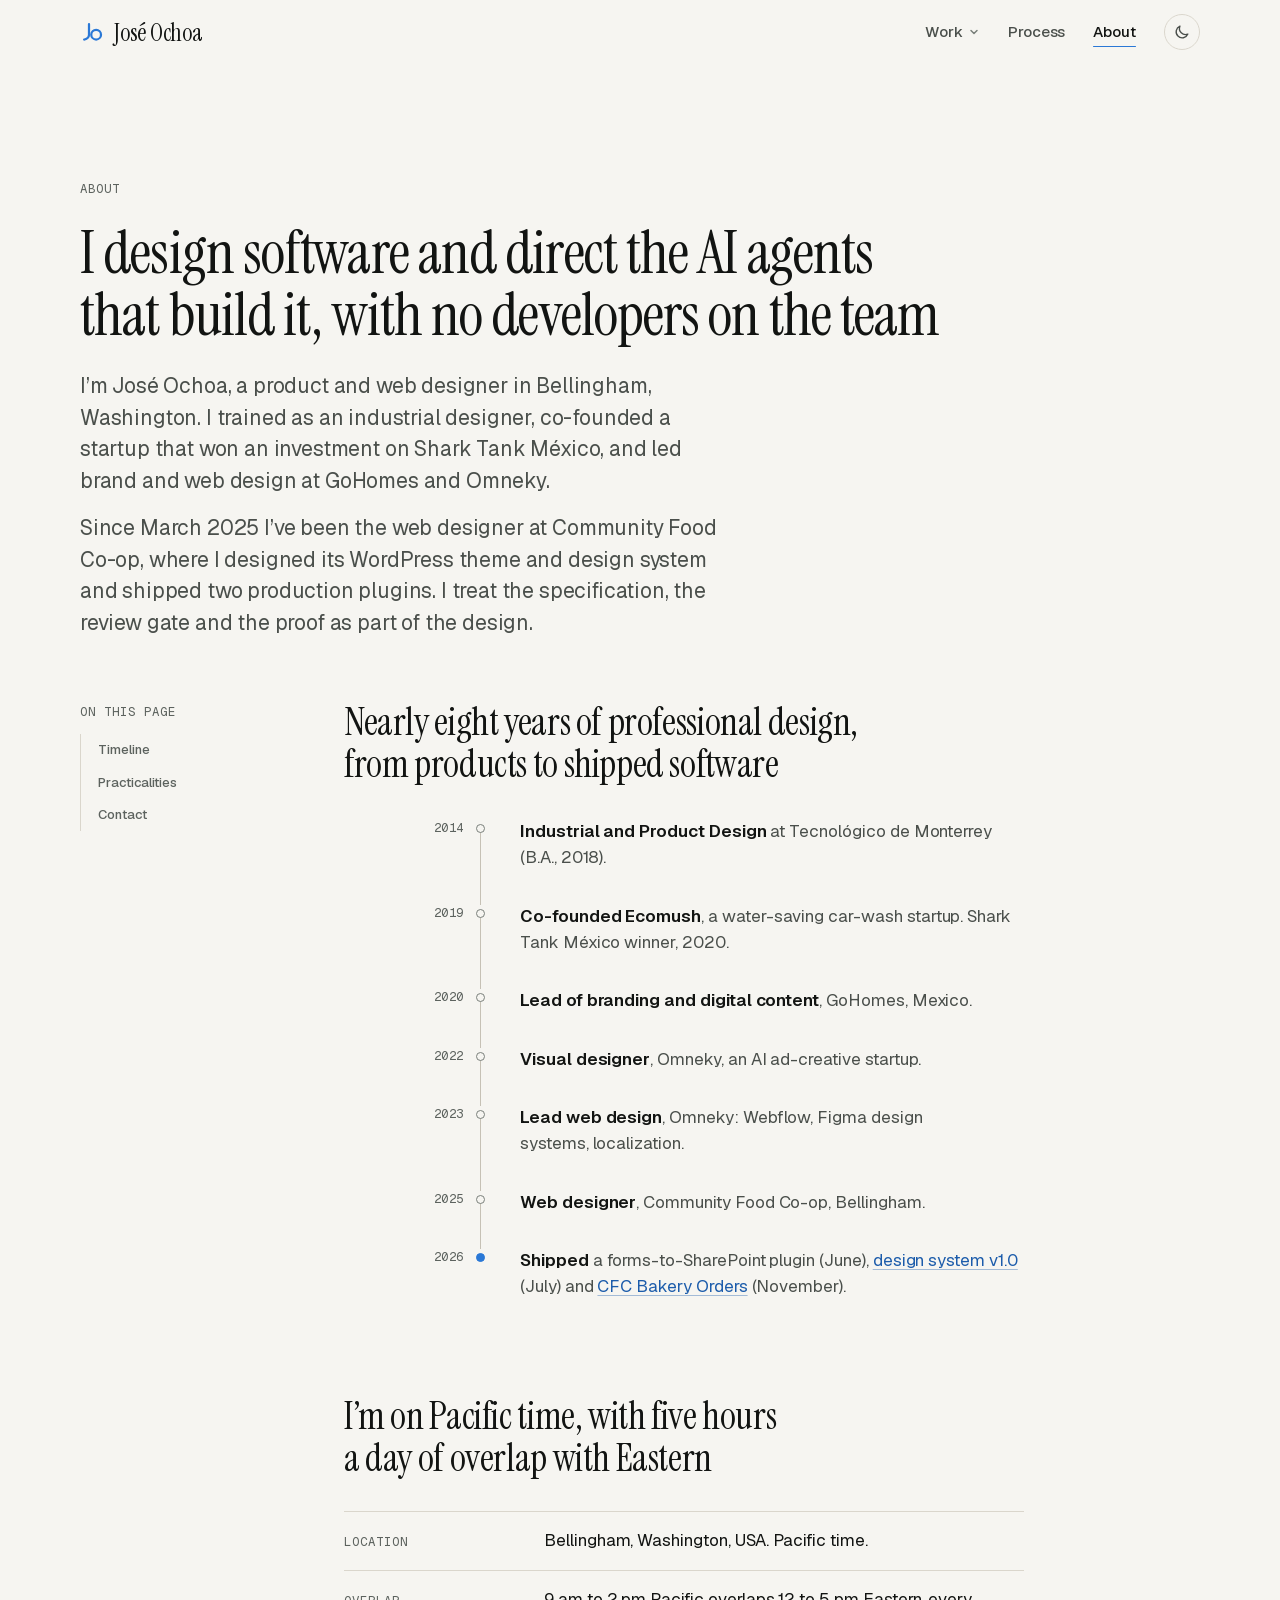
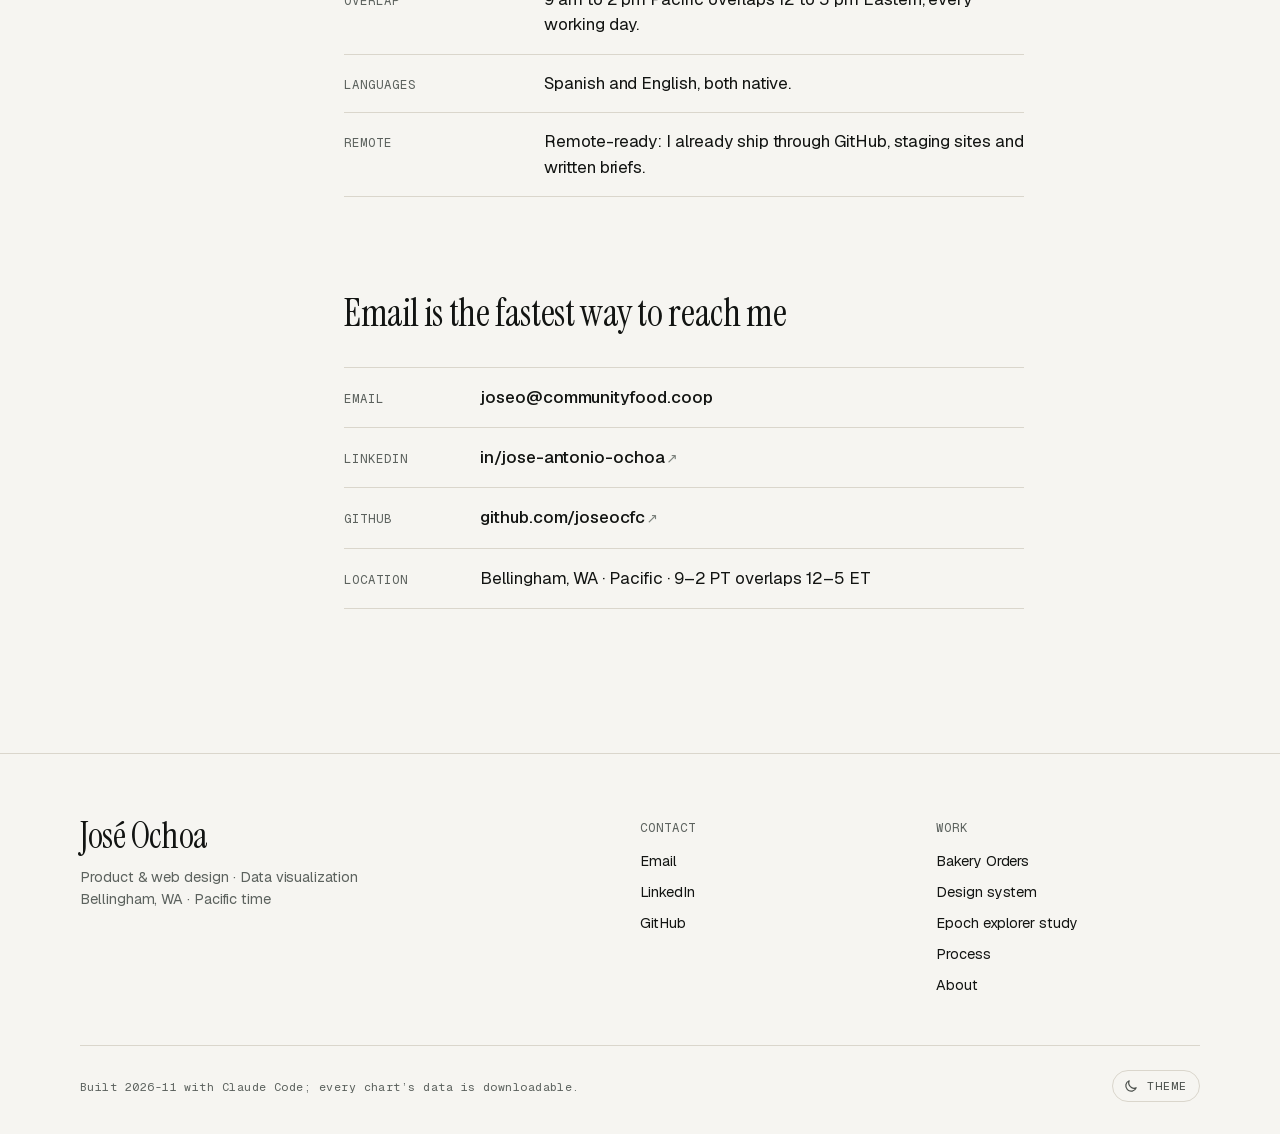
==== about/index.html @ f715d83a "perf: preload Geist too, so the body face lands before first paint (F14) With only the serif preload" ====
<!doctype html>
<html lang="en">
<head>
<meta charset="utf-8">
<meta name="viewport" content="width=device-width,initial-scale=1">
<title>About — José Ochoa</title>
<meta name="description" content="I design software and direct the AI agents that build it, with no developers on the team. Product and web designer in Bellingham, WA.">
<meta name="author" content="José Ochoa">
<link rel="canonical" href="https://joseocfc.github.io/about/">
<meta property="og:type" content="website">
<meta property="og:site_name" content="José Ochoa">
<meta property="og:title" content="José Ochoa, product and web designer">
<meta property="og:description" content="Industrial designer turned product and web designer. Pacific time, five hours of daily overlap with Eastern, Spanish and English.">
<meta property="og:url" content="https://joseocfc.github.io/about/">
<meta property="og:image" content="https://joseocfc.github.io/assets/img/og/about.jpg">
<meta property="og:image:type" content="image/jpeg">
<meta property="og:image:width" content="1200">
<meta property="og:image:height" content="630">
<meta property="og:image:alt" content="Screenshot of the top of the page: José Ochoa, product and web designer">
<meta name="twitter:card" content="summary_large_image">
<meta name="twitter:title" content="José Ochoa, product and web designer">
<meta name="twitter:description" content="Industrial designer turned product and web designer. Pacific time, five hours of daily overlap with Eastern, Spanish and English.">
<meta name="twitter:image" content="https://joseocfc.github.io/assets/img/og/about.jpg">
<meta name="twitter:image:alt" content="Screenshot of the top of the page: José Ochoa, product and web designer">
<meta name="theme-color" content="#F6F5F1" media="(prefers-color-scheme: light)">
<meta name="theme-color" content="#121412" media="(prefers-color-scheme: dark)">
<link rel="icon" href="/assets/img/favicon.svg" type="image/svg+xml">
<!-- Theme boot: runs before first paint. Reads localStorage 'theme' ('light' | 'dark'); falls back to the OS
     preference; stamps data-theme on <html> so CSS and charts read a single source. Do not edit per page. -->
<script>(function(){var d=document.documentElement;d.classList.add('js');try{var s=localStorage.getItem('theme');d.setAttribute('data-theme',s==='light'||s==='dark'?s:(matchMedia('(prefers-color-scheme: dark)').matches?'dark':'light'));}catch(e){}})();</script>
<link rel="preload" href="/assets/fonts/instrument-serif-latin.woff2" as="font" type="font/woff2" crossorigin>
<link rel="preload" href="/assets/fonts/geist-latin.woff2" as="font" type="font/woff2" crossorigin>
<link rel="stylesheet" href="/assets/css/tokens.css">
<link rel="stylesheet" href="/assets/css/base.css">
<link rel="stylesheet" href="/assets/css/components.css">
<link rel="stylesheet" href="/assets/css/charts.css">
<link rel="stylesheet" href="/assets/css/pages/about.css">
</head>
<body>
<a class="skip" href="#main">Skip to content</a>

<header class="site-header">
  <div class="site-header__inner">
    <a class="wordmark" href="/" aria-label="José Ochoa, home">
      <svg class="wordmark__mark" viewBox="0 0 32 32" width="24" height="24" aria-hidden="true" focusable="false"><path d="M12 5.5v14a6.5 6.5 0 0 1-6.5 6.5" fill="none" stroke="currentColor" stroke-width="3" stroke-linecap="round"/><circle cx="21.5" cy="19.5" r="6.5" fill="none" stroke="currentColor" stroke-width="3"/></svg>
      <span class="wordmark__name">José Ochoa</span>
    </a>

    <button class="nav-toggle" type="button" aria-expanded="false" aria-controls="site-nav">
      <span class="nav-toggle__label">Menu</span>
      <span class="nav-toggle__icon" aria-hidden="true"><span></span><span></span></span>
    </button>

    <nav class="site-nav" id="site-nav" aria-label="Primary">
      <ul class="site-nav__list">
        <li class="site-nav__item site-nav__item--menu">
          <button class="site-nav__link site-nav__trigger" type="button" aria-expanded="false" aria-controls="work-menu">
            Work
            <svg class="site-nav__chev" viewBox="0 0 12 12" width="12" height="12" aria-hidden="true" focusable="false"><path d="M3 4.5l3 3 3-3" fill="none" stroke="currentColor" stroke-width="1.5" stroke-linecap="round" stroke-linejoin="round"/></svg>
          </button>
          <p class="site-nav__group" aria-hidden="true">Work</p>
          <ul class="site-nav__menu" id="work-menu" aria-label="Work">
            <li><a class="site-nav__menu-link" href="/work/bakery-orders/">
              <span class="site-nav__menu-title">Bakery Orders</span>
              <span class="site-nav__menu-desc">An ordering system shipped by one designer directing AI agents</span>
            </a></li>
            <li><a class="site-nav__menu-link" href="/work/design-system/">
              <span class="site-nav__menu-title">Design system</span>
              <span class="site-nav__menu-desc">One system in both directions: code and Figma in parity</span>
            </a></li>
            <li><a class="site-nav__menu-link" href="/work/epoch-explorer/">
              <span class="site-nav__menu-title">Epoch explorer study</span>
              <span class="site-nav__menu-desc">Notable AI models, redrawn for a phone</span>
            </a></li>
          </ul>
        </li>
        <li class="site-nav__item"><a class="site-nav__link" href="/process/">Process</a></li>
        <li class="site-nav__item"><a class="site-nav__link" href="/about/">About</a></li>
      </ul>
    </nav>

    <button class="theme-toggle" type="button" data-theme-toggle aria-label="Switch to dark theme">
      <svg class="theme-toggle__icon theme-toggle__icon--moon" viewBox="0 0 20 20" width="18" height="18" aria-hidden="true" focusable="false"><path d="M16.5 12.3A6.75 6.75 0 0 1 7.7 3.5a6.75 6.75 0 1 0 8.8 8.8Z" fill="none" stroke="currentColor" stroke-width="1.5" stroke-linejoin="round"/></svg>
      <svg class="theme-toggle__icon theme-toggle__icon--sun" viewBox="0 0 20 20" width="18" height="18" aria-hidden="true" focusable="false"><circle cx="10" cy="10" r="3.5" fill="none" stroke="currentColor" stroke-width="1.5"/><path d="M10 1.75v1.5M10 16.75v1.5M1.75 10h1.5M16.75 10h1.5M4.17 4.17l1.06 1.06M14.77 14.77l1.06 1.06M4.17 15.83l1.06-1.06M14.77 5.23l1.06-1.06" stroke="currentColor" stroke-width="1.5" stroke-linecap="round"/></svg>
    </button>
  </div>
</header>

<main id="main" tabindex="-1">
<!-- PAGE CONTENT -->
<!-- About · copy: content/about.md. No photo. -->

<section class="hero container about-hero" aria-labelledby="about-title">
  <p class="eyebrow hero__eyebrow">About</p>
  <h1 class="hero__title hero__title--h1" id="about-title">I design software and direct the AI agents that build it, with no developers on the team</h1>
  <div class="about-bio">
    <p class="lead">I’m José Ochoa, a product and web designer in Bellingham, Washington. I trained as an industrial designer, co-founded a startup that won an investment on Shark Tank México, and led brand and web design at GoHomes and Omneky.</p>
    <p class="lead">Since March 2025 I’ve been the web designer at Community Food <span class="nowrap">Co-op</span>, where I designed its WordPress theme and design system and shipped two production plugins. I treat the specification, the review gate and the proof as part of the design.</p>
  </div>
  <!-- src: research/jose-profile.md Roles, Awards ("Shark Tank México — Winner (investee), Mar 2020"); research/design-system-case.md §1;
       research/other-projects.md GitHub table (gf-excel-sync live 2026-06-09; cfc-bakery-orders live 2026-11-01) -->
</section>

<div class="container case-layout about-layout">
  <nav class="toc" aria-label="On this page">
    <p class="toc__title">On this page</p>
    <ol class="toc__list">
      <li><a class="toc__link" href="#timeline">Timeline</a></li>
      <li><a class="toc__link" href="#practical">Practicalities</a></li>
      <li><a class="toc__link" href="#contact">Contact</a></li>
    </ol>
  </nav>

  <div class="prose">
    <section class="about-section" id="timeline" aria-labelledby="timeline-title">
      <h2 id="timeline-title">Nearly eight years of professional design, from products to shipped software</h2>
      <ol class="timeline">
        <li class="timeline__item"><time class="timeline__date" datetime="2014">2014</time><div class="timeline__body"><p class="timeline__text"><strong>Industrial and Product Design</strong> at Tecnológico de Monterrey (B.A., 2018).</p></div></li>
        <li class="timeline__item"><time class="timeline__date" datetime="2019">2019</time><div class="timeline__body"><p class="timeline__text"><strong>Co-founded Ecomush</strong>, a water-saving car-wash startup. Shark Tank México winner, 2020.</p></div></li>
        <li class="timeline__item"><time class="timeline__date" datetime="2020">2020</time><div class="timeline__body"><p class="timeline__text"><strong>Lead of branding and digital content</strong>, GoHomes, Mexico.</p></div></li>
        <li class="timeline__item"><time class="timeline__date" datetime="2022">2022</time><div class="timeline__body"><p class="timeline__text"><strong>Visual designer</strong>, Omneky, an AI ad-creative startup.</p></div></li>
        <li class="timeline__item"><time class="timeline__date" datetime="2023">2023</time><div class="timeline__body"><p class="timeline__text"><strong>Lead web design</strong>, Omneky: Webflow, Figma design systems, localization.</p></div></li>
        <li class="timeline__item"><time class="timeline__date" datetime="2025">2025</time><div class="timeline__body"><p class="timeline__text"><strong>Web designer</strong>, Community Food <span class="nowrap">Co-op</span>, Bellingham.</p></div></li>
        <li class="timeline__item is-current"><time class="timeline__date" datetime="2026">2026</time><div class="timeline__body"><p class="timeline__text"><strong>Shipped</strong> a forms-to-SharePoint plugin (June), <a href="/work/design-system/">design system v1.0</a> (July) and <a href="/work/bakery-orders/">CFC Bakery Orders</a> (November).</p></div></li>
      </ol>
      <!-- src: research/jose-profile.md Roles table and Education; data/profile.json roles + about timeline. HEINEKEN Green Challenge semifinalist 2019 omitted for length. -->
    </section>


    <section class="about-section" id="practical" aria-labelledby="practical-title">
      <h2 id="practical-title">I’m on Pacific time, with five hours a day of overlap with Eastern</h2>
      <dl class="facts">
        <div><dt>Location</dt><dd>Bellingham, Washington, USA. Pacific time.</dd></div>
        <div><dt>Overlap</dt><dd>9 am to 2 pm Pacific overlaps 12 to 5 pm Eastern, every working day.</dd></div>
        <div><dt>Languages</dt><dd>Spanish and English, both native.</dd></div>
        <div><dt>Remote</dt><dd>Remote-ready: I already ship through GitHub, staging sites and written briefs.</dd></div>
      </dl>
      <!-- src: research/jose-profile.md Identity; data/profile.json overlap.core_shared_window (09:00–14:00 PT = 12:00–17:00 ET, 5 h).
           Not stated, because not in research: work authorization and travel availability. -->
    </section>

    <section class="about-section" id="contact" aria-labelledby="contact-title">
      <h2 id="contact-title">Email is the fastest way to reach me</h2>
      <ul class="contact-list" aria-label="Contact">
        <li><span class="contact-list__label">Email</span><a href="mailto:joseo@communityfood.coop">joseo@communityfood.coop</a><!-- F17: José to replace with a personal address --></li>
        <li><span class="contact-list__label">LinkedIn</span><a href="https://www.linkedin.com/in/jose-antonio-ochoa">in/jose-antonio-ochoa</a></li>
        <li><span class="contact-list__label">GitHub</span><a href="https://github.com/joseocfc">github.com/joseocfc</a></li>
        <li><span class="contact-list__label">Location</span><span class="contact-list__value">Bellingham, WA · Pacific · <span class="nowrap">9–2 PT</span> overlaps <span class="nowrap">12–5 ET</span></span></li>
      </ul>
      <!-- LinkedIn: public visibility is off (research/jose-profile.md flag 4). -->
    </section>
  </div>
</div>
<!-- /PAGE CONTENT -->
</main>

<footer class="site-footer">
  <div class="site-footer__inner">
    <div class="site-footer__lead">
      <p class="site-footer__name">José Ochoa</p>
      <p class="site-footer__role">Product &amp; web design · Data visualization<br>Bellingham, WA · Pacific time</p>
    </div>
    <nav class="site-footer__col" aria-label="Contact">
      <p class="site-footer__heading">Contact</p>
      <ul>
        <li><a href="mailto:joseo@communityfood.coop">Email</a><!-- F17: José to replace with a personal address --></li>
        <li><a href="https://www.linkedin.com/in/jose-antonio-ochoa">LinkedIn</a></li>
        <li><a href="https://github.com/joseocfc">GitHub</a></li>
      </ul>
    </nav>
    <nav class="site-footer__col" aria-label="Site">
      <p class="site-footer__heading">Work</p>
      <ul>
        <li><a href="/work/bakery-orders/">Bakery Orders</a></li>
        <li><a href="/work/design-system/">Design system</a></li>
        <li><a href="/work/epoch-explorer/">Epoch explorer study</a></li>
        <li><a href="/process/">Process</a></li>
        <li><a href="/about/">About</a></li>
      </ul>
    </nav>
    <div class="site-footer__base">
      <p class="site-footer__colophon">Built 2026-11 with Claude Code; every chart’s data is downloadable.</p>
      <button class="theme-toggle theme-toggle--labelled" type="button" data-theme-toggle aria-label="Switch to dark theme">
        <svg class="theme-toggle__icon theme-toggle__icon--moon" viewBox="0 0 20 20" width="16" height="16" aria-hidden="true" focusable="false"><path d="M16.5 12.3A6.75 6.75 0 0 1 7.7 3.5a6.75 6.75 0 1 0 8.8 8.8Z" fill="none" stroke="currentColor" stroke-width="1.5" stroke-linejoin="round"/></svg>
        <svg class="theme-toggle__icon theme-toggle__icon--sun" viewBox="0 0 20 20" width="16" height="16" aria-hidden="true" focusable="false"><circle cx="10" cy="10" r="3.5" fill="none" stroke="currentColor" stroke-width="1.5"/><path d="M10 1.75v1.5M10 16.75v1.5M1.75 10h1.5M16.75 10h1.5M4.17 4.17l1.06 1.06M14.77 14.77l1.06 1.06M4.17 15.83l1.06-1.06M14.77 5.23l1.06-1.06" stroke="currentColor" stroke-width="1.5" stroke-linecap="round"/></svg>
        <span class="theme-toggle__text" aria-hidden="true">Theme</span>
      </button>
    </div>
  </div>
</footer>

<!-- PAGE SCRIPTS: pages with figures add these two lines (D3 first, then the chart core):
<script src="https://cdnjs.cloudflare.com/ajax/libs/d3/7.9.0/d3.min.js" integrity="sha384-CjloA8y00+1SDAUkjs099PVfnY2KmDC2BZnws9kh8D/lX1s46w6EPhpXdqMfjK6i" crossorigin="anonymous" referrerpolicy="no-referrer" defer></script>
<script type="module" src="/assets/js/charts/index.js"></script>
-->
<script type="module" src="/assets/js/site.js"></script>
</body>
</html>
---- assets/css/tokens.css ----
/* ==========================================================================
   tokens.css — José Ochoa portfolio · design tokens (lane A1 "shell")
   The single source for colour, type, space, layout, radius and motion.
   Every other stylesheet and every chart reads these; nothing hardcodes a value.

   Theme model
   - :root carries the light values.
   - Dark is declared under BOTH scopes (SPEC §3):
       1. @media (prefers-color-scheme: dark) { :root:not([data-theme="light"]) }  → OS preference
       2. :root[data-theme="dark"]                                                → explicit toggle
   - The inline boot script in <head> sets data-theme before first paint, so (2) wins
     both ways; (1) is the no-JS fallback.
   - The duplication is deliberate (review F20): light-dark() would declare it once, but
     charts and site.js read tokens with getPropertyValue(), which would then return the
     unresolved light-dark(…) string instead of a colour. Edit both blocks together.
   - .theme-light / .theme-dark pin a subtree to one theme (styleguide specimens, an always-dark
     band). Set `color: var(--ink); background: var(--paper)` on that element too.
   ========================================================================== */

/* ---- Self-hosted fonts (review F14) ----------------------------------------
   Latin subset woff2 from Google Fonts, licences in /assets/fonts/LICENSE.txt.
   The display serif is preloaded in every <head>. unicode-range matches Google's
   latin subset, so characters outside it fall back exactly as before. */
@font-face {
  font-family: "Instrument Serif";
  font-style: normal;
  font-weight: 400;
  font-display: swap;
  src: url("/assets/fonts/instrument-serif-latin.woff2") format("woff2");
  unicode-range: U+0000-00FF, U+0131, U+0152-0153, U+02BB-02BC, U+02C6, U+02DA, U+02DC, U+0304, U+0308, U+0329, U+2000-206F, U+20AC, U+2122, U+2191, U+2193, U+2212, U+2215, U+FEFF, U+FFFD;
}
@font-face {
  font-family: "Instrument Serif";
  font-style: italic;
  font-weight: 400;
  font-display: swap;
  src: url("/assets/fonts/instrument-serif-italic-latin.woff2") format("woff2");
  unicode-range: U+0000-00FF, U+0131, U+0152-0153, U+02BB-02BC, U+02C6, U+02DA, U+02DC, U+0304, U+0308, U+0329, U+2000-206F, U+20AC, U+2122, U+2191, U+2193, U+2212, U+2215, U+FEFF, U+FFFD;
}
@font-face {
  font-family: "Geist";
  font-style: normal;
  font-weight: 400 600;
  font-display: swap;
  src: url("/assets/fonts/geist-latin.woff2") format("woff2");
  unicode-range: U+0000-00FF, U+0131, U+0152-0153, U+02BB-02BC, U+02C6, U+02DA, U+02DC, U+0304, U+0308, U+0329, U+2000-206F, U+20AC, U+2122, U+2191, U+2193, U+2212, U+2215, U+FEFF, U+FFFD;
}
@font-face {
  font-family: "Geist Mono";
  font-style: normal;
  font-weight: 400 500;
  font-display: swap;
  src: url("/assets/fonts/geist-mono-latin.woff2") format("woff2");
  unicode-range: U+0000-00FF, U+0131, U+0152-0153, U+02BB-02BC, U+02C6, U+02DA, U+02DC, U+0304, U+0308, U+0329, U+2000-206F, U+20AC, U+2122, U+2191, U+2193, U+2212, U+2215, U+FEFF, U+FFFD;
}

:root,
.theme-light {
  color-scheme: light;

  /* ---- Surfaces & ink (SPEC §3) ---------------------------------------- */
  --paper:        #F6F5F1;
  --paper-2:      #EDEBE4;   /* cards, alternate sections */
  --paper-3:      #E4E1D8;   /* hover, inset */
  --ink:          #121412;
  --ink-2:        #4A4F4B;
  --ink-3:        #7A807B;   /* muted: axis ticks, rules, icons, placeholders */
  --ink-meta:     #5C625E;   /* AA-safe muted text for small meta: 5.7 / 5.2 / 4.8:1 on paper / paper-2 / paper-3 (F15) */
  --line:         #DAD6CC;
  --line-strong:  #C6C1B5;   /* baselines, emphasised dividers */

  --accent:       #2A78D6;
  --accent-ink:   #1C5CAB;   /* accent text on paper */
  --accent-soft:  #DCE9F8;
  --accent-strong:#256ABF;   /* filled controls; white text clears 5.4:1 */
  --accent-strong-hover: #1C5CAB;
  --on-accent:    #FFFFFF;

  /* ---- Theme-invariant literals (declared once on :root, so light and dark share them; F4) */
  --media-mat:    #FFFFFF;   /* white mat behind light-UI screenshot crops */
  --swatch-hardcoded: #284734; /* the literal hex quoted in the bakery case study's hard-coded-colour example */

  /* ---- Status --------------------------------------------------------- */
  --good:         #1a7f37;
  --warn:         #b7791f;
  --bad:          #c62828;
  --callout-good: var(--good);
  --callout-warn: var(--warn);
  --callout-bad:  var(--bad);

  /* ---- Categorical series (validated palette, fixed slot order) ------- */
  --series-1: #2a78d6;  /* blue    */
  --series-2: #eb6834;  /* orange  */
  --series-3: #1baf7a;  /* aqua    */
  --series-4: #eda100;  /* yellow  */
  --series-5: #e87ba4;  /* magenta */
  --series-6: #008300;  /* green   */
  --series-7: #6250d6;  /* violet  */
  --series-8: #e34948;  /* red     */

  /* ---- Sequential blue ramp ------------------------------------------- */
  --seq-100: #cde2fb;
  --seq-150: #b7d3f6;
  --seq-200: #9ec5f4;
  --seq-250: #86b6ef;
  --seq-300: #6da7ec;
  --seq-350: #5598e7;
  --seq-400: #3987e5;
  --seq-450: #2a78d6;
  --seq-500: #256abf;
  --seq-550: #1c5cab;
  --seq-600: #184f95;
  --seq-650: #104281;
  --seq-700: #0d366b;

  /* ---- Chart chrome (recessive; charts lane reads these) -------------- */
  --grid:         #E3E0D7;   /* hairline gridlines */
  --axis:         #C6C1B5;   /* baseline / axis rule */
  --tip-bg:       #121412;
  --tip-ink:      #F6F5F1;
  --tip-shadow:   0 1px 2px rgba(18, 20, 18, .10), 0 8px 24px -6px rgba(18, 20, 18, .22);
  --selection:    #CFE0F6;
  --overlay:      rgba(18, 20, 18, .28);

  /* ---- Typography ------------------------------------------------------ */
  --font-display: "Instrument Serif", "Iowan Old Style", "Palatino Linotype", Georgia, serif;
  --font-text:    "Geist", ui-sans-serif, system-ui, -apple-system, "Segoe UI", Roboto, sans-serif;
  --font-mono:    "Geist Mono", ui-monospace, "SF Mono", Menlo, Consolas, monospace;

  --fs-display: clamp(2.75rem, 1.5rem + 5.5vw, 6rem);
  --fs-h1:      clamp(2.25rem, 1.4rem + 3vw, 3.75rem);
  --fs-h2:      clamp(1.625rem, 1.2rem + 1.6vw, 2.375rem);
  --fs-h3:      1.25rem;
  --fs-h4:      1.0625rem;
  --fs-lead:    clamp(1.125rem, 1.02rem + .45vw, 1.3125rem);  /* dek / standfirst */
  --fs-body:    1.0625rem;
  --fs-small:   .9rem;
  --fs-meta:    .78rem;
  --fs-micro:   .72rem;                                       /* axis + legend text */
  --fs-stat:    clamp(3rem, 2.3rem + 2.4vw, 4.5rem);
  --fs-quote:   clamp(1.5rem, 1.15rem + 1.3vw, 2.125rem);

  --lh-display: .98;
  --lh-h1:      1.04;
  --lh-h2:      1.1;
  --lh-h3:      1.3;
  --lh-body:    1.6;
  --lh-meta:    1.4;

  --track-display: -.015em;
  --track-h:       -.01em;
  --track-meta:    .08em;
  --track-text:    -.003em;

  --fw-regular: 400;
  --fw-medium:  500;
  --fw-semi:    600;

  /* ---- Spacing (4px base) --------------------------------------------- */
  --space-1:  4px;
  --space-2:  8px;
  --space-3:  12px;
  --space-4:  16px;
  --space-5:  24px;
  --space-6:  32px;
  --space-7:  48px;
  --space-8:  64px;
  --space-9:  96px;
  --space-10: 128px;
  --section-pad: clamp(4rem, 8vw, 8rem);
  --flow:        1.1em;     /* default vertical rhythm inside prose */

  /* ---- Layout ---------------------------------------------------------- */
  --w-content: 1120px;
  --w-prose:   680px;
  --gutter:    clamp(16px, 4vw, 40px);
  --header-h:  64px;
  --toc-w:     200px;

  /* ---- Radius & borders ------------------------------------------------ */
  --r-control: 6px;
  --r-card:    12px;
  --r-pill:    999px;
  --r-media:   10px;
  --focus-ring: 2px solid var(--accent);
  --focus-offset: 2px;

  /* ---- Motion ---------------------------------------------------------- */
  --ease-out:    cubic-bezier(.22, .61, .36, 1);
  --dur-fast:    140ms;
  --dur-base:    220ms;
  --dur-reveal:  500ms;
  --stagger:     60ms;
  --reveal-shift: 8px;

  /* ---- Layers ---------------------------------------------------------- */
  --z-sticky:  50;
  --z-header:  100;
  --z-menu:    110;
  --z-tip:     1000;
}

/* ---- Dark, scope 1: OS preference, unless the reader picked light ------ */
@media (prefers-color-scheme: dark) {
  :root:not([data-theme="light"]) {
    color-scheme: dark;

    --paper:        #121412;
    --paper-2:      #1B1E1B;
    --paper-3:      #242824;
    --ink:          #F1EFE9;
    --ink-2:        #BDBAB1;
    --ink-3:        #8A8C86;
    --ink-meta:     #969892;
    --line:         #2C302C;
    --line-strong:  #3C413C;

    --accent:       #3987E5;
    --accent-ink:   #6DA7EC;
    --accent-soft:  #17304F;
    --accent-strong:#256ABF;
    --on-accent:    #FFFFFF;

    --good:         #3fb950;
    --warn:         #d4a72c;
    --bad:          #ff6b6b;

    --series-1: #3987e5;
    --series-2: #d95926;
    --series-3: #199e70;
    --series-4: #c98500;
    --series-5: #d55181;
    --series-6: #008300;
    --series-7: #9085e9;
    --series-8: #e66767;

    --grid:         #232723;
    --axis:         #3C413C;
    --tip-bg:       #F1EFE9;
    --tip-ink:      #121412;
    --tip-shadow:   0 1px 2px rgba(0, 0, 0, .4), 0 10px 28px -6px rgba(0, 0, 0, .6);
    --selection:    #1E3F66;
    --overlay:      rgba(0, 0, 0, .55);
  }
}

/* ---- Dark, scope 2: explicit toggle ----------------------------------- */
:root[data-theme="dark"],
.theme-dark {
  color-scheme: dark;

  --paper:        #121412;
  --paper-2:      #1B1E1B;
  --paper-3:      #242824;
  --ink:          #F1EFE9;
  --ink-2:        #BDBAB1;
  --ink-3:        #8A8C86;
  --ink-meta:     #969892;
  --line:         #2C302C;
  --line-strong:  #3C413C;

  --accent:       #3987E5;
  --accent-ink:   #6DA7EC;
  --accent-soft:  #17304F;
  --accent-strong:#256ABF;
  --on-accent:    #FFFFFF;

  --good:         #3fb950;
  --warn:         #d4a72c;
  --bad:          #ff6b6b;

  --series-1: #3987e5;
  --series-2: #d95926;
  --series-3: #199e70;
  --series-4: #c98500;
  --series-5: #d55181;
  --series-6: #008300;
  --series-7: #9085e9;
  --series-8: #e66767;

  --grid:         #232723;
  --axis:         #3C413C;
  --tip-bg:       #F1EFE9;
  --tip-ink:      #121412;
  --tip-shadow:   0 1px 2px rgba(0, 0, 0, .4), 0 10px 28px -6px rgba(0, 0, 0, .6);
  --selection:    #1E3F66;
  --overlay:      rgba(0, 0, 0, .55);
}

/* C1 QA: alias tokens resolve on the element that declares them, so a .theme-dark subtree on a light page
   inherited the light --good/--warn/--bad etc. Re-declare the aliases inside the dark scope. */
.theme-dark {
  --callout-good: var(--good);
  --callout-warn: var(--warn);
  --callout-bad:  var(--bad);
  --focus-ring:   2px solid var(--accent);
}

/* The sequential ramp keeps the same steps in dark (SPEC §3); dark charts should
   start from the lighter end (--seq-100…--seq-400) against --paper. */

/* ---- Reduced motion: collapse every duration to zero ------------------ */
@media (prefers-reduced-motion: reduce) {
  :root {
    --dur-fast:   0ms;
    --dur-base:   0ms;
    --dur-reveal: 0ms;
    --stagger:    0ms;
    --reveal-shift: 0px;
  }
}
---- assets/css/base.css ----
/* ==========================================================================
   base.css — reset, page, typography, layout primitives (lane A1 "shell")
   Reads tokens.css only. Components live in components.css.
   ========================================================================== */

/* ---- Reset ------------------------------------------------------------ */
*, *::before, *::after { box-sizing: border-box; }
* { margin: 0; }
html {
  -webkit-text-size-adjust: 100%;
  text-size-adjust: 100%;
  scroll-padding-top: calc(var(--header-h) + var(--space-5));
  hanging-punctuation: first last;
}
@media (prefers-reduced-motion: no-preference) {
  html { scroll-behavior: smooth; }
}
body {
  min-height: 100vh;
  min-height: 100dvh;
  background: var(--paper);
  color: var(--ink);
  font-family: var(--font-text);
  font-size: var(--fs-body);
  line-height: var(--lh-body);
  letter-spacing: var(--track-text);
  font-weight: var(--fw-regular);
  font-kerning: normal;
  font-optical-sizing: auto;
  text-rendering: optimizeLegibility;
  -webkit-font-smoothing: antialiased;
  -moz-osx-font-smoothing: grayscale;
  overflow-x: clip;
  transition: background-color var(--dur-base) var(--ease-out), color var(--dur-base) var(--ease-out);
}
img, picture, video, canvas, svg { display: block; max-width: 100%; }
img, video { height: auto; }
input, button, textarea, select { font: inherit; color: inherit; letter-spacing: inherit; }
button { cursor: pointer; background: none; border: 0; padding: 0; }
button:disabled { cursor: default; }
ul[role="list"], ol[role="list"] { list-style: none; padding: 0; }
figure { margin: 0; }
table { border-collapse: collapse; border-spacing: 0; }
[hidden] { display: none !important; }
:target { scroll-margin-top: calc(var(--header-h) + var(--space-5)); }
::selection { background: var(--selection); color: var(--ink); }

/* ---- Focus ------------------------------------------------------------ */
:focus { outline: none; }
:focus-visible {
  outline: var(--focus-ring);
  outline-offset: var(--focus-offset);
  border-radius: 3px;
}
main:focus-visible { outline: none; }

/* ---- Typography ------------------------------------------------------- */
h1, h2, h3, h4, h5, h6 {
  color: var(--ink);
  font-weight: var(--fw-semi);
  text-wrap: balance;
  font-synthesis: none;
}
h1, h2, .h1, .h2, .display {
  font-family: var(--font-display);
  font-weight: var(--fw-regular);
  letter-spacing: var(--track-h);
}
.display {
  font-size: var(--fs-display);
  line-height: var(--lh-display);
  letter-spacing: var(--track-display);
  text-wrap: balance;
}
h1, .h1 { font-size: var(--fs-h1); line-height: var(--lh-h1); }
h2, .h2 { font-size: var(--fs-h2); line-height: var(--lh-h2); }
h3, .h3 {
  font-family: var(--font-text);
  font-size: var(--fs-h3);
  line-height: var(--lh-h3);
  letter-spacing: -.012em;
  font-weight: var(--fw-semi);
}
h4, .h4, h5, h6 {
  font-family: var(--font-text);
  font-size: var(--fs-h4);
  line-height: var(--lh-h3);
  font-weight: var(--fw-semi);
}
h1 em, h2 em, .display em, .h1 em, .h2 em {
  font-style: italic;
  letter-spacing: -.005em;
}
p, li, dd, figcaption, blockquote { text-wrap: pretty; }
strong, b { font-weight: var(--fw-semi); }
em, i { font-style: italic; }
small, .small { font-size: var(--fs-small); }

.lead, .dek {
  font-size: var(--fs-lead);
  line-height: 1.5;
  color: var(--ink-2);
  letter-spacing: -.008em;
  max-width: 38em;
}

.meta {
  font-family: var(--font-mono);
  font-size: var(--fs-meta);
  line-height: var(--lh-meta);
  letter-spacing: var(--track-meta);
  text-transform: uppercase;
  color: var(--ink-meta);
}
.mono, code, kbd, samp, pre {
  font-family: var(--font-mono);
  font-size: .88em;
  letter-spacing: 0;
}
.num, .tabular { font-variant-numeric: tabular-nums; }
.muted { color: var(--ink-meta); }

/* Inline code / file paths */
:not(pre) > code {
  padding: .08em .36em;
  border-radius: 4px;
  background: var(--paper-2);
  border: 1px solid var(--line);
  color: var(--ink);
  font-size: .84em;
  white-space: break-spaces;
  overflow-wrap: anywhere;
}
kbd {
  padding: .05em .4em;
  border: 1px solid var(--line-strong);
  border-bottom-width: 2px;
  border-radius: 4px;
  font-size: .8em;
}
pre {
  overflow-x: auto;
  padding: var(--space-4) var(--space-5);
  background: var(--paper-2);
  border: 1px solid var(--line);
  border-radius: var(--r-media);
  font-size: .84rem;
  line-height: 1.6;
  tab-size: 2;
  -webkit-overflow-scrolling: touch;
}
pre code { font-size: inherit; }

hr {
  border: 0;
  border-top: 1px solid var(--line);
  margin-block: var(--space-7);
}

abbr[title] { text-decoration: underline dotted; text-underline-offset: .2em; cursor: help; }
sup, sub { font-size: .7em; line-height: 0; }

/* ---- Links ------------------------------------------------------------ */
a {
  color: var(--accent-ink);
  text-decoration-line: underline;
  text-decoration-thickness: 1px;
  text-underline-offset: .2em;
  text-decoration-color: color-mix(in srgb, var(--accent-ink) 38%, transparent);
  transition: color var(--dur-fast) var(--ease-out), text-decoration-color var(--dur-fast) var(--ease-out);
}
a:hover { text-decoration-color: currentColor; }
a:not([class]):visited { color: var(--accent-ink); }

/* External links inside running text get a quiet arrow (alt text empty for screen readers). */
.prose a[href^="http"]:not([class])::after,
.ext::after {
  content: "\2197" / "";
  display: inline-block;
  margin-left: .12em;
  font-size: .8em;
  text-decoration: none;
  color: var(--ink-3);
}

/* ---- Layout primitives ------------------------------------------------ */
.container {
  width: 100%;
  max-width: calc(var(--w-content) + 2 * var(--gutter));
  margin-inline: auto;
  padding-inline: var(--gutter);
}

/* .prose is a flow column: its children sit at the prose measure, left-aligned to the
   container edge, while .bleed children (charts, media, tables) take the full width. */
.prose { width: 100%; }
.prose > * { max-width: var(--w-prose); }
.prose > * + * { margin-top: var(--flow); }
.prose > :is(h2, .h2) { margin-top: calc(var(--space-8) + var(--space-2)); }
.prose > :is(h3, .h3) { margin-top: var(--space-7); }
.prose > :is(h2, h3, .h2, .h3, .eyebrow) + * { margin-top: var(--space-4); }
.prose > .eyebrow + :is(h2, h3) { margin-top: var(--space-3); }
.prose > :is(figure, .figure, .media, .media-row, .quote, .callout, .table-wrap, .diagram, .stat-grid, .artefact, pre, .bleed) {
  margin-block: var(--space-7);
}
.prose > :first-child { margin-top: 0; }
.prose > :last-child { margin-bottom: 0; }
.prose > .bleed, .prose > .figure, .prose > .stat-grid, .prose > .media-row { max-width: none; }
.prose ul, .prose ol { padding-left: 1.25em; }
.prose li + li { margin-top: .4em; }
.prose li::marker { color: var(--ink-3); }
.prose ol > li::marker { font-family: var(--font-mono); font-size: .85em; }
.prose p, .prose li { color: var(--ink-2); }
.prose strong { color: var(--ink); }

.bleed { width: 100%; max-width: none; }
.measure { max-width: var(--w-prose); }

/* ---- Sections --------------------------------------------------------- */
.section { padding-block: var(--section-pad); }
.section--tight { padding-block: calc(var(--section-pad) * .6); }
.section--flush-top { padding-top: 0; }
.section--rule { border-top: 1px solid var(--line); }
.section--alt { background: var(--paper-2); }
.section--alt :not(pre) > code { background: var(--paper-3); }
/* Two plain sections in a row share one gap instead of stacking two. */
.section:not(.section--alt) + .section:not(.section--alt):not(.section--rule) { padding-top: 0; }

.section-head { margin-bottom: var(--space-7); max-width: 46rem; }
.section-head > * + * { margin-top: var(--space-4); }
.section-head > .eyebrow + * { margin-top: var(--space-3); }
.section-head .lead { margin-top: var(--space-4); }

.split { display: grid; gap: var(--space-6) var(--space-8); }
@media (min-width: 900px) {
  .split { grid-template-columns: minmax(0, 5fr) minmax(0, 7fr); align-items: start; }
  .split--even { grid-template-columns: repeat(2, minmax(0, 1fr)); }
}

.stack > * + * { margin-top: var(--space-4); }

/* ---- Utilities -------------------------------------------------------- */
.visually-hidden, .sr-only {
  position: absolute !important;
  width: 1px; height: 1px;
  padding: 0; margin: -1px;
  overflow: hidden; clip: rect(0 0 0 0);
  white-space: nowrap; border: 0;
}
.nowrap { white-space: nowrap; }
.no-js-hide { display: none; }
.js .no-js-hide { display: revert; }

/* ---- Page transitions (View Transitions API, same-origin navigation) -- */
@view-transition { navigation: auto; }
.site-header { view-transition-name: site-header; }
::view-transition-old(root),
::view-transition-new(root) { animation-duration: 260ms; animation-timing-function: var(--ease-out); }
::view-transition-group(site-header) { animation: none; }

/* ---- Reduced motion --------------------------------------------------- */
@media (prefers-reduced-motion: reduce) {
  @view-transition { navigation: none; }
  *, *::before, *::after {
    animation-duration: .01ms !important;
    animation-iteration-count: 1 !important;
    transition-duration: .01ms !important;
    scroll-behavior: auto !important;
  }
}

/* ---- Print ------------------------------------------------------------ */
@media print {
  .site-header, .site-footer, .skip, .toc, .theme-toggle, .figure-actions { display: none !important; }
  body { background: white; color: black; }  /* print: plain keywords, outside the theme */
  .section { padding-block: 1.5rem; }
  a { color: inherit; }
}
---- assets/css/components.css ----
/* ==========================================================================
   components.css — every component in SPEC §5 (lane A1 "shell")
   Order: skip · header/nav · theme toggle · footer · eyebrow · buttons · hero ·
   stats · media · quote · callout · timeline · steps · tags · cards · diagram ·
   artefact · findings · keep/change/drop · meta grid · facts · toc + case layout ·
   tables · details · case-nav · reveal.
   Charts (.figure, .chart, .chart-tip) are styled by charts.css (lane A2).
   ========================================================================== */

/* ---- Skip link -------------------------------------------------------- */
.skip {
  position: fixed;
  top: var(--space-3);
  left: var(--space-3);
  z-index: calc(var(--z-header) + 10);
  padding: var(--space-2) var(--space-4);
  border-radius: var(--r-control);
  background: var(--ink);
  color: var(--paper);
  font-size: var(--fs-small);
  font-weight: var(--fw-medium);
  text-decoration: none;
  transform: translateY(calc(-100% - var(--space-5)));
  transition: transform var(--dur-fast) var(--ease-out);
}
.skip:focus, .skip:focus-visible { transform: none; color: var(--paper); }

/* ==========================================================================
   Site header
   ========================================================================== */
.site-header {
  position: sticky;
  top: 0;
  z-index: var(--z-header);
  background: color-mix(in srgb, var(--paper) 86%, transparent);
  -webkit-backdrop-filter: saturate(1.4) blur(14px);
  backdrop-filter: saturate(1.4) blur(14px);
  border-bottom: 1px solid transparent;
  transition: border-color var(--dur-base) var(--ease-out), background-color var(--dur-base) var(--ease-out);
}
.site-header.is-scrolled { border-bottom-color: var(--line); }
.site-header__inner {
  display: flex;
  align-items: center;
  gap: var(--space-2);
  height: var(--header-h);
  max-width: calc(var(--w-content) + 2 * var(--gutter));
  margin-inline: auto;
  padding-inline: var(--gutter);
}

.wordmark {
  display: inline-flex;
  align-items: center;
  gap: 10px;
  margin-right: auto;
  padding-block: var(--space-2);
  color: var(--ink);
  text-decoration: none;
  white-space: nowrap;
}
.wordmark__mark { color: var(--accent); flex: none; transition: transform var(--dur-base) var(--ease-out); }
.wordmark__name {
  font-family: var(--font-display);
  font-size: 1.5rem;
  line-height: 1;
  letter-spacing: -.01em;
  padding-top: 2px;
}
.wordmark:hover .wordmark__mark { transform: rotate(-8deg); }

/* Primary nav (desktop) */
.site-nav__list {
  display: flex;
  align-items: center;
  gap: var(--space-1);
  list-style: none;
  padding: 0;
}
.site-nav__item { position: relative; }
.site-nav__link {
  position: relative;
  display: inline-flex;
  align-items: center;
  gap: 5px;
  height: 36px;
  padding: 0 var(--space-3);
  border-radius: var(--r-control);
  color: var(--ink-2);
  font-size: .9375rem;
  font-weight: var(--fw-medium);
  letter-spacing: -.005em;
  text-decoration: none;
  transition: color var(--dur-fast) var(--ease-out), background-color var(--dur-fast) var(--ease-out);
}
.site-nav__link:hover, .site-nav__trigger[aria-expanded="true"] { color: var(--ink); background: var(--paper-2); }
.site-nav__link[aria-current="page"], .site-nav__link.is-current { color: var(--ink); }
.site-nav__link[aria-current="page"]::after, .site-nav__link.is-current::after {
  content: "";
  position: absolute;
  left: var(--space-3);
  right: var(--space-3);
  bottom: 3px;
  height: 1.5px;
  border-radius: 2px;
  background: var(--accent);
}
.site-nav__trigger.is-current::after { right: calc(var(--space-3) + 17px); }
.site-nav__chev { transition: transform var(--dur-base) var(--ease-out); color: var(--ink-3); }
.site-nav__trigger[aria-expanded="true"] .site-nav__chev { transform: rotate(180deg); }
.site-nav__group { display: none; }

.site-nav__menu {
  position: absolute;
  top: calc(100% + 10px);
  left: -8px;
  z-index: var(--z-menu);
  width: 340px;
  padding: var(--space-2);
  list-style: none;
  background: var(--paper);
  border: 1px solid var(--line-strong);
  border-radius: var(--r-card);
  opacity: 0;
  visibility: hidden;
  transform: translateY(-4px);
  transition: opacity var(--dur-fast) var(--ease-out), transform var(--dur-fast) var(--ease-out), visibility 0s linear var(--dur-fast);
}
/* C1 QA: from 768 to ~1216px the left-anchored 340px menu ran 8–18px past the viewport (horizontal scroll on
   every page, even while closed). Anchor it to the trigger's right edge until the header is wide enough. */
@media (min-width: 768px) and (max-width: 1279.98px) {
  .site-nav__menu { left: auto; right: -8px; }
}
.site-nav__trigger[aria-expanded="true"] ~ .site-nav__menu {
  opacity: 1;
  visibility: visible;
  transform: none;
  transition-delay: 0s;
}
.site-nav__menu-link {
  display: grid;
  gap: 2px;
  padding: 10px 12px 11px;
  border-radius: 8px;
  color: var(--ink);
  text-decoration: none;
  transition: background-color var(--dur-fast) var(--ease-out);
}
.site-nav__menu-link:hover { background: var(--paper-2); }
.site-nav__menu-link[aria-current="page"] { background: var(--accent-soft); }
.site-nav__menu-title { font-size: .9375rem; font-weight: var(--fw-medium); line-height: 1.35; }
.site-nav__menu-desc { font-size: .8125rem; line-height: 1.4; color: var(--ink-meta); }
.site-nav__menu-link[aria-current="page"] .site-nav__menu-desc { color: var(--accent-ink); }

/* Theme toggle */
.theme-toggle {
  display: inline-grid;
  place-items: center;
  flex: none;
  width: 36px;
  height: 36px;
  margin-left: var(--space-2);
  border: 1px solid var(--line);
  border-radius: var(--r-pill);
  color: var(--ink-2);
  transition: color var(--dur-fast) var(--ease-out), background-color var(--dur-fast) var(--ease-out), border-color var(--dur-fast) var(--ease-out);
}
.theme-toggle:hover { color: var(--ink); background: var(--paper-2); border-color: var(--line-strong); }
.theme-toggle__icon { grid-area: 1 / 1; transition: transform var(--dur-base) var(--ease-out), opacity var(--dur-base) var(--ease-out); }
.theme-toggle__icon--sun { opacity: 0; transform: rotate(-60deg) scale(.6); }
:root[data-theme="dark"] .theme-toggle__icon--moon { opacity: 0; transform: rotate(60deg) scale(.6); }
:root[data-theme="dark"] .theme-toggle__icon--sun { opacity: 1; transform: none; }
@media (prefers-color-scheme: dark) {
  :root:not([data-theme]) .theme-toggle__icon--moon { opacity: 0; }
  :root:not([data-theme]) .theme-toggle__icon--sun { opacity: 1; transform: none; }
}
.theme-toggle--labelled {
  grid-template-columns: 16px auto;
  column-gap: var(--space-2);
  width: auto;
  height: 32px;
  margin: 0;
  padding: 0 var(--space-3) 0 10px;
  font-family: var(--font-mono);
  font-size: var(--fs-micro);
  letter-spacing: var(--track-meta);
  text-transform: uppercase;
}
.theme-toggle__text { grid-area: 1 / 2; line-height: 1; }

/* Mobile disclosure button */
.nav-toggle {
  display: none;
  align-items: center;
  gap: 10px;
  height: 36px;
  padding: 0 var(--space-3);
  border: 1px solid var(--line);
  border-radius: var(--r-pill);
  color: var(--ink);
  font-size: var(--fs-small);
  font-weight: var(--fw-medium);
}
.nav-toggle:hover { background: var(--paper-2); }
.nav-toggle__icon { position: relative; display: block; width: 16px; height: 10px; }
.nav-toggle__icon span {
  position: absolute;
  left: 0;
  width: 100%;
  height: 1.5px;
  border-radius: 2px;
  background: currentColor;
  transition: transform var(--dur-base) var(--ease-out), top var(--dur-base) var(--ease-out);
}
.nav-toggle__icon span:first-child { top: 1px; }
.nav-toggle__icon span:last-child { top: 7.5px; }
.nav-toggle[aria-expanded="true"] .nav-toggle__icon span:first-child { top: 4.25px; transform: rotate(45deg); }
.nav-toggle[aria-expanded="true"] .nav-toggle__icon span:last-child { top: 4.25px; transform: rotate(-45deg); }

@media (max-width: 767.98px) {
  .nav-toggle { display: inline-flex; }
  .wordmark__name { font-size: 1.375rem; }
  .theme-toggle { margin-left: 0; }

  .site-nav {
    position: fixed;
    top: var(--header-h);
    left: 0;
    right: 0;
    bottom: 0;
    z-index: var(--z-menu);
    padding: var(--space-5) var(--gutter) var(--space-8);
    overflow-y: auto;
    overscroll-behavior: contain;
    background: var(--paper);
    border-top: 1px solid var(--line);
    opacity: 0;
    visibility: hidden;
    transform: translateY(-6px);
    transition: opacity var(--dur-base) var(--ease-out), transform var(--dur-base) var(--ease-out), visibility 0s linear var(--dur-base);
  }
  .site-header.is-open .site-nav {
    opacity: 1;
    visibility: visible;
    transform: none;
    transition-delay: 0s;
  }
  .site-header.is-open { background: var(--paper); border-bottom-color: var(--line); }
  .site-nav__list { flex-direction: column; align-items: stretch; gap: 0; }
  .site-nav__item { border-bottom: 1px solid var(--line); }
  .site-nav__item--menu { padding-bottom: var(--space-3); }
  .site-nav__trigger { display: none; }
  .site-nav__group {
    display: block;
    padding-top: var(--space-2);
    font-family: var(--font-mono);
    font-size: var(--fs-meta);
    letter-spacing: var(--track-meta);
    text-transform: uppercase;
    color: var(--ink-meta);
  }
  .site-nav__menu {
    position: static;
    width: auto;
    padding: var(--space-2) 0 0;
    border: 0;
    background: none;
    opacity: 1;
    visibility: visible;
    transform: none;
    transition: none;
  }
  .site-nav__menu-link { padding: var(--space-3) 0; border-radius: 0; }
  .site-nav__menu-link:hover, .site-nav__menu-link[aria-current="page"] { background: none; }
  .site-nav__menu-title { font-family: var(--font-display); font-size: 1.875rem; font-weight: var(--fw-regular); line-height: 1.1; letter-spacing: -.01em; }
  .site-nav__menu-link[aria-current="page"] .site-nav__menu-title { color: var(--accent-ink); }
  .site-nav__menu-desc { font-size: var(--fs-small); }
  .site-nav__link {
    height: auto;
    padding: var(--space-4) 0;
    border-radius: 0;
    color: var(--ink);
    font-family: var(--font-display);
    font-size: 1.875rem;
    font-weight: var(--fw-regular);
    line-height: 1.1;
    letter-spacing: -.01em;
  }
  .site-nav__link:hover { background: none; }
  .site-nav__link[aria-current="page"] { color: var(--accent-ink); }
  .site-nav__link[aria-current="page"]::after { display: none; }
  :root.nav-open, :root.nav-open body { overflow: hidden; }
}

/* ==========================================================================
   Site footer
   ========================================================================== */
.site-footer {
  margin-top: var(--space-7);
  border-top: 1px solid var(--line);
  color: var(--ink-2);
  font-size: var(--fs-small);
}
.site-footer__inner {
  display: grid;
  grid-template-columns: repeat(2, minmax(0, 1fr));
  gap: var(--space-7) var(--space-6);
  max-width: calc(var(--w-content) + 2 * var(--gutter));
  margin-inline: auto;
  padding: var(--space-8) var(--gutter) var(--space-6);
}
.site-footer__lead { grid-column: 1 / -1; }
.site-footer__name {
  font-family: var(--font-display);
  font-size: 2.25rem;
  line-height: 1;
  letter-spacing: -.012em;
  color: var(--ink);
}
.site-footer__role { margin-top: var(--space-3); line-height: 1.55; color: var(--ink-meta); }
.site-footer__heading {
  margin-bottom: var(--space-3);
  font-family: var(--font-mono);
  font-size: var(--fs-meta);
  letter-spacing: var(--track-meta);
  text-transform: uppercase;
  color: var(--ink-meta);
}
.site-footer__col ul { list-style: none; padding: 0; display: grid; gap: var(--space-2); }
.site-footer a { color: var(--ink); text-decoration: none; background: linear-gradient(currentColor, currentColor) 0 100% / 0 1px no-repeat; transition: background-size var(--dur-base) var(--ease-out); }
.site-footer a:hover { background-size: 100% 1px; }
.site-footer__base {
  grid-column: 1 / -1;
  display: flex;
  flex-wrap: wrap;
  align-items: center;
  justify-content: space-between;
  gap: var(--space-4);
  padding-top: var(--space-5);
  border-top: 1px solid var(--line);
}
.site-footer__colophon {
  font-family: var(--font-mono);
  font-size: var(--fs-micro);
  letter-spacing: .04em;
  line-height: 1.5;
  color: var(--ink-meta);
}
@media (min-width: 768px) {
  .site-footer__inner { grid-template-columns: minmax(0, 2fr) minmax(0, 1fr) minmax(0, 1fr); }
  .site-footer__lead { grid-column: auto; }
}

/* ==========================================================================
   Eyebrow
   ========================================================================== */
.eyebrow {
  display: block;
  font-family: var(--font-mono);
  font-size: var(--fs-meta);
  font-weight: var(--fw-regular);
  line-height: var(--lh-meta);
  letter-spacing: var(--track-meta);
  text-transform: uppercase;
  color: var(--ink-meta);
  text-wrap: balance;
}
.eyebrow--accent { color: var(--accent-ink); }
.eyebrow__seg { white-space: nowrap; }
.eyebrow--dot::before {
  content: "";
  display: inline-block;
  width: 7px;
  height: 7px;
  margin-right: .7em;
  border-radius: 50%;
  background: var(--accent);
  vertical-align: .08em;
}
.eyebrow--rule { display: flex; align-items: center; gap: var(--space-4); }
.eyebrow--rule::after { content: ""; flex: 1; height: 1px; background: var(--line); }

/* ==========================================================================
   Buttons
   ========================================================================== */
.btn {
  display: inline-flex;
  align-items: center;
  justify-content: center;
  gap: var(--space-2);
  min-height: 44px;
  padding: 0 18px;
  border: 1px solid transparent;
  border-radius: var(--r-control);
  font-size: .9375rem;
  font-weight: var(--fw-medium);
  line-height: 1.2;
  letter-spacing: -.005em;
  text-decoration: none;
  white-space: nowrap;
  cursor: pointer;
  transition: background-color var(--dur-fast) var(--ease-out), border-color var(--dur-fast) var(--ease-out), color var(--dur-fast) var(--ease-out);
}
.btn svg, .btn .btn__arrow { flex: none; transition: transform var(--dur-base) var(--ease-out); }
.btn:hover .btn__arrow { transform: translateX(3px); }
.btn--primary { background: var(--accent-strong); color: var(--on-accent); }
.btn--primary:hover { background: var(--accent-strong-hover); color: var(--on-accent); }
.btn--primary:visited { color: var(--on-accent); }
.btn--ghost { background: transparent; color: var(--ink); border-color: var(--line-strong); }
.btn--ghost:hover { background: var(--paper-2); border-color: var(--ink-3); color: var(--ink); }
.btn--ghost:visited { color: var(--ink); }
.btn--sm { min-height: 34px; padding: 0 12px; font-size: var(--fs-small); }
.btn-row { display: flex; flex-wrap: wrap; gap: var(--space-3); }

.link-arrow {
  display: inline-flex;
  align-items: center;
  gap: .4em;
  font-weight: var(--fw-medium);
  color: var(--accent-ink);
  text-decoration: none;
}
.link-arrow::after { content: "\2192" / ""; transition: transform var(--dur-base) var(--ease-out); }
.link-arrow:hover { text-decoration: underline; text-decoration-thickness: 1px; }
.link-arrow:hover::after { transform: translateX(3px); }

/* ==========================================================================
   Hero
   ========================================================================== */
.hero { padding-top: clamp(var(--space-7), 9vw, 8.5rem); padding-bottom: clamp(var(--space-7), 6vw, var(--space-9)); }
.hero__eyebrow { margin-bottom: var(--space-5); }
.hero__title {
  max-width: 15.5em;
  font-family: var(--font-display);
  font-size: var(--fs-display);
  font-weight: var(--fw-regular);
  line-height: var(--lh-display);
  letter-spacing: var(--track-display);
  text-wrap: balance;
}
.hero__title--h1 { font-size: var(--fs-h1); line-height: var(--lh-h1); max-width: 20em; }
.hero__dek { margin-top: var(--space-5); max-width: 36em; }
.hero__actions { margin-top: var(--space-6); }
.hero .hero__figure { margin-top: clamp(var(--space-7), 7vw, var(--space-9)); }
/* F15: at desktop widths the hero fills the content width instead of a ~800px column.
   --split: h1 left, dek right (case studies). --wide: display title across, dek left, actions right (home). */
@media (min-width: 1100px) {
  .hero--split, .hero--wide { display: grid; grid-template-columns: minmax(0, 7fr) minmax(0, 5fr); column-gap: var(--space-8); align-items: end; }
  .hero--split > *, .hero--wide > * { grid-column: 1 / -1; }
  .hero--split { grid-template-columns: repeat(2, minmax(0, 1fr)); align-items: start; }
  .hero--split > .hero__title { grid-column: 1; }
  .hero--split > .hero__dek { grid-column: 2; margin-top: 0; max-width: none; }
  .hero--wide > .hero__title { max-width: none; }
  .hero--wide > .hero__dek { grid-column: 1; }
  .hero--wide > .hero__actions { grid-column: 2; justify-self: end; }
}

/* ==========================================================================
   Stat cards
   ========================================================================== */
.stat-grid {
  display: grid;
  grid-template-columns: repeat(auto-fit, minmax(220px, 1fr));
  gap: clamp(var(--space-6), 4vw, var(--space-7)) var(--space-6);
  list-style: none;
  padding: 0;
}
.stat-card {
  display: flex;
  flex-direction: column;
  min-width: 0;
  padding-top: var(--space-4);
  border-top: 1px solid var(--ink);
}
.stat-label {
  font-family: var(--font-text);
  font-size: var(--fs-small);
  font-weight: var(--fw-medium);
  line-height: var(--lh-meta);
  color: var(--ink-meta);
}
.stat-value {
  display: flex;
  align-items: baseline;
  flex-wrap: wrap;
  gap: .3em .3em;
  margin-top: var(--space-4);
  font-family: var(--font-display);
  font-size: var(--fs-stat);
  font-weight: var(--fw-regular);
  line-height: .92;
  letter-spacing: -.02em;
  font-variant-numeric: tabular-nums lining-nums;
  color: var(--ink);
  white-space: nowrap;
}
.stat-unit, .stat-value small {
  font-family: var(--font-mono);
  font-size: .8125rem;
  font-weight: var(--fw-medium);
  letter-spacing: .02em;
  line-height: 1;
  font-variant-numeric: tabular-nums;
  color: var(--ink-2);
  transform: translateY(-.15em);
}
.stat-claim {
  margin-top: var(--space-4);
  font-size: .975rem;
  line-height: 1.5;
  color: var(--ink-2);
  max-width: 28em;
}
.stat-claim strong { color: var(--ink); font-weight: var(--fw-medium); }
.stat-meta {
  margin-top: auto;
  padding-top: var(--space-4);
  font-family: var(--font-text);
  font-size: var(--fs-meta);
  line-height: 1.5;
  color: var(--ink-meta);
  overflow-wrap: anywhere;
}
.stat-claim + .stat-meta { margin-top: auto; }
.stat-card > .stat-claim:last-child { margin-bottom: 0; }
.stat-card--boxed {
  padding: var(--space-5);
  border: 1px solid var(--line);
  border-radius: var(--r-card);
  background: var(--paper-2);
}
.stat-card--accent { border-top-color: var(--accent); }
.stat-card--accent .stat-value { color: var(--accent-ink); }
.stat-grid--compact .stat-value { font-size: clamp(2.25rem, 1.9rem + 1.4vw, 3rem); }
.stat-grid--compact { grid-template-columns: repeat(auto-fit, minmax(160px, 1fr)); gap: var(--space-6) var(--space-5); }
@media (max-width: 600px) {
  .stat-grid { grid-template-columns: repeat(2, minmax(0, 1fr)); gap: var(--space-6) var(--space-5); }
  .stat-grid .stat-value { font-size: clamp(2.25rem, 1.9rem + 1.4vw, 3rem); }
}

/* ==========================================================================
   Media frames
   ========================================================================== */
.media { min-width: 0; }
.media img, .media video {
  width: 100%;
  border: 1px solid var(--line);
  border-radius: var(--r-media);
  background: var(--paper-2);
}
.media figcaption, .media-row > figcaption {
  margin-top: var(--space-3);
  max-width: var(--w-prose);
  font-size: var(--fs-small);
  line-height: 1.5;
  color: var(--ink-meta);
}
.media figcaption strong { color: var(--ink-2); font-weight: var(--fw-medium); }

.media--plate {
  padding: clamp(var(--space-3), 7%, var(--space-7));
  border-radius: var(--r-card);
  background: var(--paper-2);
}
.media--plate figcaption { margin-top: var(--space-4); }

.media--phone { width: 100%; max-width: 390px; margin-inline: auto; }
.media--phone img, .media--phone video {
  border-radius: 26px;
  border: 1px solid var(--line-strong);
  box-shadow: 0 0 0 5px var(--paper-2), 0 0 0 6px var(--line);
  margin: 6px;
  width: calc(100% - 12px);
}
.media--phone figcaption { text-align: center; margin-inline: auto; margin-top: var(--space-4); }

.media--browser { position: relative; }
.media--browser::before {
  content: "";
  display: block;
  height: 28px;
  border: 1px solid var(--line);
  border-bottom: 0;
  border-radius: var(--r-media) var(--r-media) 0 0;
  background:
    radial-gradient(circle at 16px 50%, var(--line-strong) 0 4px, transparent 4.5px),
    radial-gradient(circle at 32px 50%, var(--line-strong) 0 4px, transparent 4.5px),
    radial-gradient(circle at 48px 50%, var(--line-strong) 0 4px, transparent 4.5px),
    var(--paper-2);
}
.media--browser img, .media--browser video { border-radius: 0 0 var(--r-media) var(--r-media); }

.media-row {
  display: grid;
  grid-template-columns: repeat(auto-fit, minmax(min(220px, 100%), 1fr));
  gap: var(--space-5);
  align-items: start;
}
.media-row--3 { grid-template-columns: repeat(auto-fit, minmax(min(200px, 100%), 1fr)); }
.media-row > .media--phone { max-width: 320px; }
.media-row > figcaption { grid-column: 1 / -1; margin-top: 0; }

/* ==========================================================================
   Quote
   ========================================================================== */
.quote {
  position: relative;
  max-width: 40rem;
  padding-left: var(--space-5);
  border-left: 2px solid var(--accent);
}
.quote blockquote, .quote > p, .quote blockquote p {
  font-family: var(--font-display);
  font-size: var(--fs-quote);
  line-height: 1.18;
  letter-spacing: -.01em;
  color: var(--ink);
  text-wrap: balance;
}
.quote blockquote > * + * { margin-top: var(--space-3); }
.quote cite, .quote figcaption {
  display: block;
  margin-top: var(--space-4);
  font-family: var(--font-text);
  font-size: var(--fs-small);
  font-style: normal;
  line-height: 1.5;
  color: var(--ink-meta);
  overflow-wrap: anywhere;
}
.quote figcaption cite { margin-top: 0; display: inline; }
.quote--plain { padding-left: 0; border-left: 0; }
.quote--plain blockquote::before {
  content: "\201C" / "";
  display: block;
  height: .5em;
  margin-bottom: .1em;
  font-family: var(--font-display);
  font-size: 3.5em;
  line-height: 1;
  color: var(--accent);
}
.quote--small blockquote, .quote--small blockquote p { font-size: 1.375rem; line-height: 1.25; }

/* ==========================================================================
   Callout
   ========================================================================== */
.callout {
  --callout-color: var(--ink-3);
  position: relative;
  padding: var(--space-4) var(--space-5) var(--space-4) calc(var(--space-5) + 1px);
  border: 1px solid var(--line);
  border-radius: var(--r-media);
  background: var(--paper-2);
  font-size: var(--fs-small);
  line-height: 1.55;
  color: var(--ink-2);
}
.callout::before {
  content: "";
  position: absolute;
  left: -1px;
  top: -1px;
  bottom: -1px;
  width: 3px;
  border-radius: var(--r-media) 0 0 var(--r-media);
  background: var(--callout-color);
}
.callout > * + * { margin-top: var(--space-2); }
.callout__title {
  display: flex;
  align-items: center;
  gap: var(--space-2);
  font-family: var(--font-mono);
  font-size: var(--fs-meta);
  letter-spacing: var(--track-meta);
  text-transform: uppercase;
  color: var(--ink);
}
.callout__title::before {
  content: "";
  width: 7px;
  height: 7px;
  border-radius: 50%;
  background: var(--callout-color);
}
.callout--accent { --callout-color: var(--accent); background: var(--accent-soft); border-color: color-mix(in srgb, var(--accent) 22%, transparent); }
.callout--good { --callout-color: var(--callout-good); }
.callout--warn { --callout-color: var(--callout-warn); }
.callout--bad  { --callout-color: var(--callout-bad); }
.callout code { background: var(--paper); }

/* ==========================================================================
   Timeline
   ========================================================================== */
.timeline { list-style: none; padding: 0; position: relative; container-type: inline-size; }
.timeline__item {
  position: relative;
  display: grid;
  grid-template-columns: 1fr;
  gap: var(--space-1);
  padding: 0 0 var(--space-6) var(--space-6);
}
.timeline__item::before {
  content: "";
  position: absolute;
  left: 4px;
  top: 14px;
  bottom: -2px;
  width: 1px;
  background: var(--line-strong);
}
.timeline__item:last-child::before { display: none; }
.timeline__item::after {
  content: "";
  position: absolute;
  left: 0;
  top: 6px;
  width: 9px;
  height: 9px;
  border-radius: 50%;
  background: var(--paper);
  border: 1.5px solid var(--ink-3);
}
.timeline__item.is-current::after { border-color: var(--accent); background: var(--accent); }
.timeline__date {
  font-family: var(--font-mono);
  font-size: var(--fs-meta);
  letter-spacing: .04em;
  line-height: 1.6;
  color: var(--ink-meta);
  font-variant-numeric: tabular-nums;
}
.timeline__title { font-size: 1.0625rem; line-height: 1.4; font-weight: var(--fw-semi); }
.timeline__text { font-size: var(--fs-small); line-height: 1.55; color: var(--ink-2); max-width: 36em; }
@container (min-width: 480px) {
  .timeline__item {
    grid-template-columns: 7.5rem minmax(0, 1fr);
    column-gap: var(--space-6);
    padding-left: 0;
  }
  .timeline__item::before { left: calc(7.5rem + var(--space-6) / 2 - .5px); }
  .timeline__item::after { left: calc(7.5rem + var(--space-6) / 2 - 4.5px); }
  .timeline__date { text-align: right; padding-right: 0; }
  .timeline__body { padding-left: var(--space-5); }
  .timeline__date { grid-row: 1; }
}
.timeline__body > * + * { margin-top: var(--space-1); }

/* ==========================================================================
   Steps (numbered process ladder)
   ========================================================================== */
.steps { list-style: none; padding: 0; counter-reset: step; display: grid; gap: var(--space-6); }
.step { counter-increment: step; position: relative; padding-top: var(--space-4); border-top: 1px solid var(--line-strong); }
.step::before {
  content: counter(step, decimal-leading-zero);
  display: block;
  margin-bottom: var(--space-4);
  font-family: var(--font-mono);
  font-size: var(--fs-meta);
  letter-spacing: var(--track-meta);
  color: var(--accent-ink);
}
.step__title { font-family: var(--font-display); font-size: var(--fs-h2); font-weight: var(--fw-regular); line-height: 1.05; letter-spacing: -.01em; }
.step__text { margin-top: var(--space-3); font-size: .975rem; line-height: 1.55; color: var(--ink-2); max-width: 30em; }
.step__meta { margin-top: var(--space-3); font-family: var(--font-mono); font-size: var(--fs-micro); color: var(--ink-meta); letter-spacing: .02em; }
@media (min-width: 768px) {
  .steps { grid-template-columns: repeat(auto-fit, minmax(0, 1fr)); grid-auto-flow: column; gap: var(--space-6); }
  .step:not(:last-child)::after {
    content: "\2192" / "";
    position: absolute;
    top: calc(var(--space-4) - 2px);
    right: 0;
    font-family: var(--font-mono);
    font-size: var(--fs-meta);
    color: var(--ink-3);
  }
}
.steps.steps--vertical { grid-auto-flow: row; grid-template-columns: 1fr; gap: 0; }
.steps--vertical .step { display: grid; grid-template-columns: 3rem minmax(0, 1fr); padding-block: var(--space-5); }
.steps--vertical .step::before { margin: .35em 0 0; }
.steps--vertical .step::after { display: none; }
.steps--vertical .step__title { font-family: var(--font-text); font-size: var(--fs-h3); font-weight: var(--fw-semi); line-height: var(--lh-h3); letter-spacing: -.012em; }
.steps--vertical .step > * { grid-column: 2; }

/* ==========================================================================
   Tags
   ========================================================================== */
.tags { display: flex; flex-wrap: wrap; gap: 6px; list-style: none; padding: 0; }
.tags > li, .prose .tags > li { margin: 0; }
.tag {
  display: inline-flex;
  align-items: center;
  height: 24px;
  padding: 0 10px;
  border: 1px solid var(--line-strong);
  border-radius: var(--r-pill);
  font-size: .75rem;
  font-weight: var(--fw-medium);
  line-height: 1;
  letter-spacing: .005em;
  color: var(--ink-2);
  white-space: nowrap;
}
.tag--accent { background: var(--accent-soft); border-color: transparent; color: var(--accent-ink); }
.tag--solid { background: var(--ink); border-color: var(--ink); color: var(--paper); }
.tag--mono { font-family: var(--font-mono); font-size: .7rem; letter-spacing: .04em; text-transform: uppercase; font-weight: var(--fw-regular); }

/* ==========================================================================
   Cards / work cards (whole card is one link via a stretched title link)
   ========================================================================== */
.work-card {
  position: relative;
  display: grid;
  align-content: start; /* C1 QA: when a grid stretches cards to equal height, keep titles aligned instead of padding the gap */
  gap: var(--space-5);
  min-width: 0;
  isolation: isolate;
}
.work-card__media {
  position: relative;
  overflow: hidden;
  border-radius: var(--r-card);
  background: var(--paper-2);
  aspect-ratio: 16 / 10;
}
.work-card__media img {
  width: 100%;
  height: 100%;
  object-fit: cover;
  object-position: top center;
  transition: transform 600ms var(--ease-out);
}
.work-card__media--plate { padding: clamp(var(--space-4), 3vw, var(--space-6)); padding-bottom: 0; }
.work-card__media--plate img {
  object-position: left top;
  border: 1px solid var(--line);
  border-bottom: 0;
  border-radius: 8px 8px 0 0;
  background: var(--paper);
}
.work-card__body { display: grid; gap: var(--space-3); align-content: start; min-width: 0; }
.work-card__title {
  font-family: var(--font-text);
  font-size: var(--fs-h3);
  font-weight: var(--fw-semi);
  line-height: 1.25;
  letter-spacing: -.012em;
}
.work-card__title a { color: var(--ink); text-decoration: none; }
.work-card__title a::after {
  content: "";
  position: absolute;
  inset: 0;
  z-index: 1;
  border-radius: var(--r-card);
}
.work-card__title a:focus-visible { outline: none; }
.work-card:has(.work-card__title a:focus-visible) {
  outline: var(--focus-ring);
  outline-offset: 6px;
  border-radius: var(--r-card);
}
.work-card__text { font-size: .975rem; line-height: 1.55; color: var(--ink-2); max-width: 34em; }
.work-card__cta {
  display: inline-flex;
  align-items: center;
  gap: .45em;
  margin-top: var(--space-2);
  font-size: var(--fs-small);
  font-weight: var(--fw-medium);
  color: var(--accent-ink);
}
.work-card__cta::after { content: "\2192" / ""; transition: transform var(--dur-base) var(--ease-out); }
.work-card .tags { margin-top: var(--space-1); }
@media (hover: hover) {
  .work-card:hover .work-card__media img { transform: scale(1.015); }
  .work-card:hover .work-card__title a { text-decoration: underline; text-decoration-thickness: 1px; text-underline-offset: .18em; text-decoration-color: var(--line-strong); }
  .work-card:hover .work-card__cta::after { transform: translateX(4px); }
}

/* Duo: desktop capture with the phone capture overlapping, on a plate */
.work-card__media--duo img { position: absolute; height: auto; object-fit: initial; }
.work-card__media--duo .work-card__shot {
  left: 7%;
  top: 9%;
  width: 78%;
  border: 1px solid var(--line);
  border-radius: 6px;
  background: var(--paper);
}
.work-card__media--duo .work-card__phone {
  right: 7%;
  top: 30%;
  width: 21%;
  border: 1px solid var(--line-strong);
  border-radius: 12px;
  box-shadow: 0 0 0 4px var(--paper-2);
  background: var(--paper);
}
@media (hover: hover) {
  .work-card:hover .work-card__media--duo img { transform: none; }
  .work-card:hover .work-card__phone { transform: translateY(-6px); }
}
.work-card__media--duo .work-card__phone { transition: transform 600ms var(--ease-out); }
@media (max-width: 599.98px) {
  .work-card__media--duo .work-card__shot { opacity: 0; }
  .work-card__media--duo .work-card__phone { right: 37%; top: 8%; width: 26%; }
}

/* Logo plate: for projects without screenshots */
.work-card__media--logo { display: grid; place-items: center; }
.work-card__media--logo img { width: 72px; height: 72px; object-fit: contain; border-radius: 16px; }
.work-card__cta--ext::after { content: "\2197" / ""; }

.more-work { margin-top: var(--space-8); }
.more-work__title { margin-bottom: var(--space-6); }
.section-foot { margin-top: var(--space-7); }
.about-teaser__text { color: var(--ink-2); max-width: 32em; }

/* Feature: large, media-led, used for Selected work */
.work-list { display: grid; gap: 0; }
.work-card--feature { padding-block: var(--space-7); border-top: 1px solid var(--line); }
.work-card--feature:first-child { padding-top: 0; border-top: 0; }
.work-card--feature .work-card__title {
  font-family: var(--font-display);
  font-size: var(--fs-h2);
  font-weight: var(--fw-regular);
  line-height: 1.08;
  letter-spacing: -.012em;
}
.work-card--feature .work-card__text { font-size: var(--fs-body); }
@media (min-width: 900px) {
  .work-card--feature {
    grid-template-columns: minmax(0, 7fr) minmax(0, 5fr);
    gap: var(--space-8);
    align-items: center;
    padding-block: var(--space-8);
  }
  .work-card--feature:first-child { padding-top: 0; }
  .work-card--feature:nth-child(even) { grid-template-columns: minmax(0, 5fr) minmax(0, 7fr); }
  .work-card--feature:nth-child(even) .work-card__media { order: 2; }
  .work-card--feature .work-card__media { aspect-ratio: 4 / 3; }
}

/* Compact: "More work" */
.work-grid { display: grid; gap: var(--space-7) var(--space-6); }
@media (min-width: 768px) { .work-grid { grid-template-columns: repeat(2, minmax(0, 1fr)); } }
.work-card--compact { gap: var(--space-4); }
.work-card--compact .work-card__media { aspect-ratio: 16 / 9; }
.work-card--compact .work-card__title { font-size: 1.0625rem; }

/* Plain bordered card (generic) */

/* ==========================================================================
   Diagram (inline SVG; colour comes from tokens via currentColor + classes)
   ========================================================================== */
.diagram {
  padding: clamp(var(--space-4), 3vw, var(--space-6));
  border: 1px solid var(--line);
  border-radius: var(--r-card);
  background: var(--paper-2);
  color: var(--ink-2);
}
.diagram svg { width: 100%; height: auto; overflow: visible; }
.diagram figcaption { margin-top: var(--space-4); font-size: var(--fs-small); line-height: 1.5; color: var(--ink-meta); max-width: var(--w-prose); }
.diagram text, .diagram .d-label { font-family: var(--font-text); font-size: 13px; fill: var(--ink); }
.diagram .d-meta { fill: var(--ink-meta); }
.diagram .d-meta { font-family: var(--font-mono); font-size: 11px; letter-spacing: .04em; }
.diagram .d-node { fill: var(--paper); stroke: var(--line-strong); stroke-width: 1; }
.diagram .d-node--accent { fill: var(--accent-soft); stroke: var(--accent); }
.diagram .d-node--ink { fill: var(--ink); stroke: var(--ink); }
.diagram .d-node--ink + text, .diagram .d-label--on-ink { fill: var(--paper); }
.diagram .d-edge { fill: none; stroke: var(--ink-3); stroke-width: 1.25; }
.diagram .d-edge--accent { stroke: var(--accent); stroke-width: 1.5; }
.diagram .d-arrow { fill: var(--ink-3); }
.diagram .d-arrow--accent { fill: var(--accent); }
@media (prefers-reduced-motion: no-preference) {
  .diagram .d-edge--flow { stroke-dasharray: 3 5; animation: d-flow 1.4s linear infinite; }
  @keyframes d-flow { to { stroke-dashoffset: -16; } }
}

/* ==========================================================================
   Artefact — an excerpt of a real file (prompt, hand-off, register row)
   ========================================================================== */
.artefact {
  overflow: hidden;
  border: 1px solid var(--line);
  border-radius: var(--r-media);
  background: var(--paper);
}
.artefact__head {
  display: flex;
  align-items: center;
  justify-content: space-between;
  gap: var(--space-3);
  padding: var(--space-2) var(--space-4);
  border-bottom: 1px solid var(--line);
  background: var(--paper-2);
  font-family: var(--font-mono);
  font-size: var(--fs-micro);
  letter-spacing: .02em;
  color: var(--ink-meta);
}
.artefact__path { min-width: 0; overflow-wrap: anywhere; color: var(--ink-2); }
.artefact__head > :not(.artefact__path) { flex: none; white-space: nowrap; }
.artefact__body, .artefact pre {
  margin: 0;
  padding: var(--space-4) var(--space-5);
  border: 0;
  border-radius: 0;
  background: none;
  font-size: .8125rem;
  line-height: 1.65;
  white-space: pre-wrap;
  overflow-wrap: anywhere;
  color: var(--ink);
}
.artefact mark { background: var(--accent-soft); color: var(--accent-ink); padding: 0 .15em; border-radius: 2px; }
.artefact figcaption:not(.artefact__head) { padding: var(--space-3) var(--space-5); border-top: 1px solid var(--line); font-size: var(--fs-small); color: var(--ink-meta); }

/* ==========================================================================
   Findings — numbered insights with a source path
   ========================================================================== */
.findings { list-style: none; padding: 0; counter-reset: finding; display: grid; gap: 0; }
.finding {
  counter-increment: finding;
  display: grid;
  grid-template-columns: 2.75rem minmax(0, 1fr);
  gap: var(--space-1) var(--space-4);
  padding-block: var(--space-5);
  border-top: 1px solid var(--line);
}
.finding::before {
  content: counter(finding, decimal-leading-zero);
  grid-row: 1 / span 3;
  font-family: var(--font-mono);
  font-size: var(--fs-meta);
  line-height: 2.1;
  color: var(--accent-ink);
}
.finding__title { font-size: 1.0625rem; line-height: 1.4; font-weight: var(--fw-semi); }
.finding__text { font-size: .975rem; line-height: 1.55; color: var(--ink-2); }
.finding__source { font-family: var(--font-mono); font-size: var(--fs-micro); line-height: 1.5; color: var(--ink-meta); overflow-wrap: anywhere; }

/* ==========================================================================
   Keep / change / drop (retro ledger)
   ========================================================================== */
.kcd { display: grid; gap: var(--space-6); }
@media (min-width: 768px) { .kcd { grid-template-columns: repeat(3, minmax(0, 1fr)); } }
.kcd__col { padding-top: var(--space-4); border-top: 2px solid var(--kcd-color, var(--ink-3)); }
.kcd__col--keep   { --kcd-color: var(--good); }
.kcd__col--change { --kcd-color: var(--warn); }
.kcd__col--drop   { --kcd-color: var(--bad); }
.kcd__label {
  display: flex; align-items: center; gap: var(--space-2);
  font-family: var(--font-mono); font-size: var(--fs-meta); letter-spacing: var(--track-meta); text-transform: uppercase; color: var(--ink);
}
.kcd__label::before { content: ""; width: 8px; height: 8px; border-radius: 2px; background: var(--kcd-color); }
.kcd__col ul { list-style: none; padding: 0; margin-top: var(--space-4); display: grid; gap: var(--space-4); }
.kcd__col li { font-size: .975rem; line-height: 1.5; color: var(--ink-2); }
.kcd__col li strong { display: block; color: var(--ink); font-weight: var(--fw-semi); margin-bottom: 2px; }

/* ==========================================================================
   Meta grid (case-study facts row) and facts list
   ========================================================================== */
.meta-grid {
  display: grid;
  grid-template-columns: repeat(auto-fit, minmax(min(150px, 100%), 1fr));
  gap: var(--space-5) var(--space-6);
  padding-top: var(--space-5);
  border-top: 1px solid var(--line);
}
.meta-grid dt, .facts dt {
  font-family: var(--font-mono);
  font-size: var(--fs-meta);
  letter-spacing: var(--track-meta);
  text-transform: uppercase;
  color: var(--ink-meta);
}
.meta-grid dd { margin: var(--space-2) 0 0; font-size: var(--fs-small); line-height: 1.5; color: var(--ink); }
.facts { display: grid; gap: 0; container-type: inline-size; }
.facts > div { display: grid; gap: var(--space-1) var(--space-5); padding-block: var(--space-4); border-top: 1px solid var(--line); }
.facts > div:last-child { border-bottom: 1px solid var(--line); }
.facts dd { margin: 0; color: var(--ink); line-height: 1.5; }
@container (min-width: 440px) { .facts > div { grid-template-columns: 11rem minmax(0, 1fr); align-items: baseline; } }

/* ==========================================================================
   TOC + case layout
   Desktop ≥1024: sticky left rail. Below: sticky horizontal chip strip.
   ========================================================================== */
.case-layout { display: block; }
.toc {
  position: sticky;
  top: var(--header-h);
  z-index: var(--z-sticky);
  margin-inline: calc(-1 * var(--gutter));
  margin-bottom: var(--space-7);
  background: color-mix(in srgb, var(--paper) 90%, transparent);
  -webkit-backdrop-filter: blur(12px);
  backdrop-filter: blur(12px);
  border-bottom: 1px solid var(--line);
}
.toc__title { display: none; }
.toc__list {
  display: flex;
  gap: var(--space-2);
  padding: 10px var(--gutter);
  overflow-x: auto;
  list-style: none;
  scroll-snap-type: x proximity;
  scroll-padding-inline: var(--gutter);
  scrollbar-width: none;
  -webkit-overflow-scrolling: touch;
  -webkit-mask-image: linear-gradient(90deg, transparent 0, black var(--gutter), black calc(100% - var(--gutter)), transparent 100%);
  mask-image: linear-gradient(90deg, transparent 0, black var(--gutter), black calc(100% - var(--gutter)), transparent 100%);
}
.toc__list::-webkit-scrollbar { display: none; }
.toc__list li { flex: none; scroll-snap-align: start; }
.toc__link {
  display: inline-flex;
  align-items: center;
  height: 30px;
  padding: 0 12px;
  border: 1px solid var(--line);
  border-radius: var(--r-pill);
  font-size: .8125rem;
  font-weight: var(--fw-medium);
  color: var(--ink-2);
  text-decoration: none;
  white-space: nowrap;
  transition: color var(--dur-fast) var(--ease-out), background-color var(--dur-fast) var(--ease-out), border-color var(--dur-fast) var(--ease-out);
}
.toc__link:hover { color: var(--ink); border-color: var(--line-strong); }
.toc__link[aria-current="true"], .toc__link.is-current { background: var(--ink); border-color: var(--ink); color: var(--paper); }
/* C1 QA: was `color: inherit; opacity: .6`, which put --ink-meta at 2.4:1 on paper. Muted via the AA-safe token instead. */
.toc__num { margin-right: .5em; font-family: var(--font-mono); font-size: .7rem; color: var(--ink-meta); }
.toc__link:is([aria-current="true"], .is-current) .toc__num { color: inherit; opacity: .75; }

@media (min-width: 1024px) {
  .case-layout {
    display: grid;
    grid-template-columns: var(--toc-w) minmax(0, 1fr);
    gap: var(--space-8);
    align-items: start;
  }
  .toc {
    top: calc(var(--header-h) + var(--space-6));
    max-height: calc(100vh - var(--header-h) - var(--space-8));
    margin: 0;
    overflow-y: auto;
    background: none;
    -webkit-backdrop-filter: none;
    backdrop-filter: none;
    border: 0;
    scrollbar-width: thin;
  }
  .toc__title {
    display: block;
    margin-bottom: var(--space-3);
    font-family: var(--font-mono);
    font-size: var(--fs-meta);
    letter-spacing: var(--track-meta);
    text-transform: uppercase;
    color: var(--ink-meta);
  }
  .toc__list {
    display: grid;
    gap: 0;
    padding: 0;
    overflow: visible;
    -webkit-mask-image: none;
    mask-image: none;
    border-left: 1px solid var(--line);
  }
  .toc__link {
    display: flex;
    align-items: baseline;
    height: auto;
    margin-left: -1px;
    padding: 7px 0 7px var(--space-4);
    border: 0;
    border-left: 2px solid transparent;
    border-radius: 0;
    font-size: .8125rem;
    line-height: 1.4;
    white-space: normal;
    color: var(--ink-meta);
  }
  .toc__link:hover { color: var(--ink); background: none; }
  .toc__link[aria-current="true"], .toc__link.is-current { background: none; color: var(--ink); border-left-color: var(--accent); }
}

/* ==========================================================================
   Tables (data tables). Low specificity so charts.css can refine.
   ========================================================================== */
.table-wrap {
  overflow-x: auto;
  -webkit-overflow-scrolling: touch;
  border-top: 1px solid var(--ink);
}
.table-wrap > table { min-width: 100%; }
:where(.table, .prose table, .table-wrap table) {
  width: 100%;
  font-size: var(--fs-small);
  line-height: 1.45;
  font-variant-numeric: tabular-nums;
}
:where(.table, .prose table, .table-wrap table) caption {
  caption-side: bottom;
  padding-top: var(--space-3);
  text-align: left;
  font-size: var(--fs-small);
  color: var(--ink-meta);
}
:where(.table, .prose table, .table-wrap table) th {
  padding: 10px var(--space-4) 9px 0;
  border-bottom: 1px solid var(--line-strong);
  font-family: var(--font-mono);
  font-size: var(--fs-micro);
  font-weight: var(--fw-regular);
  letter-spacing: .06em;
  text-transform: uppercase;
  text-align: left;
  vertical-align: bottom;
  color: var(--ink-meta);
  white-space: nowrap;
}
:where(.table, .prose table, .table-wrap table) td {
  padding: 11px var(--space-4) 11px 0;
  border-bottom: 1px solid var(--line);
  vertical-align: top;
  color: var(--ink-2);
}
:where(.table, .prose table, .table-wrap table) :is(th, td):last-child { padding-right: 0; }
:where(.table, .prose table, .table-wrap table) tbody th { font-family: var(--font-text); font-size: inherit; text-transform: none; letter-spacing: 0; color: var(--ink); font-weight: var(--fw-medium); vertical-align: top; white-space: normal; border-bottom-color: var(--line); }
:where(.table, .prose table, .table-wrap table) tbody tr:hover td,
:where(.table, .prose table, .table-wrap table) tbody tr:hover th { background: color-mix(in srgb, var(--paper-2) 60%, transparent); }
:where(.table, .prose table, .table-wrap table) td.num,
:where(.table, .prose table, .table-wrap table) td[data-num] { text-align: right; font-family: var(--font-mono); font-size: .8125rem; color: var(--ink); white-space: nowrap; }
:where(.table, .prose table, .table-wrap table) th.num { text-align: right; }
:where(.table, .prose table, .table-wrap table) td.mono { font-family: var(--font-mono); font-size: .8125rem; white-space: nowrap; color: var(--ink); }
:where(.table, .prose table, .table-wrap table) code { font-size: .8em; }
.table--compact td, .table--compact th { padding-block: 7px; }

/* Status chips inside tables */
.status { display: inline-flex; align-items: center; gap: 6px; font-family: var(--font-mono); font-size: var(--fs-micro); letter-spacing: .04em; text-transform: uppercase; color: var(--ink-2); white-space: nowrap; }
.status::before { content: ""; width: 7px; height: 7px; border-radius: 50%; background: var(--status-color, var(--ink-3)); }
.status--good { --status-color: var(--good); }
.status--warn { --status-color: var(--warn); }
.status--bad  { --status-color: var(--bad); }

/* ==========================================================================
   Details / disclosure (collapsible code, long lists)
   ========================================================================== */
.disclosure { border: 1px solid var(--line); border-radius: var(--r-media); background: var(--paper); }
.disclosure > summary {
  display: flex;
  align-items: center;
  justify-content: space-between;
  gap: var(--space-3);
  padding: var(--space-3) var(--space-4);
  cursor: pointer;
  list-style: none;
  font-size: var(--fs-small);
  font-weight: var(--fw-medium);
  color: var(--ink);
}
.disclosure > summary::-webkit-details-marker { display: none; }
.disclosure > summary::after { content: "+" / ""; font-family: var(--font-mono); color: var(--ink-3); transition: transform var(--dur-base) var(--ease-out); }
.disclosure[open] > summary::after { transform: rotate(45deg); }
.disclosure[open] > summary { border-bottom: 1px solid var(--line); }
.disclosure > :not(summary) { margin: 0; }
.disclosure > pre { border: 0; border-radius: 0 0 var(--r-media) var(--r-media); }
.disclosure__body { padding: var(--space-4); }

/* ==========================================================================
   Case nav (prev / next)
   ========================================================================== */
.case-nav {
  display: grid;
  gap: var(--space-5);
  padding-top: var(--space-7);
  border-top: 1px solid var(--line);
}
@media (min-width: 768px) { .case-nav { grid-template-columns: repeat(2, minmax(0, 1fr)); } }
.case-nav__link {
  display: grid;
  align-content: start; /* C1 QA: stretched to its neighbour's height, the rows spread and the title floated */
  gap: var(--space-2);
  padding: var(--space-5);
  border: 1px solid var(--line);
  border-radius: var(--r-card);
  color: var(--ink);
  text-decoration: none;
  transition: border-color var(--dur-fast) var(--ease-out), background-color var(--dur-fast) var(--ease-out);
}
.case-nav__link:hover { border-color: var(--line-strong); background: var(--paper-2); }
.case-nav__link--next { text-align: right; }
.case-nav__link--next:only-child { grid-column: 1 / -1; }
@media (min-width: 768px) { .case-nav__link--next:only-child { grid-column: 2; } }
.case-nav__dir { font-family: var(--font-mono); font-size: var(--fs-meta); letter-spacing: var(--track-meta); text-transform: uppercase; color: var(--ink-meta); }
.case-nav__link--prev .case-nav__dir::before { content: "\2190\00a0\00a0" / ""; }
.case-nav__link--next .case-nav__dir::after { content: "\00a0\00a0\2192" / ""; }
.case-nav__title { font-family: var(--font-display); font-size: var(--fs-h2); line-height: 1.08; letter-spacing: -.012em; text-wrap: balance; }
.case-nav__desc { font-size: var(--fs-small); color: var(--ink-meta); }

/* ==========================================================================
   Contact block
   ========================================================================== */
.contact-list { list-style: none; padding: 0; display: grid; border-top: 1px solid var(--line); container-type: inline-size; }
.contact-list li { display: grid; gap: var(--space-1); padding-block: var(--space-4); border-bottom: 1px solid var(--line); }
.contact-list__label { font-family: var(--font-mono); font-size: var(--fs-meta); letter-spacing: var(--track-meta); text-transform: uppercase; color: var(--ink-meta); }
.contact-list a { justify-self: start; max-width: 100%; font-size: 1.0625rem; font-weight: var(--fw-medium); color: var(--ink); text-decoration: none; overflow-wrap: break-word; }
.contact-list a:hover { color: var(--accent-ink); text-decoration: underline; text-decoration-thickness: 1px; }
.contact-list__value { color: var(--ink); }
@container (min-width: 400px) {
  .contact-list li { grid-template-columns: 7rem minmax(0, 1fr); align-items: baseline; gap: var(--space-5); }
}

/* ==========================================================================
   Reveal-on-scroll (only when JS is running; content is visible without JS)
   ========================================================================== */
.js .reveal {
  opacity: 0;
  transform: translateY(var(--reveal-shift));
  transition:
    opacity var(--dur-reveal) var(--ease-out) calc(var(--reveal-i, 0) * var(--stagger)),
    transform var(--dur-reveal) var(--ease-out) calc(var(--reveal-i, 0) * var(--stagger));
}
.js .reveal.is-visible { opacity: 1; transform: none; }
@media (prefers-reduced-motion: reduce) {
  .js .reveal { opacity: 1; transform: none; transition: none; }
}
---- assets/css/charts.css ----
/* ==========================================================================
   charts.css — figure anatomy, chart chrome, tooltip, table view (lane A2)
   Reads tokens.css only; no raw colour values. Marks get their colours from the
   renderers (which read the same tokens at render time); text gets them here.
   ========================================================================== */

/* ---- Figure anatomy ------------------------------------------------------
   <figure class="figure"> header(.eyebrow, .figure-title, .figure-sub) · .chart ·
   figcaption · footer.figure-foot(source · .figure-actions)                       */
.figure {
  --chart-surface: var(--paper);
  margin: 0;
  container-type: inline-size;
  container-name: figure;
  min-width: 0;
}
.figure--card,
.figure[data-surface="paper-2"] { --chart-surface: var(--paper-2); }
.figure--card {
  background: var(--paper-2);
  border-radius: var(--r-card);
  padding: clamp(var(--space-4), 3cqi, var(--space-6));
}
.section--alt .figure { --chart-surface: var(--paper-2); }

.figure > header { margin-bottom: var(--space-5); }
.figure > header > .eyebrow { margin: 0 0 var(--space-2); }
.figure-title {
  margin: 0;
  max-width: 34em;
  font-family: var(--font-text);
  font-size: var(--fs-h3);
  font-weight: var(--fw-semi);
  line-height: var(--lh-h3);
  letter-spacing: var(--track-h);
  color: var(--ink);
  text-wrap: balance;
}
.figure-sub {
  margin: var(--space-2) 0 0;
  max-width: 62ch;
  font-size: var(--fs-small);
  line-height: 1.55;
  color: var(--ink-2);
  text-wrap: pretty;
}
.figure figcaption {
  margin-top: var(--space-4);
  max-width: 62ch;
  font-size: var(--fs-small);
  line-height: 1.55;
  color: var(--ink-2);
  text-wrap: pretty;
}
.figure-foot {
  display: flex;
  flex-wrap: wrap;
  align-items: center;
  justify-content: space-between;
  gap: var(--space-3) var(--space-5);
  margin-top: var(--space-4);
  padding-top: var(--space-3);
  border-top: 1px solid var(--line);
  font-family: var(--font-mono);
  font-size: var(--fs-micro);
  line-height: var(--lh-meta);
  letter-spacing: .02em;
  color: var(--ink-meta);
}
.figure-foot > span:first-child { min-width: 0; flex: 1 1 18rem; }
.figure-actions { display: inline-flex; flex-wrap: wrap; gap: var(--space-2); }
/* Source links get at least a 24 × 24px target (WCAG 2.5.8). */
.figure-foot a:not([data-action]),
.ex-attrib a { display: inline-flex; align-items: center; min-height: var(--space-5); min-width: var(--space-5); }
.figure-actions > :is(button, a) {
  display: inline-flex;
  align-items: center;
  gap: 6px;
  min-height: 28px;
  padding: 4px 12px;
  border: 1px solid var(--line-strong);
  border-radius: var(--r-pill);
  background: transparent;
  font: inherit;
  font-size: var(--fs-micro);
  letter-spacing: .08em;
  text-transform: uppercase;
  text-decoration: none;
  color: var(--ink-2);
  cursor: pointer;
  transition: background-color var(--dur-fast) var(--ease-out), color var(--dur-fast) var(--ease-out), border-color var(--dur-fast) var(--ease-out);
}
.figure-actions > :is(button, a):hover { background: var(--paper-3); border-color: var(--ink-3); color: var(--ink); }
.figure-actions > :is(button, a):focus-visible { outline: var(--focus-ring); outline-offset: var(--focus-offset); }
.figure-actions > button[aria-expanded="true"] { background: var(--ink); border-color: var(--ink); color: var(--paper); }
.figure-actions > [data-action="table"]::before,
.figure-actions > [data-action="download"]::before {
  content: "";
  width: 10px;
  height: 10px;
  flex: none;
  background: currentColor;
  -webkit-mask: var(--icon) center / contain no-repeat;
  mask: var(--icon) center / contain no-repeat;
}
.figure-actions > [data-action="table"] {
  --icon: url("data:image/svg+xml,%3Csvg xmlns='http://www.w3.org/2000/svg' viewBox='0 0 10 10'%3E%3Cpath d='M0 1h10M0 5h10M0 9h10' stroke='black' stroke-width='1.4' fill='none'/%3E%3C/svg%3E");
}
.figure-actions > [data-action="download"] {
  --icon: url("data:image/svg+xml,%3Csvg xmlns='http://www.w3.org/2000/svg' viewBox='0 0 10 10'%3E%3Cpath d='M5 0.5v6M2 4l3 3 3-3M0.5 9.3h9' stroke='black' stroke-width='1.4' fill='none' stroke-linecap='round' stroke-linejoin='round'/%3E%3C/svg%3E");
}

/* ---- The chart box ------------------------------------------------------- */
.figure .chart,
.chart {
  position: relative;
  min-width: 0;
  border-radius: 4px;
  -webkit-tap-highlight-color: transparent;
}
.chart:focus { outline: none; }
.chart:focus-visible { outline: var(--focus-ring); outline-offset: 6px; }
.chart.is-interactive { touch-action: pan-y; }

/* Space reserved before the first draw (the chart draws on first intersection),
   sized to the rendered heights so nothing jumps. */
.chart[aria-busy="true"] { min-height: var(--chart-reserve, 240px); }
[data-chart="timeline"]   { --chart-reserve: 380px; }
[data-chart="ds-commits"] { --chart-reserve: 340px; }
[data-chart="growth"]     { --chart-reserve: 300px; }
[data-chart="issues"]     { --chart-reserve: 360px; }
[data-chart="heat"]       { --chart-reserve: 290px; }
[data-chart="rounds"]     { --chart-reserve: 240px; }
[data-chart="types"]      { --chart-reserve: 120px; }
[data-chart="models"]     { --chart-reserve: 290px; }
[data-chart="loc"]        { --chart-reserve: 400px; }
[data-chart="tokens"]     { --chart-reserve: 300px; }
[data-chart="build-log"]  { --chart-reserve: 420px; }
@container figure (max-width: 519px) {
  [data-chart="timeline"]   { --chart-reserve: 300px; }
  [data-chart="ds-commits"] { --chart-reserve: 290px; }
  [data-chart="growth"]     { --chart-reserve: 560px; }
  [data-chart="issues"]     { --chart-reserve: 320px; }
  [data-chart="heat"]       { --chart-reserve: 530px; }
  [data-chart="loc"]        { --chart-reserve: 420px; }
  [data-chart="build-log"]  { --chart-reserve: 480px; }
}
.chart-error {
  margin: 0;
  padding: var(--space-5);
  border: 1px solid var(--line);
  border-radius: var(--r-control);
  font-size: var(--fs-small);
  color: var(--ink-2);
}

/* ---- SVG chrome ---------------------------------------------------------- */
.chart-svg { display: block; overflow: visible; max-width: 100%; }
.chart-svg text {
  font-family: var(--font-text);
  font-size: .8125rem;
  fill: var(--ink-2);
  font-kerning: normal;
}
.chart-svg .c-axis {
  font-family: var(--font-mono);
  font-size: max(var(--fs-micro), .75rem); /* axis text never below 12px */
  letter-spacing: .01em;
  font-variant-numeric: tabular-nums;
  fill: var(--ink-meta);
}
.chart-svg .c-plate { fill: var(--chart-surface); stroke: none; } /* C1 QA: label plate, see kit.js yGridInline */
.chart-svg .c-halo {
  paint-order: stroke fill;
  stroke: var(--chart-surface);
  stroke-width: 4px;
  stroke-linejoin: round;
}
.chart-svg .c-grid { stroke: var(--grid); stroke-width: 1; fill: none; shape-rendering: crispEdges; }
.chart-svg .c-base { stroke: var(--axis); stroke-width: 1; shape-rendering: crispEdges; }
.chart-svg .c-tick { stroke: var(--axis); stroke-width: 1; shape-rendering: crispEdges; }
.chart-svg .c-line { fill: none; stroke-linejoin: round; stroke-linecap: round; }
.chart-svg .c-area { stroke: none; }
.chart-svg .c-cross { stroke: var(--ink-3); stroke-width: 1; shape-rendering: crispEdges; pointer-events: none; }
.chart-svg .c-now { stroke: var(--ink-2); stroke-width: 1; shape-rendering: crispEdges; }
.chart-svg .c-band { fill: color-mix(in srgb, var(--ink) 4.5%, transparent); }
.chart-svg .c-hover-col { fill: color-mix(in srgb, var(--ink) 7%, transparent); pointer-events: none; }
.chart-svg .c-hit { fill: transparent; }
.chart-svg .c-dot-ring { pointer-events: none; }

/* Labels and values */
.chart-svg .c-label { font-size: .8125rem; fill: var(--ink-2); }
.chart-svg .c-label.is-strong { fill: var(--ink); font-weight: var(--fw-medium); }
.chart-svg .c-sub {
  font-family: var(--font-mono);
  font-size: .6875rem;
  letter-spacing: .01em;
  fill: var(--ink-meta);
}
.chart-svg .c-value {
  font-family: var(--font-mono);
  font-size: .75rem;
  font-variant-numeric: tabular-nums;
  fill: var(--ink-2);
}
.chart-svg .c-value.is-strong { fill: var(--ink); font-weight: var(--fw-medium); }
.chart-svg .c-panel-title { font-size: .875rem; font-weight: var(--fw-semi); fill: var(--ink); letter-spacing: -.005em; }
.chart-svg .c-end-value { font-size: .9375rem; font-weight: var(--fw-semi); fill: var(--ink); font-variant-numeric: tabular-nums; }
.chart-svg .c-end-unit { font-size: .8125rem; fill: var(--ink-2); }
.chart-svg .c-anno { font-size: .78rem; fill: var(--ink-2); }
.chart-svg .c-anno-strong { font-size: .78rem; font-weight: var(--fw-semi); fill: var(--ink); }
.chart-svg .c-inside { font-family: var(--font-mono); font-size: .72rem; font-weight: var(--fw-medium); letter-spacing: .02em; }
.chart-svg .c-bracket { fill: none; stroke: var(--ink-3); stroke-width: 1; shape-rendering: crispEdges; }

/* Milestone flags */
.chart-svg .c-flag-date {
  font-family: var(--font-mono);
  font-size: .66rem;
  letter-spacing: .07em;
  text-transform: uppercase;
  fill: var(--ink-meta);
}
.chart-svg .c-flag-text { font-size: .78rem; fill: var(--ink-2); }
.chart-svg .c-flag-text.is-strong { fill: var(--ink); font-weight: var(--fw-semi); }
.chart-svg .c-flag-pole { stroke: var(--ink-3); stroke-width: 1; shape-rendering: crispEdges; }
.chart-svg .c-flag.is-strong .c-flag-pole { stroke: var(--ink); }
.chart-svg .c-band-label { fill: var(--ink-meta); }
.chart-svg .c-rail { fill: var(--ink-3); stroke: var(--chart-surface); stroke-width: 1.5; }
.chart-svg .c-rail.is-labelled { fill: var(--ink); }

/* Hover emphasis: the other marks recede */
.chart-svg .c-mark, .chart-svg .c-row, .chart-svg .c-seg { transition: opacity var(--dur-fast) var(--ease-out); }
.chart-svg .is-dim { opacity: .32; }

/* ---- Legend + notes (HTML, above the plot) ----------------------------- */
.chart-legend {
  display: flex;
  flex-wrap: wrap;
  align-items: center;
  gap: var(--space-2) var(--space-5);
  margin: 0 0 var(--space-4);
  padding: 0;
  list-style: none;
  font-family: var(--font-mono);
  font-size: max(var(--fs-micro), .75rem); /* legend text never below 12px */
  line-height: 1.4;
  letter-spacing: .02em;
  color: var(--ink-meta);
}
.chart-legend__item { display: inline-flex; align-items: center; gap: 8px; color: var(--ink-2); }
.chart-legend__key { flex: none; width: 10px; height: 10px; border-radius: 2px; background: var(--key); }
.chart-legend__key--line { width: 16px; height: 2px; border-radius: 1px; }
.chart-legend__key--dot { width: 8px; height: 8px; border-radius: 50%; }
.chart-legend__note { margin-left: auto; color: var(--ink-meta); }
@container figure (max-width: 519px) {
  .chart-legend { gap: var(--space-2) var(--space-4); }
  .chart-legend__note { margin-left: 0; flex-basis: 100%; }
}
.chart-note {
  margin: 0 0 var(--space-4);
  font-family: var(--font-mono);
  font-size: var(--fs-micro);
  letter-spacing: .02em;
  color: var(--ink-meta);
}

/* Meter (share of a whole above a ranked chart) */
.chart-meter { margin: 0 0 var(--space-5); }
.chart-meter__label { margin: 0 0 var(--space-2); font-size: var(--fs-small); color: var(--ink-2); }
.chart-meter__label strong { color: var(--ink); font-weight: var(--fw-semi); }
.chart-meter__track { height: 8px; border-radius: 4px; background: var(--track); overflow: hidden; }
.chart-meter__fill {
  height: 100%;
  width: calc(var(--share) * 100%);
  border-radius: 4px;
  background: var(--fill);
  transform-origin: left center;
}
.chart-meter__fill.is-drawing { animation: chart-meter-grow 900ms var(--ease-out) both; }
@keyframes chart-meter-grow { from { transform: scaleX(0); } to { transform: scaleX(1); } }

/* ---- Tooltip (one, shared) ------------------------------------------------ */
.chart-tip {
  position: fixed;
  left: 0;
  top: 0;
  z-index: var(--z-tip, 1000);
  min-width: 9rem;
  max-width: min(18rem, calc(100vw - 16px));
  padding: 9px 12px 10px;
  border-radius: 8px;
  background: var(--tip-bg);
  color: var(--tip-ink);
  box-shadow: var(--tip-shadow);
  font-family: var(--font-text);
  font-size: .8125rem;
  line-height: 1.4;
  pointer-events: none;
  opacity: 0;
  transition: opacity 120ms var(--ease-out);
}
.chart-tip[hidden] { display: none; }
.chart-tip.is-on { opacity: 1; }
.chart-tip__title {
  margin: 0 0 6px;
  font-family: var(--font-mono);
  font-size: .66rem;
  letter-spacing: .07em;
  text-transform: uppercase;
  color: color-mix(in srgb, var(--tip-ink) 68%, transparent);
}
.chart-tip__row {
  display: grid;
  grid-template-columns: 14px auto 1fr;
  align-items: baseline;
  column-gap: 8px;
}
.chart-tip__row + .chart-tip__row { margin-top: 3px; }
.chart-tip__key { align-self: center; width: 12px; height: 2px; border-radius: 1px; background: var(--key, transparent); }
.chart-tip__key--rect { width: 9px; height: 9px; border-radius: 2px; }
.chart-tip__key--dot { width: 8px; height: 8px; border-radius: 50%; }
.chart-tip__key--none { background: transparent; }
.chart-tip__value { font-weight: var(--fw-semi); font-variant-numeric: tabular-nums; white-space: nowrap; }
.chart-tip__label { color: color-mix(in srgb, var(--tip-ink) 72%, transparent); }
.chart-tip__note {
  margin: 8px 0 0;
  padding-top: 7px;
  border-top: 1px solid color-mix(in srgb, var(--tip-ink) 16%, transparent);
  font-size: .76rem;
  color: color-mix(in srgb, var(--tip-ink) 82%, transparent);
  text-wrap: pretty;
}
.chart-tip__note--more { margin-top: 5px; padding-top: 0; border-top: 0; }

/* ---- Table view ------------------------------------------------------------ */
.chart-table {
  margin-top: var(--space-5);
  max-height: 26rem;
  overflow: auto;
  overscroll-behavior: contain;
  border-top: 1px solid var(--ink);
  -webkit-overflow-scrolling: touch;
}
.chart-table[hidden] { display: none; }
.chart-table:focus-visible { outline: var(--focus-ring); outline-offset: 2px; }
.chart-table table { width: 100%; }
.chart-table table + table { margin-top: var(--space-5); }
.chart-table caption {
  caption-side: top;
  padding: var(--space-3) 0 var(--space-2);
  text-align: left;
  font-family: var(--font-mono);
  font-size: var(--fs-micro);
  letter-spacing: .02em;
  color: var(--ink-meta);
}
.chart-table thead th {
  position: sticky;
  top: 0;
  z-index: 1;
  background: var(--chart-surface);
}
.chart-table .mono { font-family: var(--font-mono); font-size: .8125rem; }
.chart-table tbody th { white-space: nowrap; }

/* ---- Motion + print -------------------------------------------------------- */
@media (prefers-reduced-motion: reduce) {
  .chart-tip, .chart-svg .c-mark, .chart-svg .c-row, .chart-svg .c-seg { transition: none; }
  .chart-meter__fill.is-drawing { animation: none; }
}
@media print {
  .chart-tip { display: none !important; }
  .chart-table { max-height: none; overflow: visible; }
}
@media (forced-colors: active) {
  .chart-svg .c-grid, .chart-svg .c-base { stroke: CanvasText; }
  .chart-svg text { fill: CanvasText; }
}

/* Width modifiers: a figure at the prose measure inside wider layouts. */
.figure.figure--prose { max-width: var(--w-prose); }
.figure-pair { display: grid; gap: var(--space-8) var(--space-7); }
@media (min-width: 900px) { .figure-pair { grid-template-columns: repeat(2, minmax(0, 1fr)); align-items: start; } }

/* ---- Epoch explorer (.ex-*) ----------------------------------------------
   The explorer and trend cards on /work/epoch-explorer/ (assets/js/epoch-explorer.js).
   Moved here from a stylesheet the module used to inject at runtime; tokens only.     */
.ex{--ex-pad:clamp(0px,1.4vw,4px);position:relative}
.ex *,.ex *::before,.ex *::after{box-sizing:border-box}
:where(.ex) > header .figure-title{margin:.35rem 0 0;font:600 clamp(1.25rem,1.05rem + .8vw,1.625rem)/1.2 var(--font-text);letter-spacing:-.012em;color:var(--ink);text-wrap:balance}
:where(.ex) > header .figure-sub{margin:.5rem 0 0;max-width:46em;font:400 var(--fs-small)/1.55 var(--font-text);color:var(--ink-2)}
:where(.ex) > figcaption{margin:var(--space-4) 0 0;max-width:46em;font:400 var(--fs-small)/1.55 var(--font-text);color:var(--ink-2)}
:where(.ex) > .figure-foot{display:flex;flex-wrap:wrap;align-items:center;justify-content:space-between;gap:var(--space-2) 20px;margin-top:var(--space-4);padding-top:var(--space-3);border-top:1px solid var(--line);font:400 var(--fs-micro)/1.5 var(--font-mono);color:var(--ink-meta)}
:where(.ex .figure-actions){display:inline-flex;gap:6px}
:where(.ex .figure-actions) button{min-height:30px;padding:0 var(--space-3);border:1px solid var(--line-strong);border-radius:var(--r-pill);background:var(--paper);color:var(--ink);font:500 .75rem/1 var(--font-text);cursor:pointer}
:where(.ex .figure-actions) button:hover{background:var(--paper-2)}
:where(.ex .figure-actions) button:focus-visible{outline:var(--focus-ring);outline-offset:2px}
.ex-toolbar{display:flex;flex-wrap:wrap;align-items:flex-end;gap:var(--space-4) var(--space-5);margin:var(--space-5) 0 var(--space-4)}
.ex-group{border:0;margin:0;padding:0;min-width:0;display:flex;flex-direction:column;gap:6px}
.ex-group__label{padding:0;font:500 var(--fs-micro)/1.2 var(--font-mono);letter-spacing:var(--track-meta);text-transform:uppercase;color:var(--ink-meta)}
.ex-seg{display:inline-flex;flex-wrap:wrap;gap:2px;padding:3px;border-radius:var(--r-pill);background:var(--paper-2);border:1px solid var(--line)}
.ex-seg__opt{position:relative;display:inline-flex;cursor:pointer}
.ex-seg__opt input{position:absolute;inset:0;opacity:0;margin:0;cursor:pointer}
.ex-seg__opt>span{display:inline-flex;align-items:center;min-height:30px;padding:var(--space-1) var(--space-3);border-radius:var(--r-pill);font:500 .8125rem/1.1 var(--font-text);color:var(--ink-2);white-space:nowrap;transition:background-color var(--dur-fast),color var(--dur-fast)}
.ex-seg__opt:hover>span{color:var(--ink);background:var(--paper-3)}
.ex-seg__opt input:checked+span{background:var(--paper);color:var(--ink);box-shadow:inset 0 0 0 1px var(--line-strong)}
.ex-seg__opt input:focus-visible+span{outline:var(--focus-ring);outline-offset:2px}
.ex-switch{display:inline-flex;align-items:center;gap:10px;min-height:38px;cursor:pointer;font:500 .8125rem/1.1 var(--font-text);color:var(--ink-2)}
.ex-switch input{position:absolute;opacity:0;width:1px;height:1px}
.ex-switch__track{position:relative;flex:none;width:34px;height:20px;border-radius:var(--r-pill);background:var(--paper-3);border:1px solid var(--line-strong);transition:background-color var(--dur-fast)}
.ex-switch__track::after{content:"";position:absolute;top:2px;left:2px;width:14px;height:14px;border-radius:50%;background:var(--ink-3);transition:transform var(--dur-base) var(--ease-out),background-color var(--dur-fast)}
.ex-switch input:checked+.ex-switch__track{background:var(--ink);border-color:var(--ink)}
.ex-switch input:checked+.ex-switch__track::after{transform:translateX(14px);background:var(--paper)}
.ex-switch input:focus-visible+.ex-switch__track{outline:var(--focus-ring);outline-offset:2px}
.ex-seg__opt .ex-long{display:inline}.ex-seg__opt .ex-short{display:none}
.ex--compact .ex-seg__opt .ex-long{display:none}.ex--compact .ex-seg__opt .ex-short{display:inline}
.ex-customize{display:none;align-items:center;gap:var(--space-2);min-height:38px;padding:0 14px 0 var(--space-3);border-radius:var(--r-pill);border:1px solid var(--line-strong);background:var(--paper);color:var(--ink);font:500 .8125rem/1 var(--font-text);cursor:pointer}
.ex-customize:hover{background:var(--paper-2)}
.ex-customize:focus-visible{outline:var(--focus-ring);outline-offset:2px}
.ex-customize svg{flex:none}
.ex--sheet .ex-customize{display:inline-flex}
.ex--sheet .ex-toolbar{align-items:center;justify-content:space-between;gap:10px;margin-top:var(--space-4)}
.ex--sheet .ex-toolbar .ex-group__label{position:absolute;width:1px;height:1px;overflow:hidden;clip:rect(0 0 0 0);white-space:nowrap}
.ex--sheet .ex-seg__opt>span{min-height:34px;padding:var(--space-1) 11px}
.ex-legend{display:flex;flex-wrap:wrap;align-items:center;gap:var(--space-1) var(--space-1);margin:0 0 var(--space-2);padding:0;list-style:none}
.ex-legend__item button{display:inline-flex;align-items:center;gap:7px;min-height:28px;padding:2px 9px 2px 6px;border:0;border-radius:var(--r-control);background:none;font:500 .78rem/1.1 var(--font-text);color:var(--ink-2);cursor:pointer;transition:opacity var(--dur-fast),background-color var(--dur-fast)}
.ex-legend__item button:hover{background:var(--paper-2);color:var(--ink)}
.ex-legend__item button:focus-visible{outline:var(--focus-ring);outline-offset:1px}
.ex-legend__item button[aria-pressed="true"]{background:var(--paper-2);color:var(--ink);box-shadow:inset 0 0 0 1px var(--line-strong)}
.ex-legend__item.is-empty button{opacity:.45}
.ex-legend__dot{flex:none;width:9px;height:9px;border-radius:50%}
.ex-legend__n{font:400 max(var(--fs-micro), .75rem)/1 var(--font-mono);color:var(--ink-meta);font-variant-numeric:tabular-nums}
.ex-legend__meta{margin-left:auto;padding-left:var(--space-2);font:400 max(var(--fs-micro), .75rem)/1.3 var(--font-mono);color:var(--ink-meta);display:inline-flex;align-items:center;gap:6px}
.ex-legend__hollow{display:inline-block;width:9px;height:9px;border-radius:50%;box-shadow:inset 0 0 0 1.5px var(--ink-3)}
.ex--compact .ex-legend__meta{margin-left:0;padding-left:6px;flex-basis:100%;padding-top:var(--space-1)}
.ex-stage{position:relative;outline:none;border-radius:var(--r-control);touch-action:pan-y;-webkit-tap-highlight-color:transparent}
.ex-stage:focus-visible{outline:var(--focus-ring);outline-offset:4px}
.ex-stage svg{display:block;width:100%;height:auto;overflow:visible;user-select:none;-webkit-user-select:none}
.ex-stage text{font-family:var(--font-mono)}
.ex-stage .ex-tick{font-size:max(var(--fs-micro), .75rem);fill:var(--ink-meta);font-variant-numeric:tabular-nums}
.ex-stage .ex-ytitle{font:500 12px var(--font-text);fill:var(--ink-2)}
.ex-stage .ex-era-label{font-size:10.5px;letter-spacing:.08em;text-transform:uppercase;fill:var(--ink-meta)}
.ex-stage .ex-label{font:500 12px var(--font-text);fill:var(--ink-2);paint-order:stroke;stroke:var(--paper);stroke-width:3.5px;stroke-linejoin:round}
.ex-stage .ex-label.is-hot{fill:var(--ink)}
.ex-stage .ex-ytick{font-family:var(--font-text);font-size:max(var(--fs-micro), .75rem)}
.ex-stage .ex-sup{font-size:9px}
.ex--compact .ex-stage .ex-ytick{font-size:max(var(--fs-micro), .75rem)}
.ex--compact .ex-stage .ex-sup{font-size:9px}
.ex--compact .ex-stage .ex-tlabel{font-size:12px}
.ex-stage .ex-tlabel{font:600 12.5px var(--font-text);fill:var(--ink);paint-order:stroke;stroke:var(--paper);stroke-width:4px;stroke-linejoin:round}
.ex-stage .ex-tlabel-ci{font:400 10.5px var(--font-mono);fill:var(--ink-meta);paint-order:stroke;stroke:var(--paper);stroke-width:4px;stroke-linejoin:round}
.ex--compact .ex-stage .ex-label{font-size:11px}
.ex--compact .ex-stage .ex-tick{font-size:max(var(--fs-micro), .75rem)}
.ex-tip{position:absolute;z-index:var(--z-tip);top:0;left:0;min-width:180px;max-width:min(280px,calc(100% - 8px));padding:10px var(--space-3) 11px;border-radius:8px;background:var(--tip-bg);color:var(--tip-ink);box-shadow:var(--tip-shadow);pointer-events:none;opacity:0;transform:translateY(2px);transition:opacity var(--dur-fast),transform var(--dur-fast)}
.ex-tip.is-on{opacity:1;transform:none}
.ex-tip__v{margin:0 0 2px;font:500 .95rem/1.25 var(--font-mono);letter-spacing:-.01em}
.ex-tip sup,.ex-table sup{font-size:.68em;line-height:0;vertical-align:.5em;margin-left:.04em;letter-spacing:0}
.ex-tip__v small{font-size:.72rem;opacity:.7;margin-left:2px}
.ex-tip__name{margin:0 0 6px;font:600 .875rem/1.3 var(--font-text)}
.ex-tip__row{display:flex;align-items:center;gap:7px;margin:0;font:400 .75rem/1.45 var(--font-text);opacity:.82}
.ex-tip__key{flex:none;width:12px;height:2px;border-radius:1px}
.ex-tip__dl{display:grid;grid-template-columns:auto 1fr;gap:1px 10px;margin:6px 0 0;font:400 .72rem/1.45 var(--font-mono);opacity:.82}
.ex-tip__dl dt{opacity:.7}.ex-tip__dl dd{margin:0}
.ex-readout{display:grid;gap:var(--space-1);margin:var(--space-3) 0 0;padding:var(--space-3) 0 0;border-top:1px solid var(--line);font:400 var(--fs-small)/1.5 var(--font-text);color:var(--ink-2)}
.ex-readout p{margin:0}
.ex-readout strong{font-weight:600;color:var(--ink)}
.ex-readout .ex-key{display:inline-block;width:14px;height:2px;margin:0 var(--space-2) 0 0;vertical-align:middle;background:var(--ink);border-radius:1px}
.ex-readout .ex-key--pre{background:var(--ink-3)}
.ex-readout .ex-m{font-family:var(--font-mono);font-size:.8rem;color:var(--ink-meta)}
.ex-table-wrap{margin:var(--space-4) 0 0;max-height:30rem;overflow:auto;border:1px solid var(--line);border-radius:var(--r-control);overscroll-behavior:contain}
.ex-table-wrap:focus-visible{outline:var(--focus-ring);outline-offset:2px}
.ex-table{width:100%;border-collapse:collapse;font:400 .8125rem/1.4 var(--font-text);color:var(--ink-2)}
.ex-table caption{caption-side:top;text-align:left;padding:10px var(--space-3);font:400 .72rem/1.4 var(--font-mono);color:var(--ink-meta);border-bottom:1px solid var(--line)}
.ex-table th,.ex-table td{padding:7px var(--space-3);text-align:left;border-bottom:1px solid var(--line);white-space:nowrap}
.ex-table td:first-child{white-space:normal;min-width:11rem;color:var(--ink)}
.ex-table th{position:sticky;top:0;z-index:1;background:var(--paper-2);font:500 .72rem/1.2 var(--font-mono);letter-spacing:.04em;text-transform:uppercase;color:var(--ink-meta)}
.ex-table th button{all:unset;cursor:pointer;display:inline-flex;gap:var(--space-1);align-items:center}
.ex-table th button:focus-visible{outline:var(--focus-ring);outline-offset:2px}
.ex-table th[aria-sort] button::after{content:"↓";font-size:.8em}
.ex-table th[aria-sort="ascending"] button::after{content:"↑"}
.ex-table td.num{font-family:var(--font-mono);font-variant-numeric:tabular-nums;text-align:right}
.ex-table th.num{text-align:right}
.ex-table tbody tr:hover{background:var(--paper-2)}
.ex-table .ex-swatch{display:inline-block;width:8px;height:8px;border-radius:50%;margin-right:7px;vertical-align:baseline}
.ex-sr{position:absolute!important;width:1px;height:1px;padding:0;margin:-1px;overflow:hidden;clip:rect(0 0 0 0);white-space:nowrap;border:0}
.ex-sheet{position:fixed;inset:auto 0 0 0;width:100%;max-width:100%;max-height:min(86vh,640px);margin:0;padding:0;border:0;border-radius:16px 16px 0 0;background:var(--paper);color:var(--ink);box-shadow:0 -1px 0 var(--line),0 -12px 40px -12px var(--overlay);overflow:auto;overscroll-behavior:contain}
.ex-sheet[open]{animation:ex-sheet-in var(--dur-base) var(--ease-out) both}
.ex-sheet::backdrop{background:var(--overlay)}
@keyframes ex-sheet-in{from{transform:translateY(24px);opacity:0}to{transform:none;opacity:1}}
.ex-sheet__grip{display:block;width:36px;height:4px;margin:var(--space-2) auto 0;border-radius:2px;background:var(--line-strong)}
.ex-sheet__head{display:flex;align-items:center;justify-content:space-between;padding:10px 20px var(--space-1)}
.ex-sheet__title{margin:0;font:600 1rem/1.3 var(--font-text);color:var(--ink)}
.ex-sheet__x{display:inline-grid;place-items:center;width:40px;height:40px;margin-right:-10px;border:0;border-radius:50%;background:none;color:var(--ink-2);cursor:pointer}
.ex-sheet__x:hover{background:var(--paper-2)}
.ex-sheet__x:focus-visible{outline:var(--focus-ring)}
.ex-sheet__body{display:grid;gap:20px;padding:var(--space-3) 20px var(--space-2)}
.ex-sheet__body .ex-seg{display:grid;grid-auto-flow:column;grid-auto-columns:1fr;border-radius:10px}
.ex-sheet__body .ex-seg__opt>span{justify-content:center;min-height:42px;border-radius:8px;width:100%;font-size:.875rem}
.ex-sheet__body .ex-switch{min-height:44px;font-size:.9375rem;color:var(--ink)}
.ex-sheet__foot{position:sticky;bottom:0;padding:var(--space-3) 20px calc(16px + env(safe-area-inset-bottom));background:var(--paper)}
.ex-sheet__done{width:100%;min-height:46px;border:0;border-radius:10px;background:var(--ink);color:var(--paper);font:600 .9375rem/1 var(--font-text);cursor:pointer}
.ex-sheet__done:focus-visible{outline:var(--focus-ring);outline-offset:2px}
.ex-fallback{margin:var(--space-4) 0;font:400 var(--fs-small)/1.5 var(--font-text);color:var(--ink-2)}
.ex-unit{margin:0 0 var(--space-6);display:flex;flex-wrap:wrap;align-items:center;gap:10px 14px}
.ex-unit__label{font:500 var(--fs-micro)/1.2 var(--font-mono);letter-spacing:var(--track-meta);text-transform:uppercase;color:var(--ink-meta)}
.ex-unit .ex-seg{flex:none}
[data-ex-value]{transition:opacity var(--dur-fast),transform var(--dur-fast)}
[data-ex-value].is-swapping,[data-ex-claim].is-swapping{opacity:0;transform:translateY(4px)}
[data-ex-claim]{transition:opacity var(--dur-fast),transform var(--dur-fast)}
.ex-arrow{font-family:var(--font-text);font-size:.55em;vertical-align:.32em;margin-right:.08em;color:var(--ink-3)}
@media (max-width:420px){.ex-unit .ex-seg__opt>span{padding:var(--space-1) 10px;font-size:.78rem}}
@media (prefers-reduced-motion:reduce){.ex-sheet[open]{animation:none}.ex-tip,.ex-seg__opt>span,.ex-switch__track,.ex-switch__track::after,[data-ex-value],[data-ex-claim]{transition:none}}
---- assets/css/pages/about.css ----
/* Page styles: /about/ — moved from inline <style> blocks (F4). Linked after charts.css so the cascade order matches the old inline position. */

/* About · lane B4 · page-scoped. The page's sections sit inside .prose (A1's case layout), so these rules
   undo .prose's list indents for the timeline, findings and contact components and set section rhythm. */
.about-bio { max-width: 40rem; margin-top: var(--space-5); }
.about-bio > * + * { margin-top: var(--space-4); }
.about-hero { padding-bottom: clamp(var(--space-7), 6vw, var(--space-8)); }
.about-layout { padding-bottom: clamp(var(--space-8), 8vw, var(--space-9)); }

.about-layout .prose > .about-section + .about-section { margin-top: clamp(var(--space-8), 8vw, var(--space-9)); }
.about-section > * + * { margin-top: var(--space-6); }
.about-section > h2 { text-wrap: balance; }
.about-layout .prose :is(.timeline, .findings, .contact-list) { padding-left: 0; }
.about-layout .prose :is(.timeline, .findings, .contact-list) li + li { margin-top: 0; }
.about-layout .timeline__text { font-size: var(--fs-body); line-height: 1.55; }
.about-layout .timeline__text strong { font-weight: var(--fw-semi); }
.about-layout .timeline__item:last-child { padding-bottom: 0; }
.about-bring .finding:last-child { border-bottom: 1px solid var(--line); }
.about-bring .finding__title { color: var(--ink); }   /* .prose p would grey it */
.about-bring .finding__text { color: var(--ink-2); }

/* The chip strip under 1024px is sticky below the header: keep jumped-to headings clear of it. */
@media (max-width: 1023.98px) {
  .about-section { scroll-margin-top: 56px; }
}
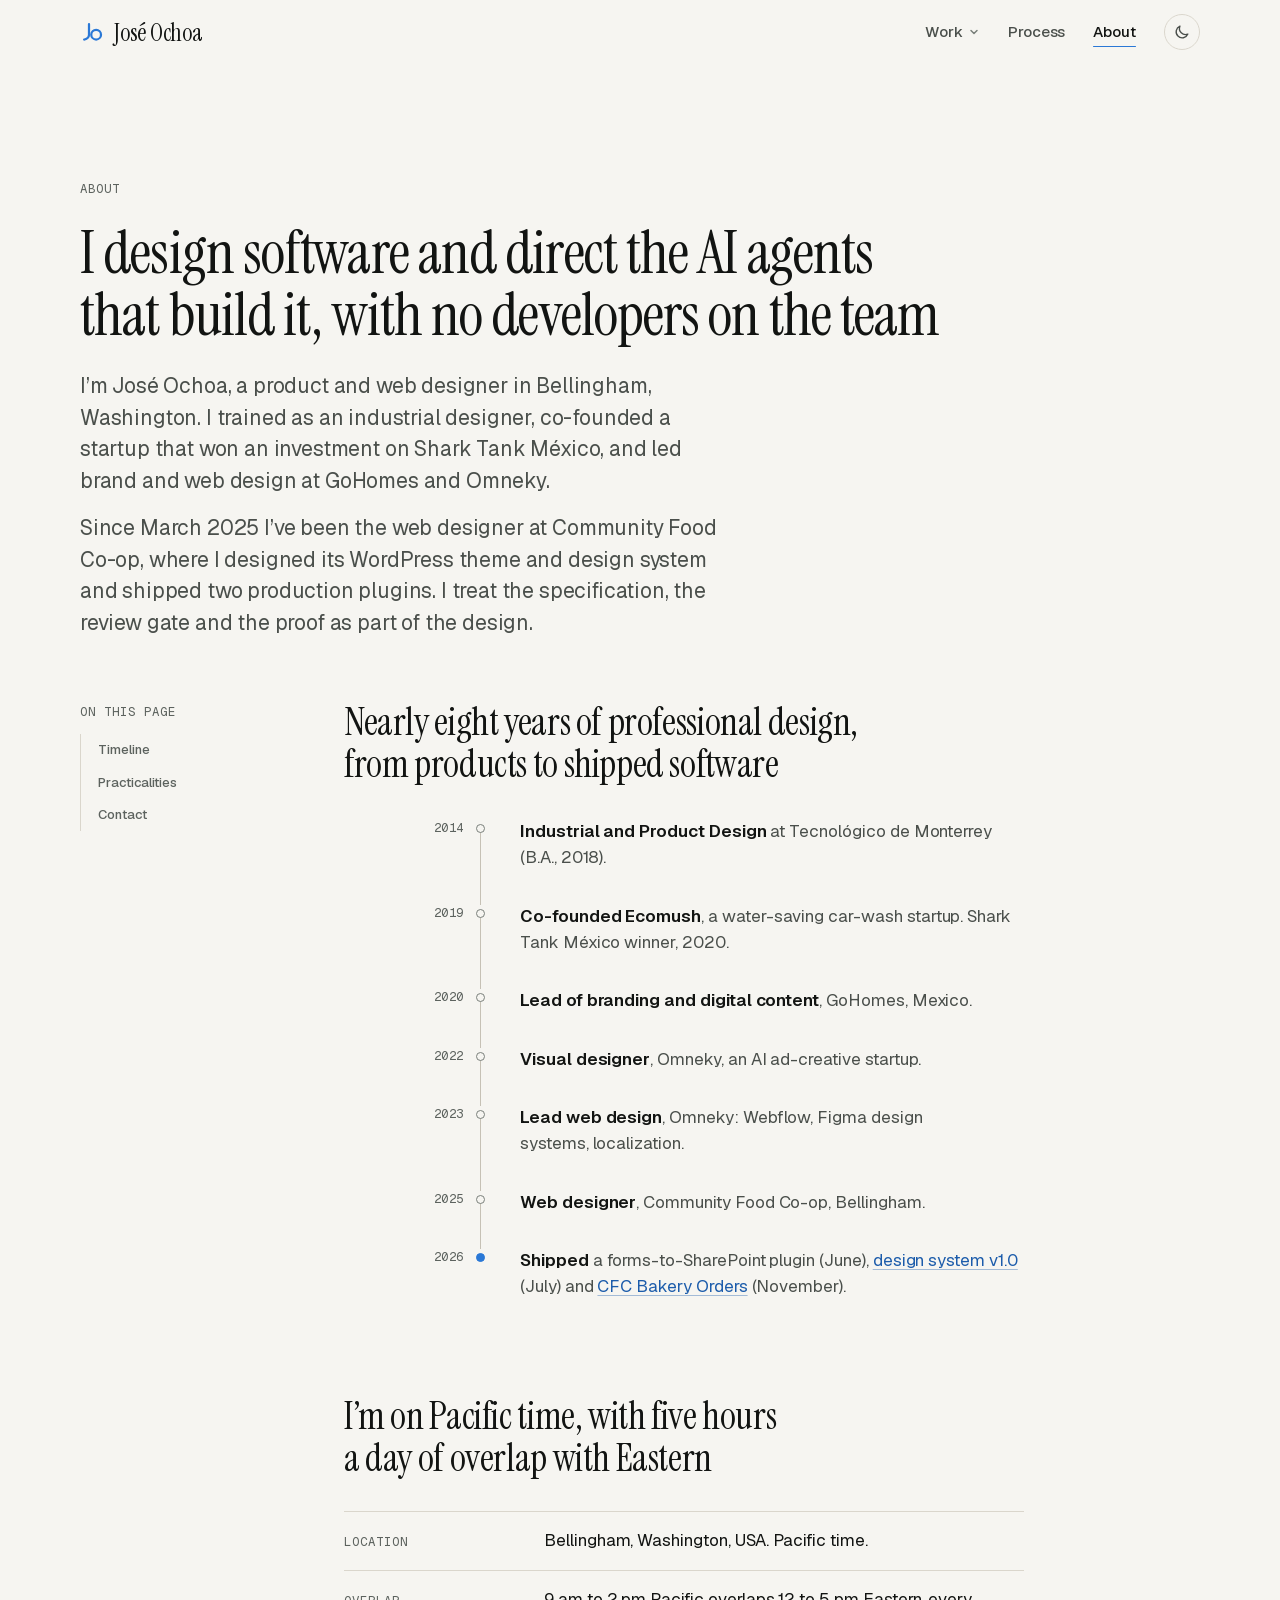
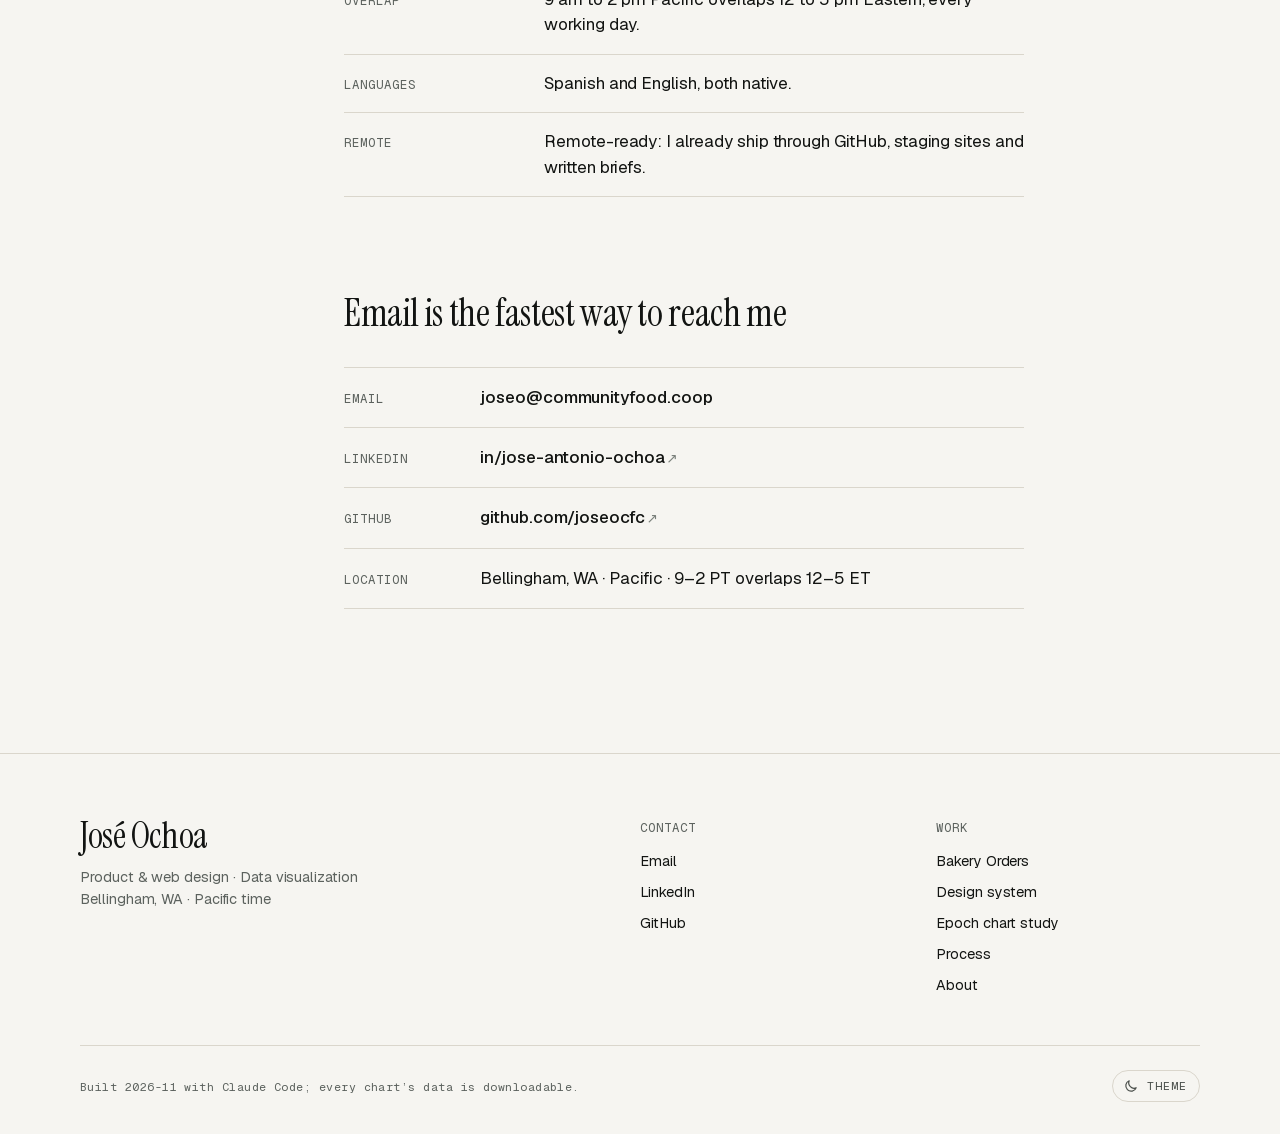
==== commit f7ca29ef: "sweep: nav, footer and case-nav name the Epoch study neutrally (F6) "Epoch explorer study" becomes "" ====
--- a/about/index.html
+++ b/about/index.html
@@ -69,8 +69,8 @@
               <span class="site-nav__menu-desc">One system in both directions: code and Figma in parity</span>
             </a></li>
             <li><a class="site-nav__menu-link" href="/work/epoch-explorer/">
-              <span class="site-nav__menu-title">Epoch explorer study</span>
-              <span class="site-nav__menu-desc">Notable AI models, redrawn for a phone</span>
+              <span class="site-nav__menu-title">Epoch chart study</span>
+              <span class="site-nav__menu-desc">Redrawing a dense scatter plot for a phone</span>
             </a></li>
           </ul>
         </li>
@@ -173,7 +173,7 @@
       <ul>
         <li><a href="/work/bakery-orders/">Bakery Orders</a></li>
         <li><a href="/work/design-system/">Design system</a></li>
-        <li><a href="/work/epoch-explorer/">Epoch explorer study</a></li>
+        <li><a href="/work/epoch-explorer/">Epoch chart study</a></li>
         <li><a href="/process/">Process</a></li>
         <li><a href="/about/">About</a></li>
       </ul>
--- a/assets/css/tokens.css
+++ b/assets/css/tokens.css
@@ -1,11 +1,11 @@
 /* ==========================================================================
-   tokens.css — José Ochoa portfolio · design tokens (lane A1 "shell")
+   tokens.css — José Ochoa portfolio · design tokens
    The single source for colour, type, space, layout, radius and motion.
    Every other stylesheet and every chart reads these; nothing hardcodes a value.
 
    Theme model
    - :root carries the light values.
-   - Dark is declared under BOTH scopes (SPEC §3):
+   - Dark is declared under BOTH scopes:
        1. @media (prefers-color-scheme: dark) { :root:not([data-theme="light"]) }  → OS preference
        2. :root[data-theme="dark"]                                                → explicit toggle
    - The inline boot script in <head> sets data-theme before first paint, so (2) wins
@@ -58,7 +58,7 @@
 .theme-light {
   color-scheme: light;
 
-  /* ---- Surfaces & ink (SPEC §3) ---------------------------------------- */
+  /* ---- Surfaces & ink ------------------------------------------------ */
   --paper:        #F6F5F1;
   --paper-2:      #EDEBE4;   /* cards, alternate sections */
   --paper-3:      #E4E1D8;   /* hover, inset */
@@ -113,7 +113,7 @@
   --seq-650: #104281;
   --seq-700: #0d366b;
 
-  /* ---- Chart chrome (recessive; charts lane reads these) -------------- */
+  /* ---- Chart chrome (recessive; the chart renderers read these) -------------- */
   --grid:         #E3E0D7;   /* hairline gridlines */
   --axis:         #C6C1B5;   /* baseline / axis rule */
   --tip-bg:       #121412;
@@ -287,7 +287,7 @@
   --overlay:      rgba(0, 0, 0, .55);
 }
 
-/* C1 QA: alias tokens resolve on the element that declares them, so a .theme-dark subtree on a light page
+/* alias tokens resolve on the element that declares them, so a .theme-dark subtree on a light page
    inherited the light --good/--warn/--bad etc. Re-declare the aliases inside the dark scope. */
 .theme-dark {
   --callout-good: var(--good);
@@ -296,7 +296,7 @@
   --focus-ring:   2px solid var(--accent);
 }
 
-/* The sequential ramp keeps the same steps in dark (SPEC §3); dark charts should
+/* The sequential ramp keeps the same steps in dark; dark charts should
    start from the lighter end (--seq-100…--seq-400) against --paper. */
 
 /* ---- Reduced motion: collapse every duration to zero ------------------ */
--- a/assets/css/base.css
+++ b/assets/css/base.css
@@ -1,5 +1,5 @@
 /* ==========================================================================
-   base.css — reset, page, typography, layout primitives (lane A1 "shell")
+   base.css — reset, page, typography, layout primitives
    Reads tokens.css only. Components live in components.css.
    ========================================================================== */
 
--- a/assets/css/components.css
+++ b/assets/css/components.css
@@ -1,10 +1,10 @@
 /* ==========================================================================
-   components.css — every component in SPEC §5 (lane A1 "shell")
+   components.css — every shared component
    Order: skip · header/nav · theme toggle · footer · eyebrow · buttons · hero ·
    stats · media · quote · callout · timeline · steps · tags · cards · diagram ·
    artefact · findings · keep/change/drop · meta grid · facts · toc + case layout ·
    tables · details · case-nav · reveal.
-   Charts (.figure, .chart, .chart-tip) are styled by charts.css (lane A2).
+   Charts (.figure, .chart, .chart-tip) are styled by charts.css.
    ========================================================================== */
 
 /* ---- Skip link -------------------------------------------------------- */
@@ -126,7 +126,7 @@
   transform: translateY(-4px);
   transition: opacity var(--dur-fast) var(--ease-out), transform var(--dur-fast) var(--ease-out), visibility 0s linear var(--dur-fast);
 }
-/* C1 QA: from 768 to ~1216px the left-anchored 340px menu ran 8–18px past the viewport (horizontal scroll on
+/* from 768 to ~1216px the left-anchored 340px menu ran 8–18px past the viewport (horizontal scroll on
    every page, even while closed). Anchor it to the trigger's right edge until the header is wide enough. */
 @media (min-width: 768px) and (max-width: 1279.98px) {
   .site-nav__menu { left: auto; right: -8px; }
@@ -812,7 +812,7 @@
 .work-card {
   position: relative;
   display: grid;
-  align-content: start; /* C1 QA: when a grid stretches cards to equal height, keep titles aligned instead of padding the gap */
+  align-content: start; /* when a grid stretches cards to equal height, keep titles aligned instead of padding the gap */
   gap: var(--space-5);
   min-width: 0;
   isolation: isolate;
@@ -1133,7 +1133,7 @@
 }
 .toc__link:hover { color: var(--ink); border-color: var(--line-strong); }
 .toc__link[aria-current="true"], .toc__link.is-current { background: var(--ink); border-color: var(--ink); color: var(--paper); }
-/* C1 QA: was `color: inherit; opacity: .6`, which put --ink-meta at 2.4:1 on paper. Muted via the AA-safe token instead. */
+/* was `color: inherit; opacity: .6`, which put --ink-meta at 2.4:1 on paper. Muted via the AA-safe token instead. */
 .toc__num { margin-right: .5em; font-family: var(--font-mono); font-size: .7rem; color: var(--ink-meta); }
 .toc__link:is([aria-current="true"], .is-current) .toc__num { color: inherit; opacity: .75; }
 
@@ -1286,7 +1286,7 @@
 @media (min-width: 768px) { .case-nav { grid-template-columns: repeat(2, minmax(0, 1fr)); } }
 .case-nav__link {
   display: grid;
-  align-content: start; /* C1 QA: stretched to its neighbour's height, the rows spread and the title floated */
+  align-content: start; /* stretched to its neighbour's height, the rows spread and the title floated */
   gap: var(--space-2);
   padding: var(--space-5);
   border: 1px solid var(--line);
--- a/assets/css/charts.css
+++ b/assets/css/charts.css
@@ -1,5 +1,5 @@
 /* ==========================================================================
-   charts.css — figure anatomy, chart chrome, tooltip, table view (lane A2)
+   charts.css — figure anatomy, chart chrome, tooltip, table view
    Reads tokens.css only; no raw colour values. Marks get their colours from the
    renderers (which read the same tokens at render time); text gets them here.
    ========================================================================== */
@@ -169,7 +169,7 @@
   font-variant-numeric: tabular-nums;
   fill: var(--ink-meta);
 }
-.chart-svg .c-plate { fill: var(--chart-surface); stroke: none; } /* C1 QA: label plate, see kit.js yGridInline */
+.chart-svg .c-plate { fill: var(--chart-surface); stroke: none; } /* label plate, see kit.js yGridInline */
 .chart-svg .c-halo {
   paint-order: stroke fill;
   stroke: var(--chart-surface);
--- a/assets/css/pages/about.css
+++ b/assets/css/pages/about.css
@@ -1,6 +1,6 @@
 /* Page styles: /about/ — moved from inline <style> blocks (F4). Linked after charts.css so the cascade order matches the old inline position. */
 
-/* About · lane B4 · page-scoped. The page's sections sit inside .prose (A1's case layout), so these rules
+/* About · page-scoped. The page's sections sit inside .prose (the shared case layout), so these rules
    undo .prose's list indents for the timeline, findings and contact components and set section rhythm. */
 .about-bio { max-width: 40rem; margin-top: var(--space-5); }
 .about-bio > * + * { margin-top: var(--space-4); }
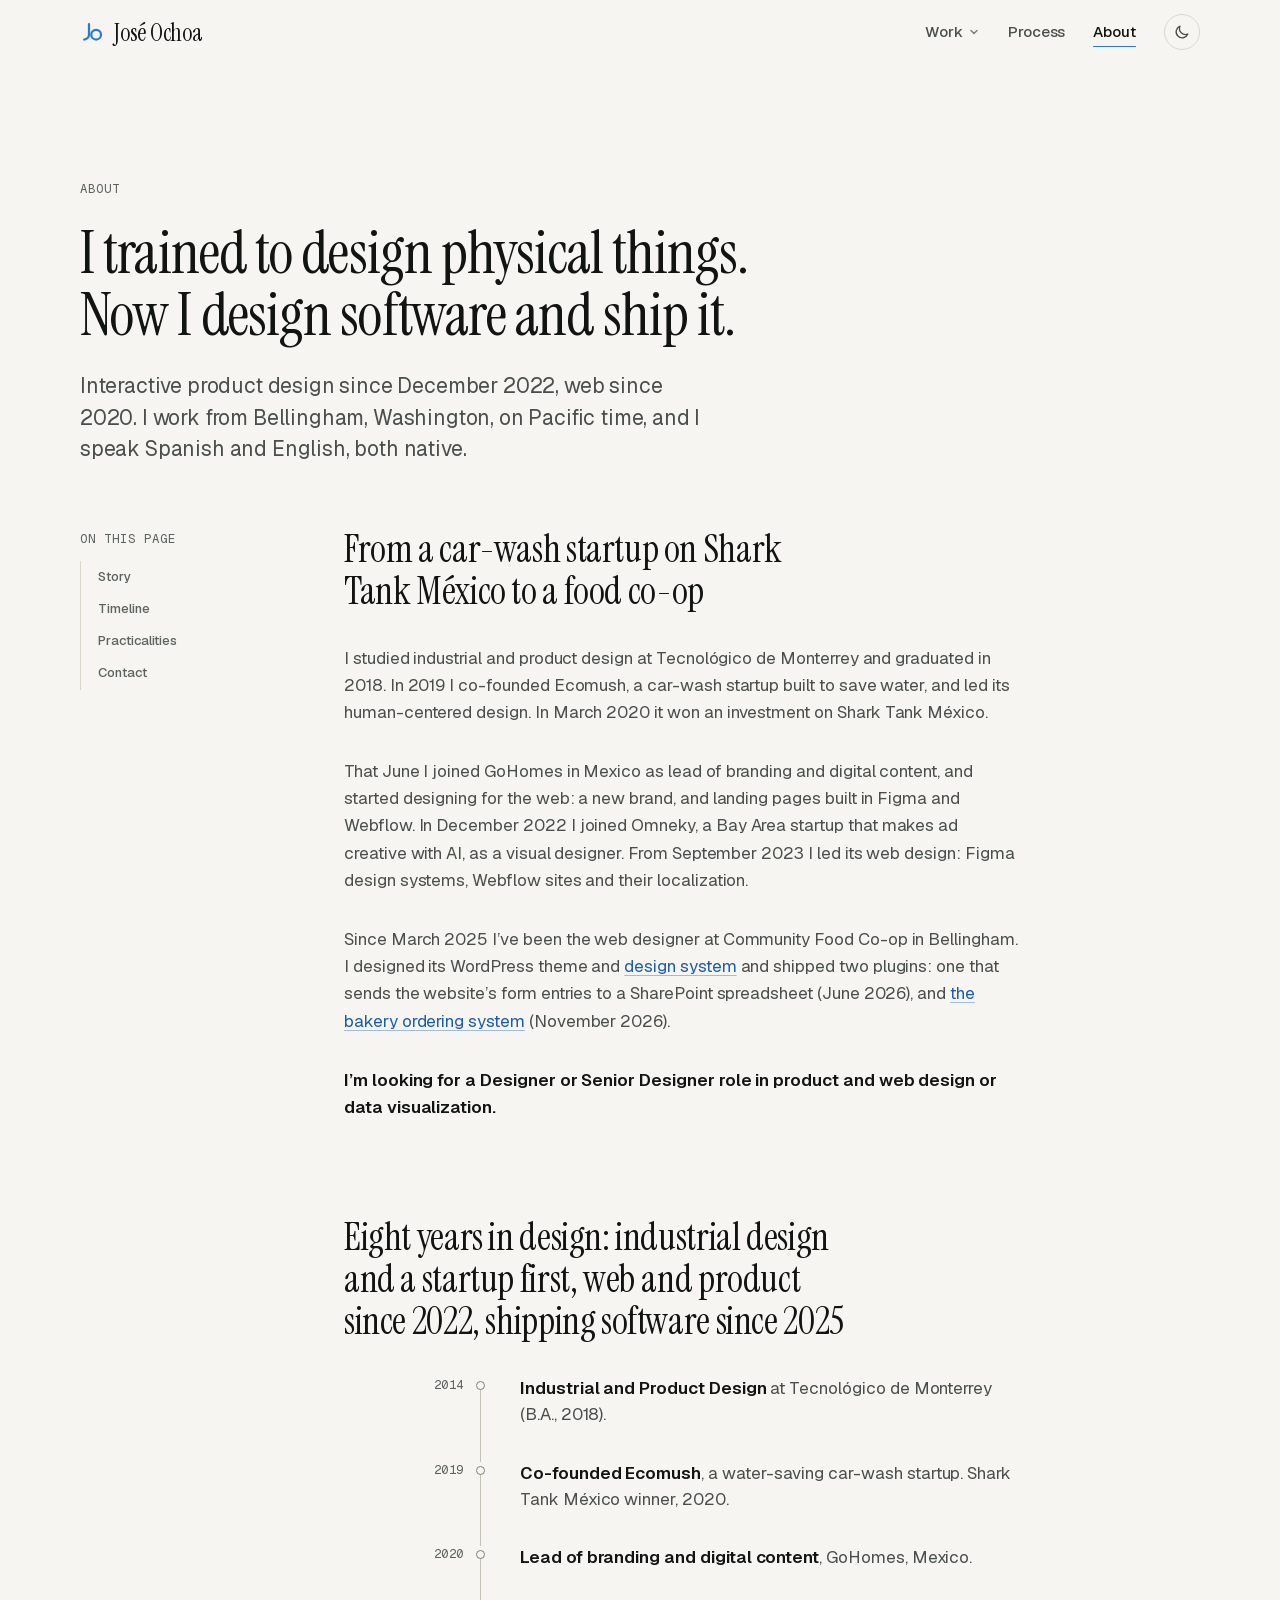
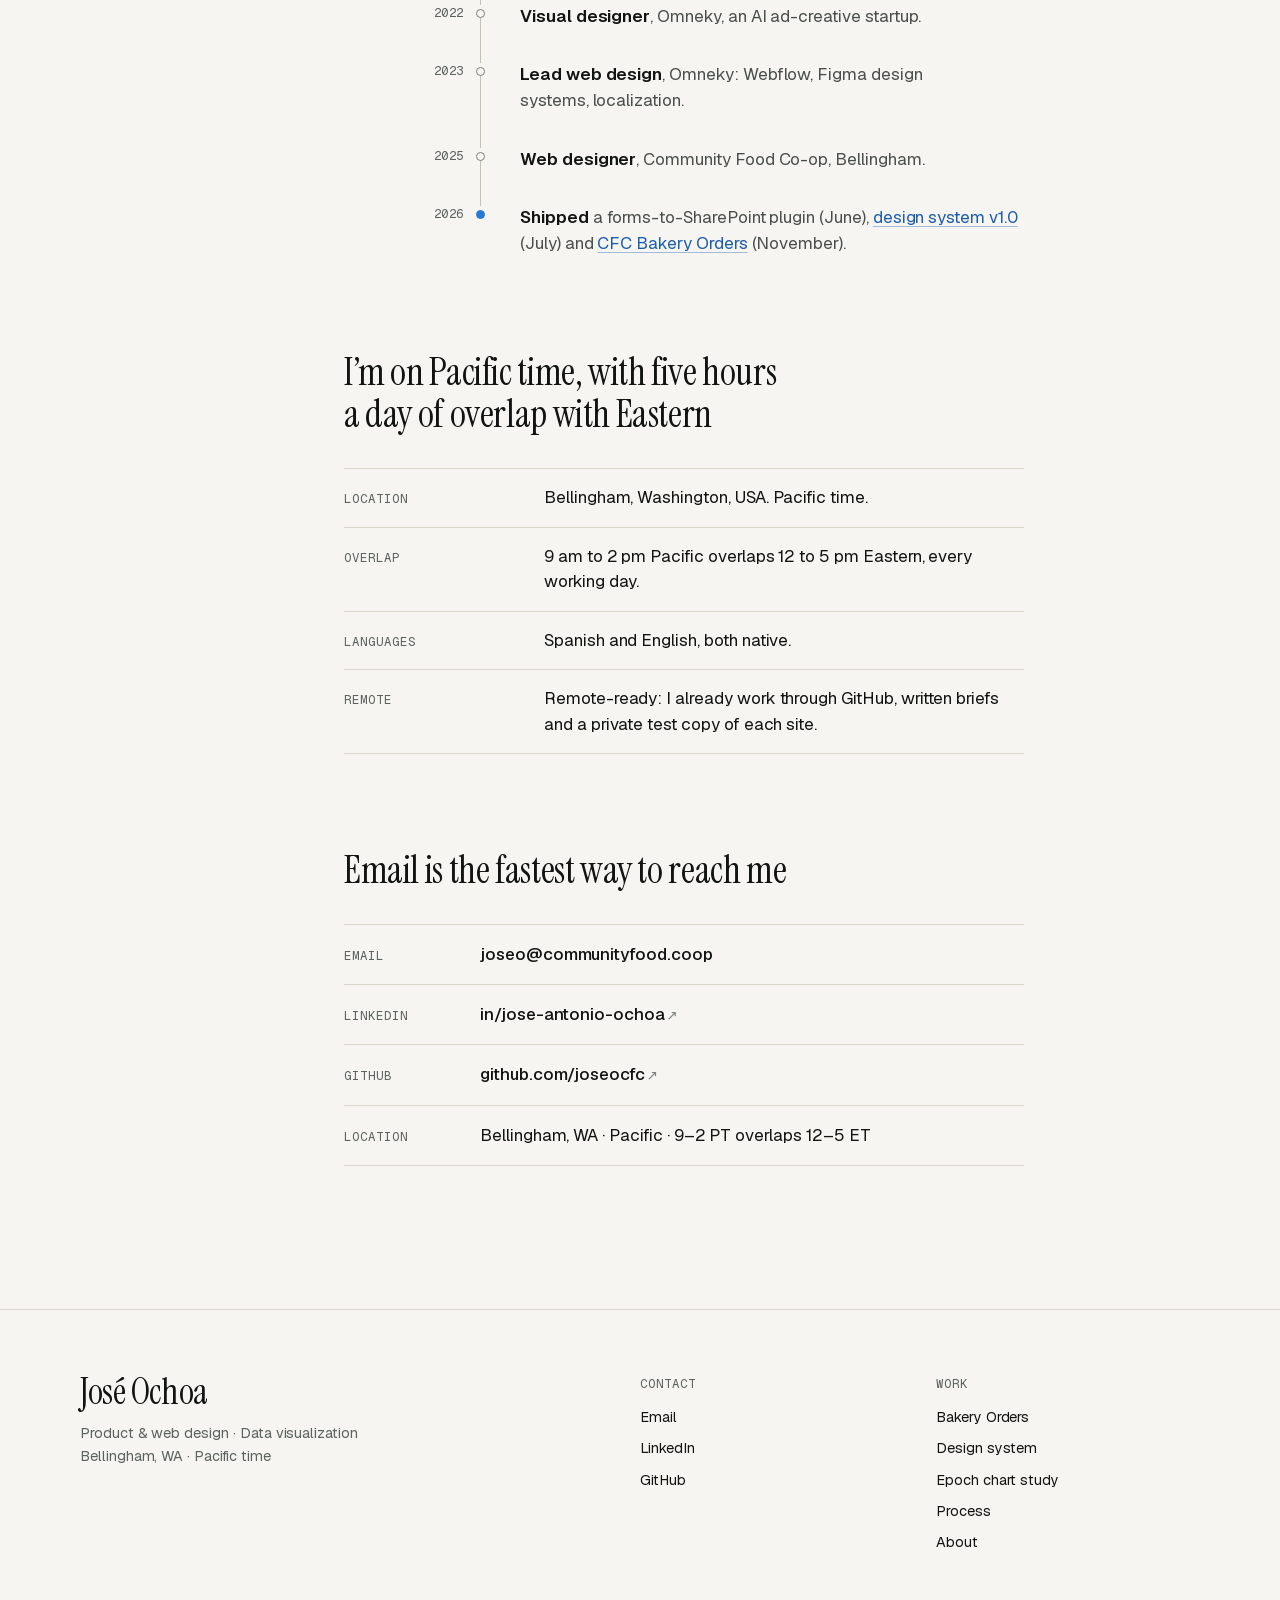
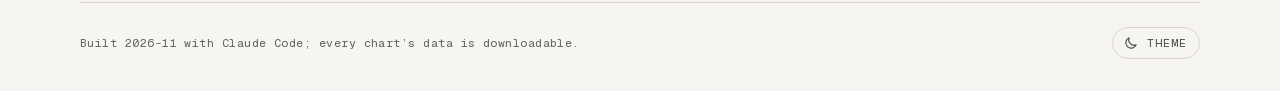
==== commit cee8c174: "Review round 2, wave 2b: About page rewrite, explorer listener cleanup, Epoch page jargon and dates " ====
--- a/about/index.html
+++ b/about/index.html
@@ -4,7 +4,7 @@
 <meta charset="utf-8">
 <meta name="viewport" content="width=device-width,initial-scale=1">
 <title>About — José Ochoa</title>
-<meta name="description" content="I design software and direct the AI agents that build it, with no developers on the team. Product and web designer in Bellingham, WA.">
+<meta name="description" content="José Ochoa, product and web designer in Bellingham, WA: interactive product design since December 2022, web since 2020. Pacific time; Spanish and English, both native.">
 <meta name="author" content="José Ochoa">
 <link rel="canonical" href="https://joseocfc.github.io/about/">
 <meta property="og:type" content="website">
@@ -16,12 +16,13 @@
 <meta property="og:image:type" content="image/jpeg">
 <meta property="og:image:width" content="1200">
 <meta property="og:image:height" content="630">
-<meta property="og:image:alt" content="Screenshot of the top of the page: José Ochoa, product and web designer">
+<meta property="og:image:alt" content="Top of the About page: the headline “I design software and direct the AI agents that build it, with no developers on the team” and the opening of José’s bio.">
+<!-- ORCH: og/about.jpg and both image:alt lines still show the round-1 H1; recapture the image after round 2, then update the alt. -->
 <meta name="twitter:card" content="summary_large_image">
 <meta name="twitter:title" content="José Ochoa, product and web designer">
 <meta name="twitter:description" content="Industrial designer turned product and web designer. Pacific time, five hours of daily overlap with Eastern, Spanish and English.">
 <meta name="twitter:image" content="https://joseocfc.github.io/assets/img/og/about.jpg">
-<meta name="twitter:image:alt" content="Screenshot of the top of the page: José Ochoa, product and web designer">
+<meta name="twitter:image:alt" content="Top of the About page: the headline “I design software and direct the AI agents that build it, with no developers on the team” and the opening of José’s bio.">
 <meta name="theme-color" content="#F6F5F1" media="(prefers-color-scheme: light)">
 <meta name="theme-color" content="#121412" media="(prefers-color-scheme: dark)">
 <link rel="icon" href="/assets/img/favicon.svg" type="image/svg+xml">
@@ -33,7 +34,6 @@
 <link rel="stylesheet" href="/assets/css/tokens.css">
 <link rel="stylesheet" href="/assets/css/base.css">
 <link rel="stylesheet" href="/assets/css/components.css">
-<link rel="stylesheet" href="/assets/css/charts.css">
 <link rel="stylesheet" href="/assets/css/pages/about.css">
 </head>
 <body>
@@ -92,19 +92,19 @@
 
 <section class="hero container about-hero" aria-labelledby="about-title">
   <p class="eyebrow hero__eyebrow">About</p>
-  <h1 class="hero__title hero__title--h1" id="about-title">I design software and direct the AI agents that build it, with no developers on the team</h1>
+  <!-- JOSÉ: F29 own-voice rewrite -->
+  <h1 class="hero__title hero__title--h1" id="about-title">I trained to design physical things. Now I design software and ship it.</h1>
   <div class="about-bio">
-    <p class="lead">I’m José Ochoa, a product and web designer in Bellingham, Washington. I trained as an industrial designer, co-founded a startup that won an investment on Shark Tank México, and led brand and web design at GoHomes and Omneky.</p>
-    <p class="lead">Since March 2025 I’ve been the web designer at Community Food <span class="nowrap">Co-op</span>, where I designed its WordPress theme and design system and shipped two production plugins. I treat the specification, the review gate and the proof as part of the design.</p>
-  </div>
-  <!-- src: research/jose-profile.md Roles, Awards ("Shark Tank México — Winner (investee), Mar 2020"); research/design-system-case.md §1;
-       research/other-projects.md GitHub table (gf-excel-sync live 2026-06-09; cfc-bakery-orders live 2026-11-01) -->
+    <p class="lead">Interactive product design since December 2022, web since 2020. I work from Bellingham, Washington, on Pacific time, and I speak Spanish and English, both native.</p>
+  </div>
+  <!-- src: content/about.md (F29 opening line from lanes/reviews/r2/INTEGRATED-REVIEW.md); dates research/jose-profile.md Roles; languages Identity -->
 </section>
 
 <div class="container case-layout about-layout">
   <nav class="toc" aria-label="On this page">
     <p class="toc__title">On this page</p>
     <ol class="toc__list">
+      <li><a class="toc__link" href="#story">Story</a></li>
       <li><a class="toc__link" href="#timeline">Timeline</a></li>
       <li><a class="toc__link" href="#practical">Practicalities</a></li>
       <li><a class="toc__link" href="#contact">Contact</a></li>
@@ -112,8 +112,22 @@
   </nav>
 
   <div class="prose">
+    <section class="about-section" id="story" aria-labelledby="story-title">
+      <h2 id="story-title">From a car-wash startup on Shark Tank México to a food <span class="nowrap">co-op</span></h2>
+      <!-- JOSÉ: F29 own-voice rewrite -->
+      <p>I studied industrial and product design at Tecnológico de Monterrey and graduated in 2018. In 2019 I co-founded Ecomush, a car-wash startup built to save water, and led its human-centered design. In March 2020 it won an investment on Shark Tank México.</p>
+      <p>That June I joined GoHomes in Mexico as lead of branding and digital content, and started designing for the web: a new brand, and landing pages built in Figma and Webflow. In December 2022 I joined Omneky, a Bay Area startup that makes ad creative with AI, as a visual designer. From September 2023 I led its web design: Figma design systems, Webflow sites and their localization.</p>
+      <!-- JOSÉ: F29 own-voice rewrite -->
+      <p>Since March 2025 I’ve been the web designer at Community Food <span class="nowrap">Co-op</span> in Bellingham. I designed its WordPress theme and <a href="/work/design-system/">design system</a> and shipped two plugins: one that sends the website’s form entries to a SharePoint spreadsheet (June 2026), and <a href="/work/bakery-orders/">the bakery ordering system</a> (November 2026).</p>
+      <!-- JOSÉ: F29 why a food co-op (no source says why; do not invent one) -->
+      <p class="about-role">I’m looking for a Designer or Senior Designer role in product and web design or data visualization. <!-- JOSÉ: F38 CV link --></p>
+      <!-- src: research/jose-profile.md Education, Roles (Ecomush Jan 2019–Jun 2020, GoHomes Jun 2020–Dec 2022, Omneky Dec 2022–Mar 2025,
+           Community Food Co-op Mar 2025–), Awards (Shark Tank México, Mar 2020), "Not on LinkedIn" (gf-excel-sync live 2026-06-09; bakery 2026-11-01);
+           role line content/about.md (/for-epoch/ copy: Designer / Senior Designer, product and web design or data visualization) -->
+    </section>
+
     <section class="about-section" id="timeline" aria-labelledby="timeline-title">
-      <h2 id="timeline-title">Nearly eight years of professional design, from products to shipped software</h2>
+      <h2 id="timeline-title">Eight years in design: industrial design and a startup first, web and product since 2022, shipping software since 2025</h2>
       <ol class="timeline">
         <li class="timeline__item"><time class="timeline__date" datetime="2014">2014</time><div class="timeline__body"><p class="timeline__text"><strong>Industrial and Product Design</strong> at Tecnológico de Monterrey (B.A., 2018).</p></div></li>
         <li class="timeline__item"><time class="timeline__date" datetime="2019">2019</time><div class="timeline__body"><p class="timeline__text"><strong>Co-founded Ecomush</strong>, a water-saving car-wash startup. Shark Tank México winner, 2020.</p></div></li>
@@ -123,9 +137,8 @@
         <li class="timeline__item"><time class="timeline__date" datetime="2025">2025</time><div class="timeline__body"><p class="timeline__text"><strong>Web designer</strong>, Community Food <span class="nowrap">Co-op</span>, Bellingham.</p></div></li>
         <li class="timeline__item is-current"><time class="timeline__date" datetime="2026">2026</time><div class="timeline__body"><p class="timeline__text"><strong>Shipped</strong> a forms-to-SharePoint plugin (June), <a href="/work/design-system/">design system v1.0</a> (July) and <a href="/work/bakery-orders/">CFC Bakery Orders</a> (November).</p></div></li>
       </ol>
-      <!-- src: research/jose-profile.md Roles table and Education; data/profile.json roles + about timeline. HEINEKEN Green Challenge semifinalist 2019 omitted for length. -->
-    </section>
-
+      
+    </section>
 
     <section class="about-section" id="practical" aria-labelledby="practical-title">
       <h2 id="practical-title">I’m on Pacific time, with five hours a day of overlap with Eastern</h2>
@@ -133,10 +146,9 @@
         <div><dt>Location</dt><dd>Bellingham, Washington, USA. Pacific time.</dd></div>
         <div><dt>Overlap</dt><dd>9 am to 2 pm Pacific overlaps 12 to 5 pm Eastern, every working day.</dd></div>
         <div><dt>Languages</dt><dd>Spanish and English, both native.</dd></div>
-        <div><dt>Remote</dt><dd>Remote-ready: I already ship through GitHub, staging sites and written briefs.</dd></div>
+        <div><dt>Remote</dt><dd>Remote-ready: I already work through GitHub, written briefs and a private test copy of each site.</dd></div>
       </dl>
-      <!-- src: research/jose-profile.md Identity; data/profile.json overlap.core_shared_window (09:00–14:00 PT = 12:00–17:00 ET, 5 h).
-           Not stated, because not in research: work authorization and travel availability. -->
+      
     </section>
 
     <section class="about-section" id="contact" aria-labelledby="contact-title">
@@ -147,7 +159,7 @@
         <li><span class="contact-list__label">GitHub</span><a href="https://github.com/joseocfc">github.com/joseocfc</a></li>
         <li><span class="contact-list__label">Location</span><span class="contact-list__value">Bellingham, WA · Pacific · <span class="nowrap">9–2 PT</span> overlaps <span class="nowrap">12–5 ET</span></span></li>
       </ul>
-      <!-- LinkedIn: public visibility is off (research/jose-profile.md flag 4). -->
+      
     </section>
   </div>
 </div>
@@ -189,10 +201,6 @@
   </div>
 </footer>
 
-<!-- PAGE SCRIPTS: pages with figures add these two lines (D3 first, then the chart core):
-<script src="https://cdnjs.cloudflare.com/ajax/libs/d3/7.9.0/d3.min.js" integrity="sha384-CjloA8y00+1SDAUkjs099PVfnY2KmDC2BZnws9kh8D/lX1s46w6EPhpXdqMfjK6i" crossorigin="anonymous" referrerpolicy="no-referrer" defer></script>
-<script type="module" src="/assets/js/charts/index.js"></script>
--->
 <script type="module" src="/assets/js/site.js"></script>
 </body>
 </html>
--- a/assets/css/tokens.css
+++ b/assets/css/tokens.css
@@ -64,7 +64,7 @@
   --paper-3:      #E4E1D8;   /* hover, inset */
   --ink:          #121412;
   --ink-2:        #4A4F4B;
-  --ink-3:        #7A807B;   /* muted: axis ticks, rules, icons, placeholders */
+  --ink-3:        #7A807B;   /* muted strokes: tick marks, rules, icons, placeholders, gray "Other" dots; axis text uses --ink-meta (5.7:1) */
   --ink-meta:     #5C625E;   /* AA-safe muted text for small meta: 5.7 / 5.2 / 4.8:1 on paper / paper-2 / paper-3 (F15) */
   --line:         #DAD6CC;
   --line-strong:  #C6C1B5;   /* baselines, emphasised dividers */
@@ -92,10 +92,10 @@
   --series-1: #2a78d6;  /* blue    */
   --series-2: #eb6834;  /* orange  */
   --series-3: #1baf7a;  /* aqua    */
-  --series-4: #eda100;  /* yellow  */
+  --series-4: #ecb400;  /* amber   (F30: was #eda100; lighter, to separate from orange under deuteranopia) */
   --series-5: #e87ba4;  /* magenta */
   --series-6: #008300;  /* green   */
-  --series-7: #6250d6;  /* violet  */
+  --series-7: #3e1f94;  /* violet  (F30: was #6250d6; deeper, to separate from blue under deuteranopia) */
   --series-8: #e34948;  /* red     */
 
   /* ---- Sequential blue ramp ------------------------------------------- */
@@ -190,7 +190,6 @@
   --dur-fast:    140ms;
   --dur-base:    220ms;
   --dur-reveal:  500ms;
-  --stagger:     60ms;
   --reveal-shift: 8px;
 
   /* ---- Layers ---------------------------------------------------------- */
@@ -228,10 +227,10 @@
     --series-1: #3987e5;
     --series-2: #d95926;
     --series-3: #199e70;
-    --series-4: #c98500;
+    --series-4: #f0bb10;   /* F30: was #c98500 */
     --series-5: #d55181;
     --series-6: #008300;
-    --series-7: #9085e9;
+    --series-7: #bcb0f5;   /* F30: was #9085e9 */
     --series-8: #e66767;
 
     --grid:         #232723;
@@ -272,10 +271,10 @@
   --series-1: #3987e5;
   --series-2: #d95926;
   --series-3: #199e70;
-  --series-4: #c98500;
+  --series-4: #f0bb10;   /* F30: was #c98500 */
   --series-5: #d55181;
   --series-6: #008300;
-  --series-7: #9085e9;
+  --series-7: #bcb0f5;   /* F30: was #9085e9 */
   --series-8: #e66767;
 
   --grid:         #232723;
@@ -305,7 +304,6 @@
     --dur-fast:   0ms;
     --dur-base:   0ms;
     --dur-reveal: 0ms;
-    --stagger:    0ms;
     --reveal-shift: 0px;
   }
 }
--- a/assets/css/components.css
+++ b/assets/css/components.css
@@ -367,6 +367,9 @@
 }
 .eyebrow--accent { color: var(--accent-ink); }
 .eyebrow__seg { white-space: nowrap; }
+/* F40 (round 2): separators drawn in CSS so a wrapped line never starts with "·". Segments stay whole (nowrap). */
+.eyebrow--dots { display: flex; flex-wrap: wrap; }
+.eyebrow--dots .eyebrow__seg:not(:last-child)::after { content: "·"; padding-inline: 0.5em; }
 .eyebrow--dot::before {
   content: "";
   display: inline-block;
@@ -1325,10 +1328,13 @@
   opacity: 0;
   transform: translateY(var(--reveal-shift));
   transition:
-    opacity var(--dur-reveal) var(--ease-out) calc(var(--reveal-i, 0) * var(--stagger)),
-    transform var(--dur-reveal) var(--ease-out) calc(var(--reveal-i, 0) * var(--stagger));
+    opacity var(--dur-reveal) var(--ease-out),
+    transform var(--dur-reveal) var(--ease-out);
 }
 .js .reveal.is-visible { opacity: 1; transform: none; }
 @media (prefers-reduced-motion: reduce) {
   .js .reveal { opacity: 1; transform: none; transition: none; }
 }
+
+/* F24 (round 2): a <picture> wrapper that lays out as its <img>; replaces style="display:contents". */
+.pic { display: contents; }
--- a/assets/css/pages/about.css
+++ b/assets/css/pages/about.css
@@ -1,4 +1,4 @@
-/* Page styles: /about/ — moved from inline <style> blocks (F4). Linked after charts.css so the cascade order matches the old inline position. */
+/* Page styles: /about/ — moved from inline <style> blocks (F4). Round 2 (F34): About no longer loads charts.css. */
 
 /* About · page-scoped. The page's sections sit inside .prose (the shared case layout), so these rules
    undo .prose's list indents for the timeline, findings and contact components and set section rhythm. */
@@ -15,6 +15,7 @@
 .about-layout .timeline__text { font-size: var(--fs-body); line-height: 1.55; }
 .about-layout .timeline__text strong { font-weight: var(--fw-semi); }
 .about-layout .timeline__item:last-child { padding-bottom: 0; }
+.about-layout .about-role { color: var(--ink); font-weight: var(--fw-semi); }   /* the role wanted (F38); .prose p would grey it */
 .about-bring .finding:last-child { border-bottom: 1px solid var(--line); }
 .about-bring .finding__title { color: var(--ink); }   /* .prose p would grey it */
 .about-bring .finding__text { color: var(--ink-2); }
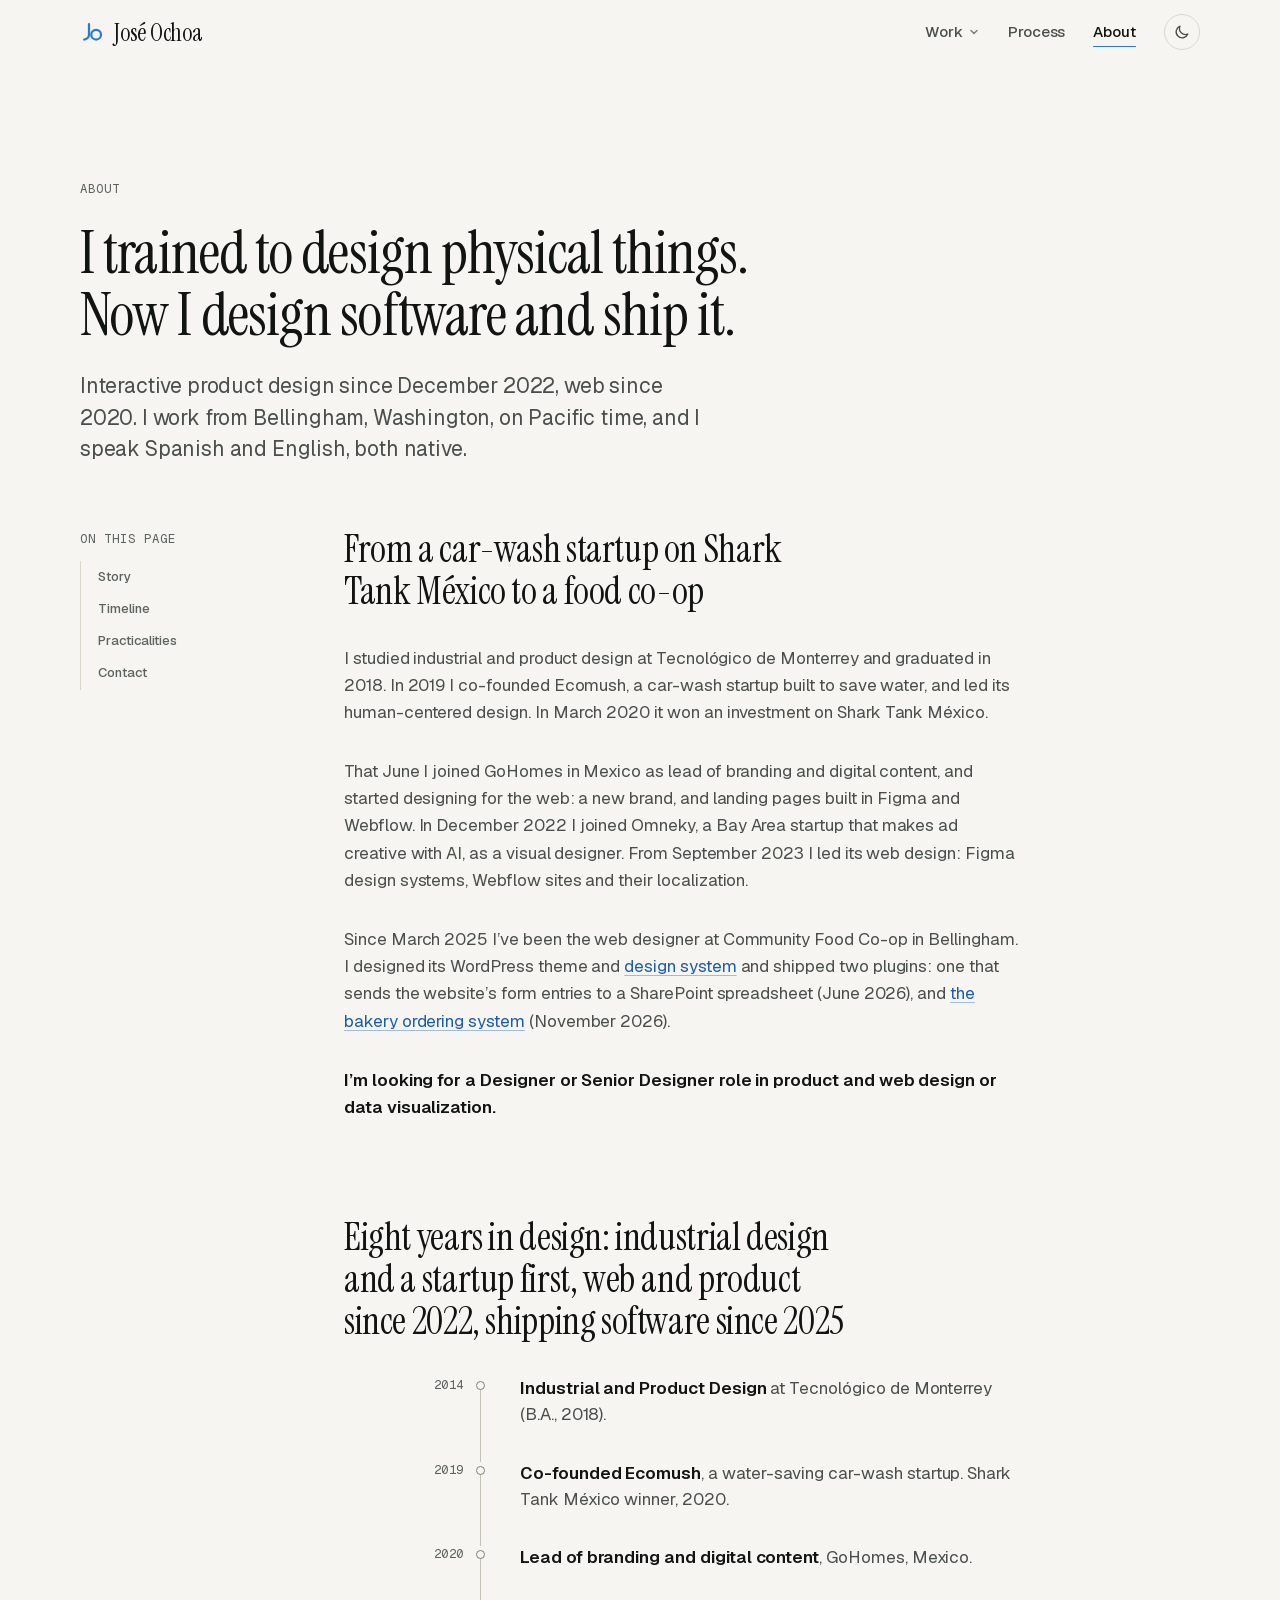
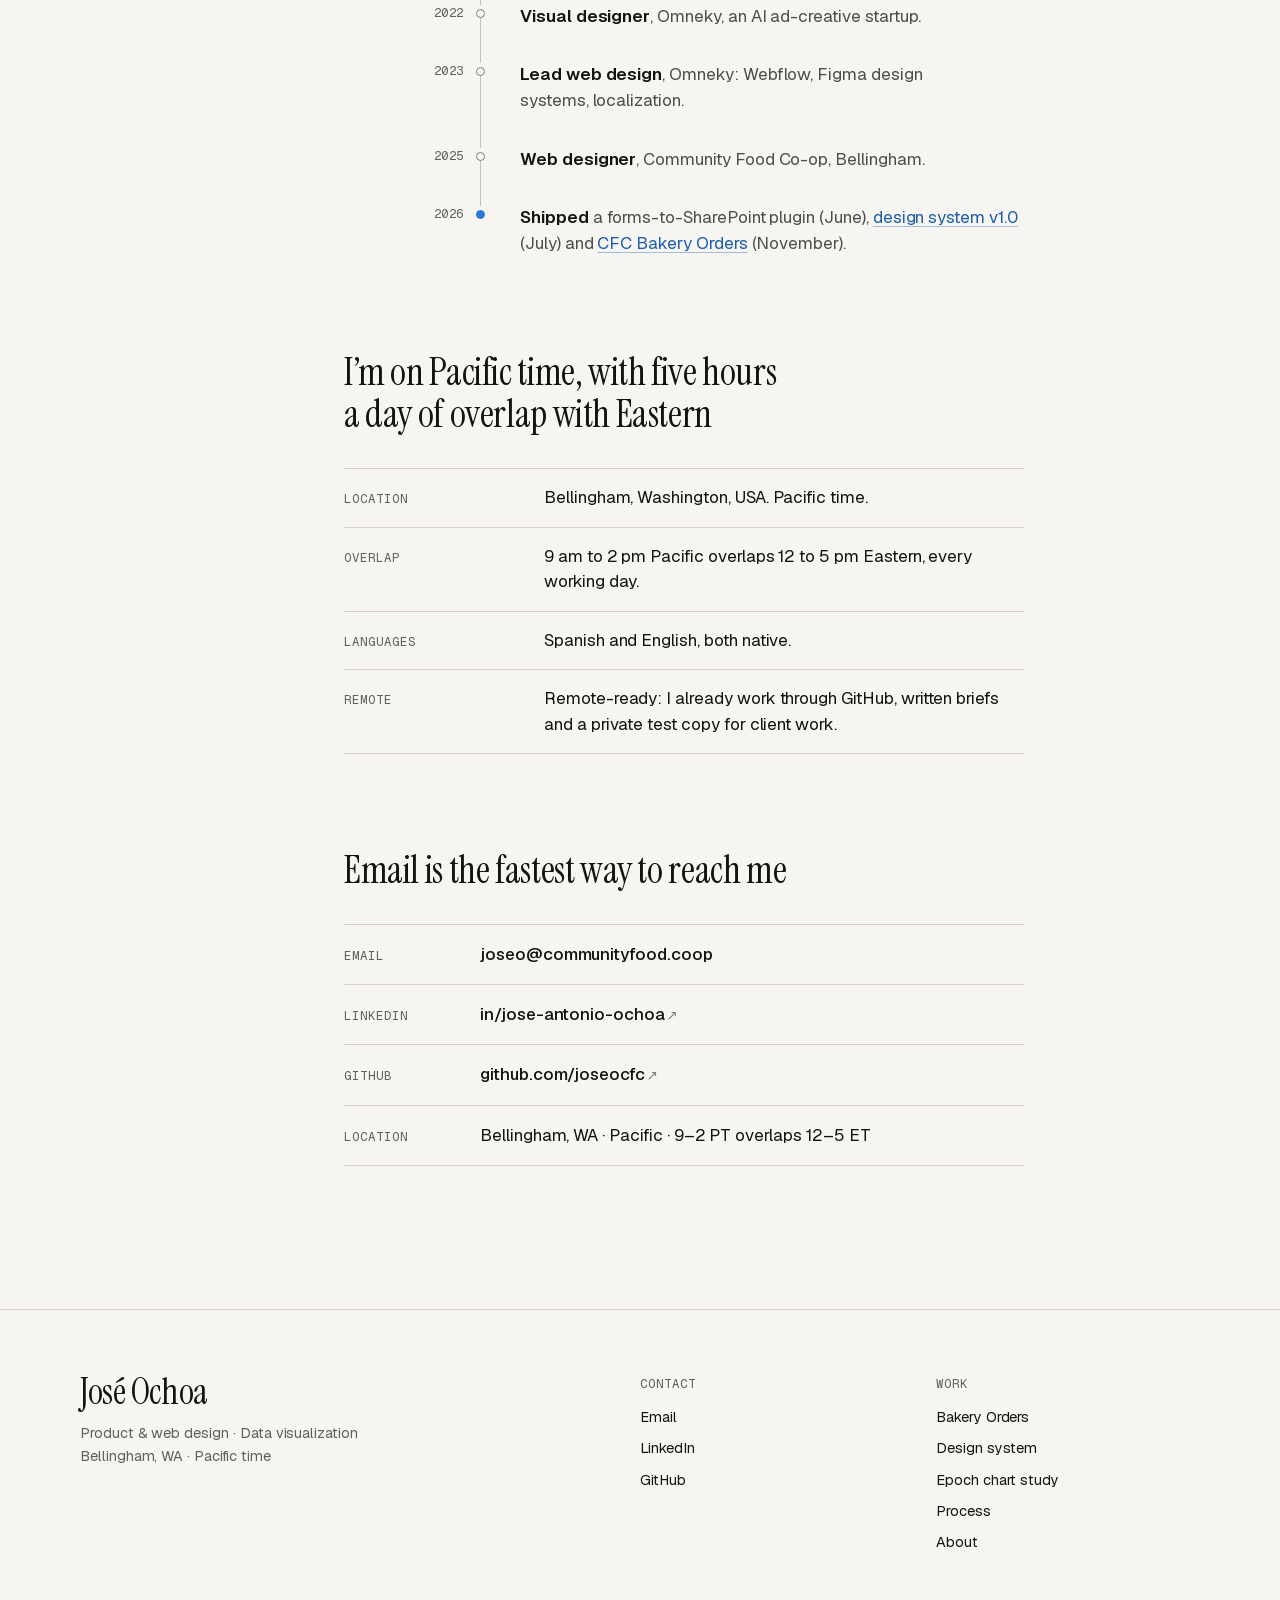
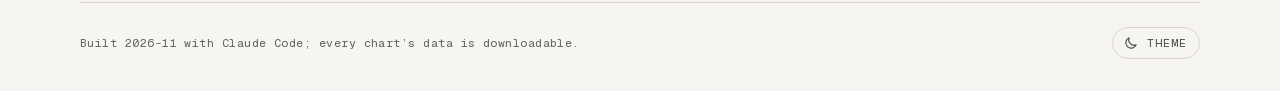
==== commit 0f3d0c29: "Review round 2, wave 2c: About page finished, date sweep on prompts and 404, F29 drafts for José - /" ====
--- a/about/index.html
+++ b/about/index.html
@@ -137,7 +137,6 @@
         <li class="timeline__item"><time class="timeline__date" datetime="2025">2025</time><div class="timeline__body"><p class="timeline__text"><strong>Web designer</strong>, Community Food <span class="nowrap">Co-op</span>, Bellingham.</p></div></li>
         <li class="timeline__item is-current"><time class="timeline__date" datetime="2026">2026</time><div class="timeline__body"><p class="timeline__text"><strong>Shipped</strong> a forms-to-SharePoint plugin (June), <a href="/work/design-system/">design system v1.0</a> (July) and <a href="/work/bakery-orders/">CFC Bakery Orders</a> (November).</p></div></li>
       </ol>
-      
     </section>
 
     <section class="about-section" id="practical" aria-labelledby="practical-title">
@@ -146,9 +145,8 @@
         <div><dt>Location</dt><dd>Bellingham, Washington, USA. Pacific time.</dd></div>
         <div><dt>Overlap</dt><dd>9 am to 2 pm Pacific overlaps 12 to 5 pm Eastern, every working day.</dd></div>
         <div><dt>Languages</dt><dd>Spanish and English, both native.</dd></div>
-        <div><dt>Remote</dt><dd>Remote-ready: I already work through GitHub, written briefs and a private test copy of each site.</dd></div>
+        <div><dt>Remote</dt><dd>Remote-ready: I already work through GitHub, written briefs and a private test copy for client work.</dd></div>
       </dl>
-      
     </section>
 
     <section class="about-section" id="contact" aria-labelledby="contact-title">
@@ -159,7 +157,6 @@
         <li><span class="contact-list__label">GitHub</span><a href="https://github.com/joseocfc">github.com/joseocfc</a></li>
         <li><span class="contact-list__label">Location</span><span class="contact-list__value">Bellingham, WA · Pacific · <span class="nowrap">9–2 PT</span> overlaps <span class="nowrap">12–5 ET</span></span></li>
       </ul>
-      
     </section>
   </div>
 </div>
--- a/assets/css/pages/about.css
+++ b/assets/css/pages/about.css
@@ -16,9 +16,6 @@
 .about-layout .timeline__text strong { font-weight: var(--fw-semi); }
 .about-layout .timeline__item:last-child { padding-bottom: 0; }
 .about-layout .about-role { color: var(--ink); font-weight: var(--fw-semi); }   /* the role wanted (F38); .prose p would grey it */
-.about-bring .finding:last-child { border-bottom: 1px solid var(--line); }
-.about-bring .finding__title { color: var(--ink); }   /* .prose p would grey it */
-.about-bring .finding__text { color: var(--ink-2); }
 
 /* The chip strip under 1024px is sticky below the header: keep jumped-to headings clear of it. */
 @media (max-width: 1023.98px) {
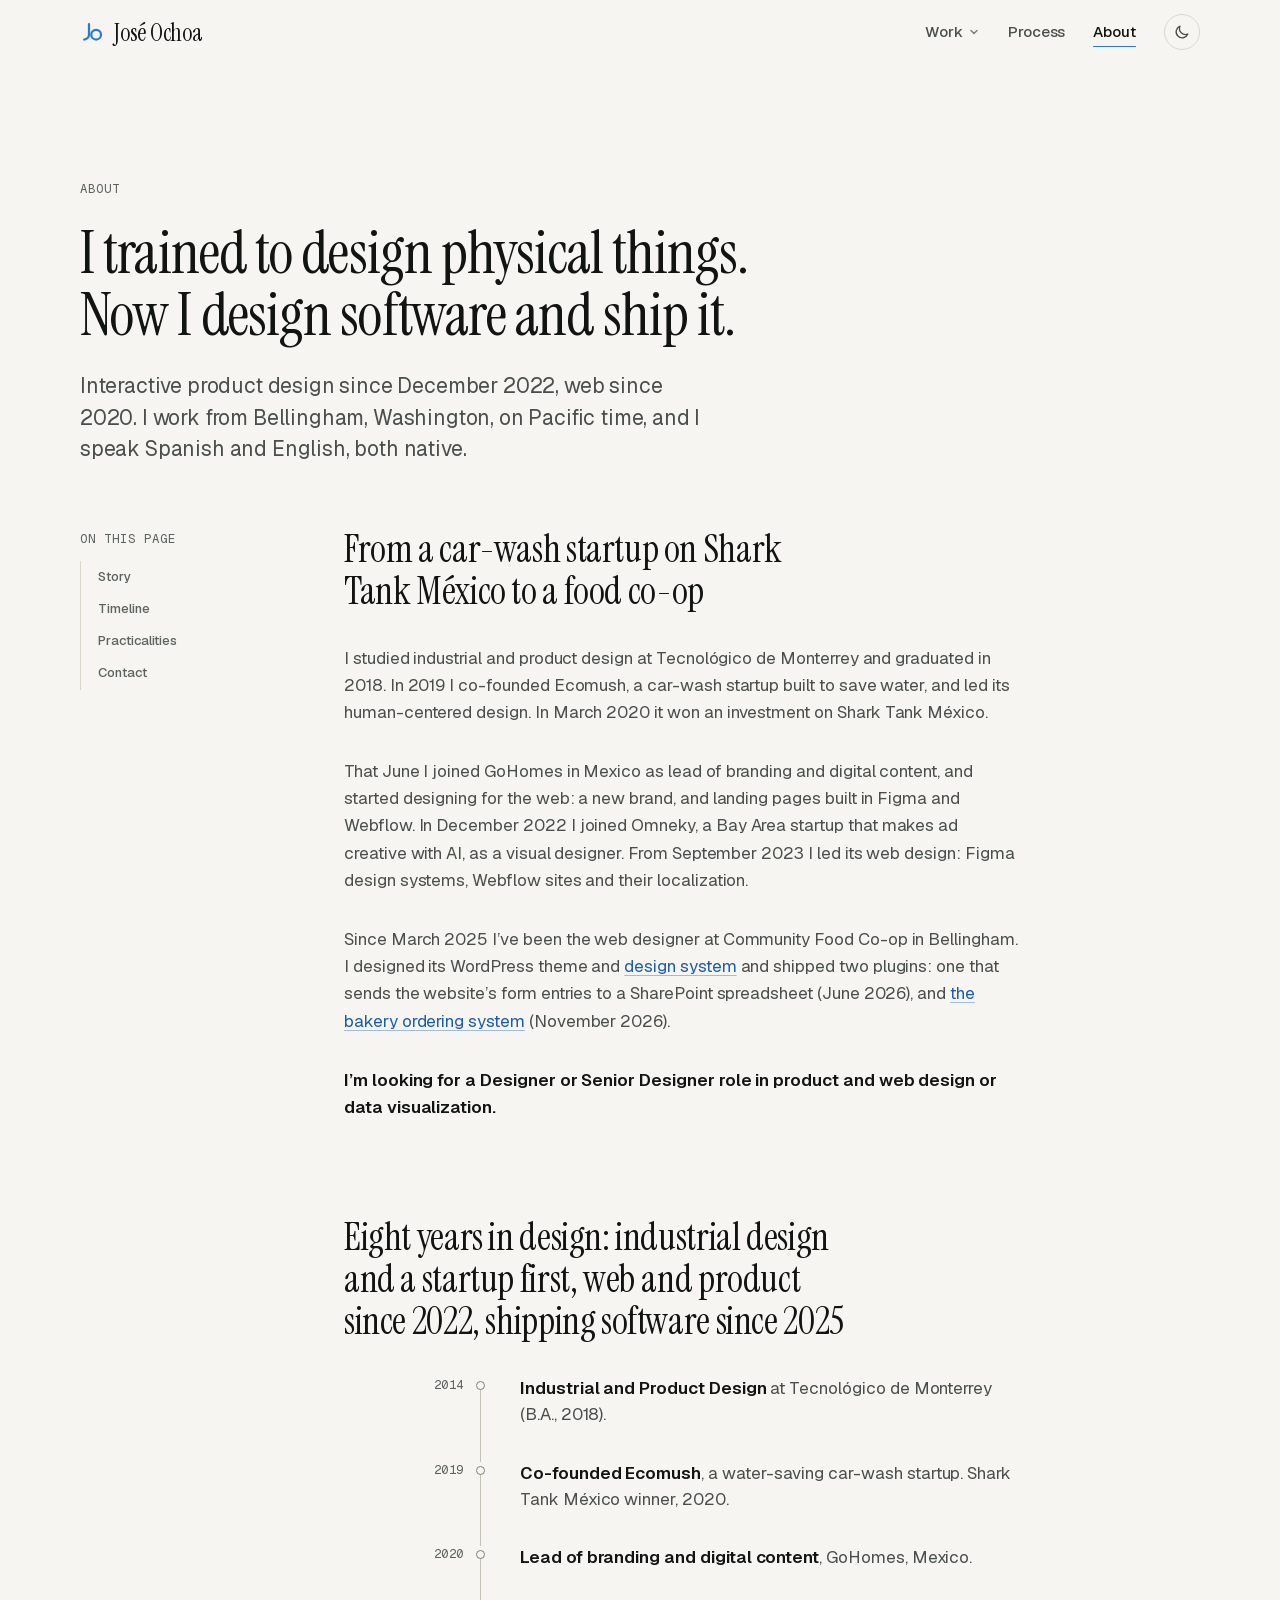
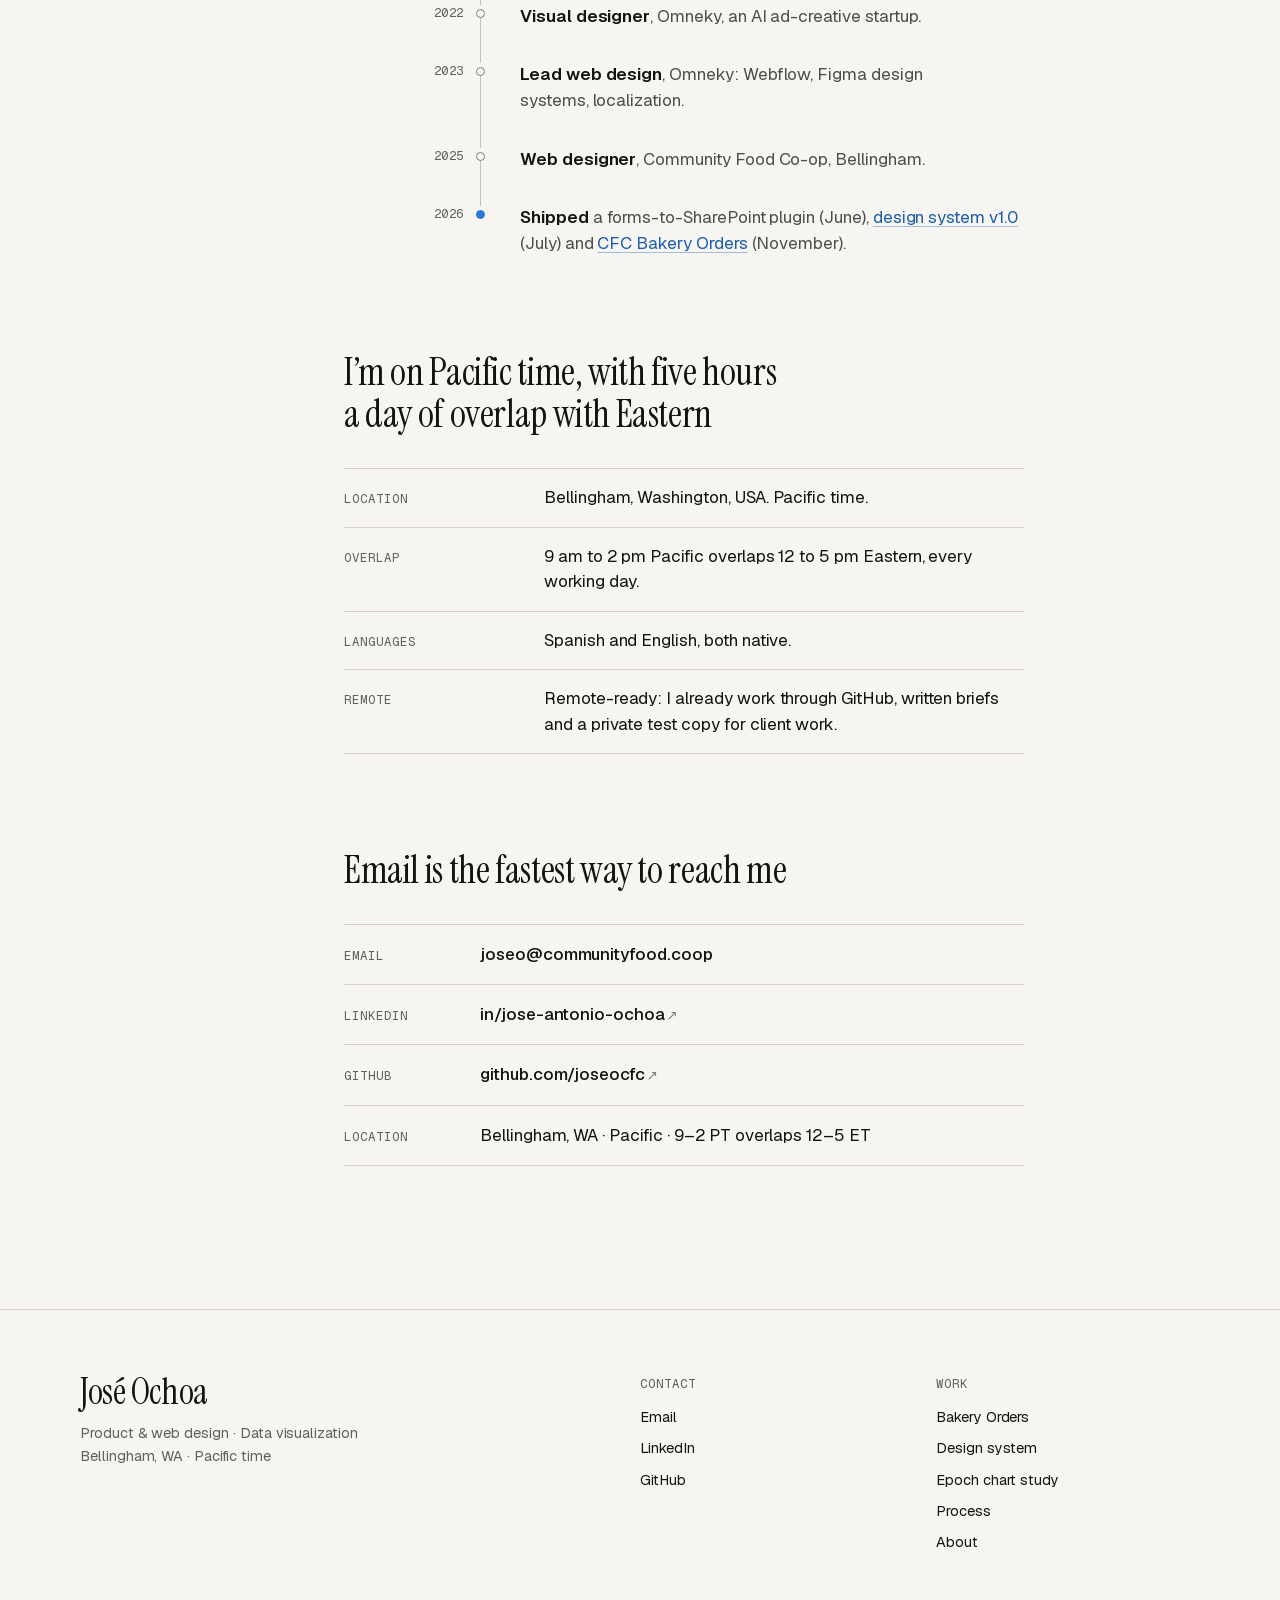
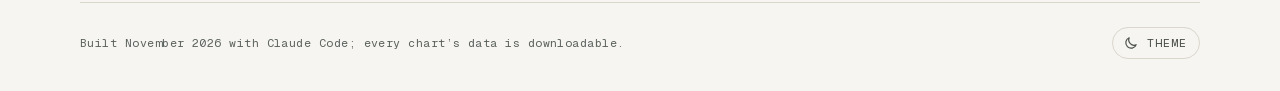
==== commit bb990ec1: "Review round 2, wave 3: zero inline styles, static data tables under every chart, og images recaptur" ====
--- a/about/index.html
+++ b/about/index.html
@@ -16,13 +16,12 @@
 <meta property="og:image:type" content="image/jpeg">
 <meta property="og:image:width" content="1200">
 <meta property="og:image:height" content="630">
-<meta property="og:image:alt" content="Top of the About page: the headline “I design software and direct the AI agents that build it, with no developers on the team” and the opening of José’s bio.">
-<!-- ORCH: og/about.jpg and both image:alt lines still show the round-1 H1; recapture the image after round 2, then update the alt. -->
+<meta property="og:image:alt" content="Top of the About page: the headline “I trained to design physical things. Now I design software and ship it.” and the opening lines of José’s bio.">
 <meta name="twitter:card" content="summary_large_image">
 <meta name="twitter:title" content="José Ochoa, product and web designer">
 <meta name="twitter:description" content="Industrial designer turned product and web designer. Pacific time, five hours of daily overlap with Eastern, Spanish and English.">
 <meta name="twitter:image" content="https://joseocfc.github.io/assets/img/og/about.jpg">
-<meta name="twitter:image:alt" content="Top of the About page: the headline “I design software and direct the AI agents that build it, with no developers on the team” and the opening of José’s bio.">
+<meta name="twitter:image:alt" content="Top of the About page: the headline “I trained to design physical things. Now I design software and ship it.” and the opening lines of José’s bio.">
 <meta name="theme-color" content="#F6F5F1" media="(prefers-color-scheme: light)">
 <meta name="theme-color" content="#121412" media="(prefers-color-scheme: dark)">
 <link rel="icon" href="/assets/img/favicon.svg" type="image/svg+xml">
@@ -97,7 +96,7 @@
   <div class="about-bio">
     <p class="lead">Interactive product design since December 2022, web since 2020. I work from Bellingham, Washington, on Pacific time, and I speak Spanish and English, both native.</p>
   </div>
-  <!-- src: content/about.md (F29 opening line from lanes/reviews/r2/INTEGRATED-REVIEW.md); dates research/jose-profile.md Roles; languages Identity -->
+  <!-- src: content/about.md (F29 opening line from lanes/reviews/r2/INTEGRATED-REVIEW.md); dates private profile notes, Roles; languages Identity -->
 </section>
 
 <div class="container case-layout about-layout">
@@ -121,7 +120,7 @@
       <p>Since March 2025 I’ve been the web designer at Community Food <span class="nowrap">Co-op</span> in Bellingham. I designed its WordPress theme and <a href="/work/design-system/">design system</a> and shipped two plugins: one that sends the website’s form entries to a SharePoint spreadsheet (June 2026), and <a href="/work/bakery-orders/">the bakery ordering system</a> (November 2026).</p>
       <!-- JOSÉ: F29 why a food co-op (no source says why; do not invent one) -->
       <p class="about-role">I’m looking for a Designer or Senior Designer role in product and web design or data visualization. <!-- JOSÉ: F38 CV link --></p>
-      <!-- src: research/jose-profile.md Education, Roles (Ecomush Jan 2019–Jun 2020, GoHomes Jun 2020–Dec 2022, Omneky Dec 2022–Mar 2025,
+      <!-- src: private profile notes, Education, Roles (Ecomush Jan 2019–Jun 2020, GoHomes Jun 2020–Dec 2022, Omneky Dec 2022–Mar 2025,
            Community Food Co-op Mar 2025–), Awards (Shark Tank México, Mar 2020), "Not on LinkedIn" (gf-excel-sync live 2026-06-09; bakery 2026-11-01);
            role line content/about.md (/for-epoch/ copy: Designer / Senior Designer, product and web design or data visualization) -->
     </section>
@@ -188,7 +187,7 @@
       </ul>
     </nav>
     <div class="site-footer__base">
-      <p class="site-footer__colophon">Built 2026-11 with Claude Code; every chart’s data is downloadable.</p>
+      <p class="site-footer__colophon">Built November 2026 with Claude Code; every chart’s data is downloadable.</p>
       <button class="theme-toggle theme-toggle--labelled" type="button" data-theme-toggle aria-label="Switch to dark theme">
         <svg class="theme-toggle__icon theme-toggle__icon--moon" viewBox="0 0 20 20" width="16" height="16" aria-hidden="true" focusable="false"><path d="M16.5 12.3A6.75 6.75 0 0 1 7.7 3.5a6.75 6.75 0 1 0 8.8 8.8Z" fill="none" stroke="currentColor" stroke-width="1.5" stroke-linejoin="round"/></svg>
         <svg class="theme-toggle__icon theme-toggle__icon--sun" viewBox="0 0 20 20" width="16" height="16" aria-hidden="true" focusable="false"><circle cx="10" cy="10" r="3.5" fill="none" stroke="currentColor" stroke-width="1.5"/><path d="M10 1.75v1.5M10 16.75v1.5M1.75 10h1.5M16.75 10h1.5M4.17 4.17l1.06 1.06M14.77 14.77l1.06 1.06M4.17 15.83l1.06-1.06M14.77 5.23l1.06-1.06" stroke="currentColor" stroke-width="1.5" stroke-linecap="round"/></svg>
--- a/assets/css/components.css
+++ b/assets/css/components.css
@@ -382,6 +382,8 @@
 }
 .eyebrow--rule { display: flex; align-items: center; gap: var(--space-4); }
 .eyebrow--rule::after { content: ""; flex: 1; height: 1px; background: var(--line); }
+.eyebrow--rule.eyebrow--dots { column-gap: 0; }
+.eyebrow--rule.eyebrow--dots::after { margin-left: var(--space-4); }
 
 /* ==========================================================================
    Buttons
@@ -835,6 +837,10 @@
   transition: transform 600ms var(--ease-out);
 }
 .work-card__media--plate { padding: clamp(var(--space-4), 3vw, var(--space-6)); padding-bottom: 0; }
+/* Media with a visible caption (F33: the caption left the alt text). The image shrinks to make room inside the fixed aspect ratio. */
+.work-card__media--captioned { display: flex; flex-direction: column; margin: 0; }
+.work-card__media--captioned img { flex: 1 1 auto; min-height: 0; height: auto; }
+.work-card__caption { padding: var(--space-2) 0 var(--space-3); font-family: var(--font-mono); font-size: var(--fs-micro); line-height: 1.4; color: var(--ink-meta); }
 .work-card__media--plate img {
   object-position: left top;
   border: 1px solid var(--line);
@@ -1276,6 +1282,9 @@
 .disclosure > :not(summary) { margin: 0; }
 .disclosure > pre { border: 0; border-radius: 0 0 var(--r-media) var(--r-media); }
 .disclosure__body { padding: var(--space-4); }
+/* Static chart data table (F33): ships in the markup for readers without JS; the chart runtime hides it once its Table toggle works. */
+.figure-data { margin-top: var(--space-4); }
+.figure-data > .chart-table { margin: 0; border-top: 0; padding: 0 var(--space-4) var(--space-2); }
 
 /* ==========================================================================
    Case nav (prev / next)
